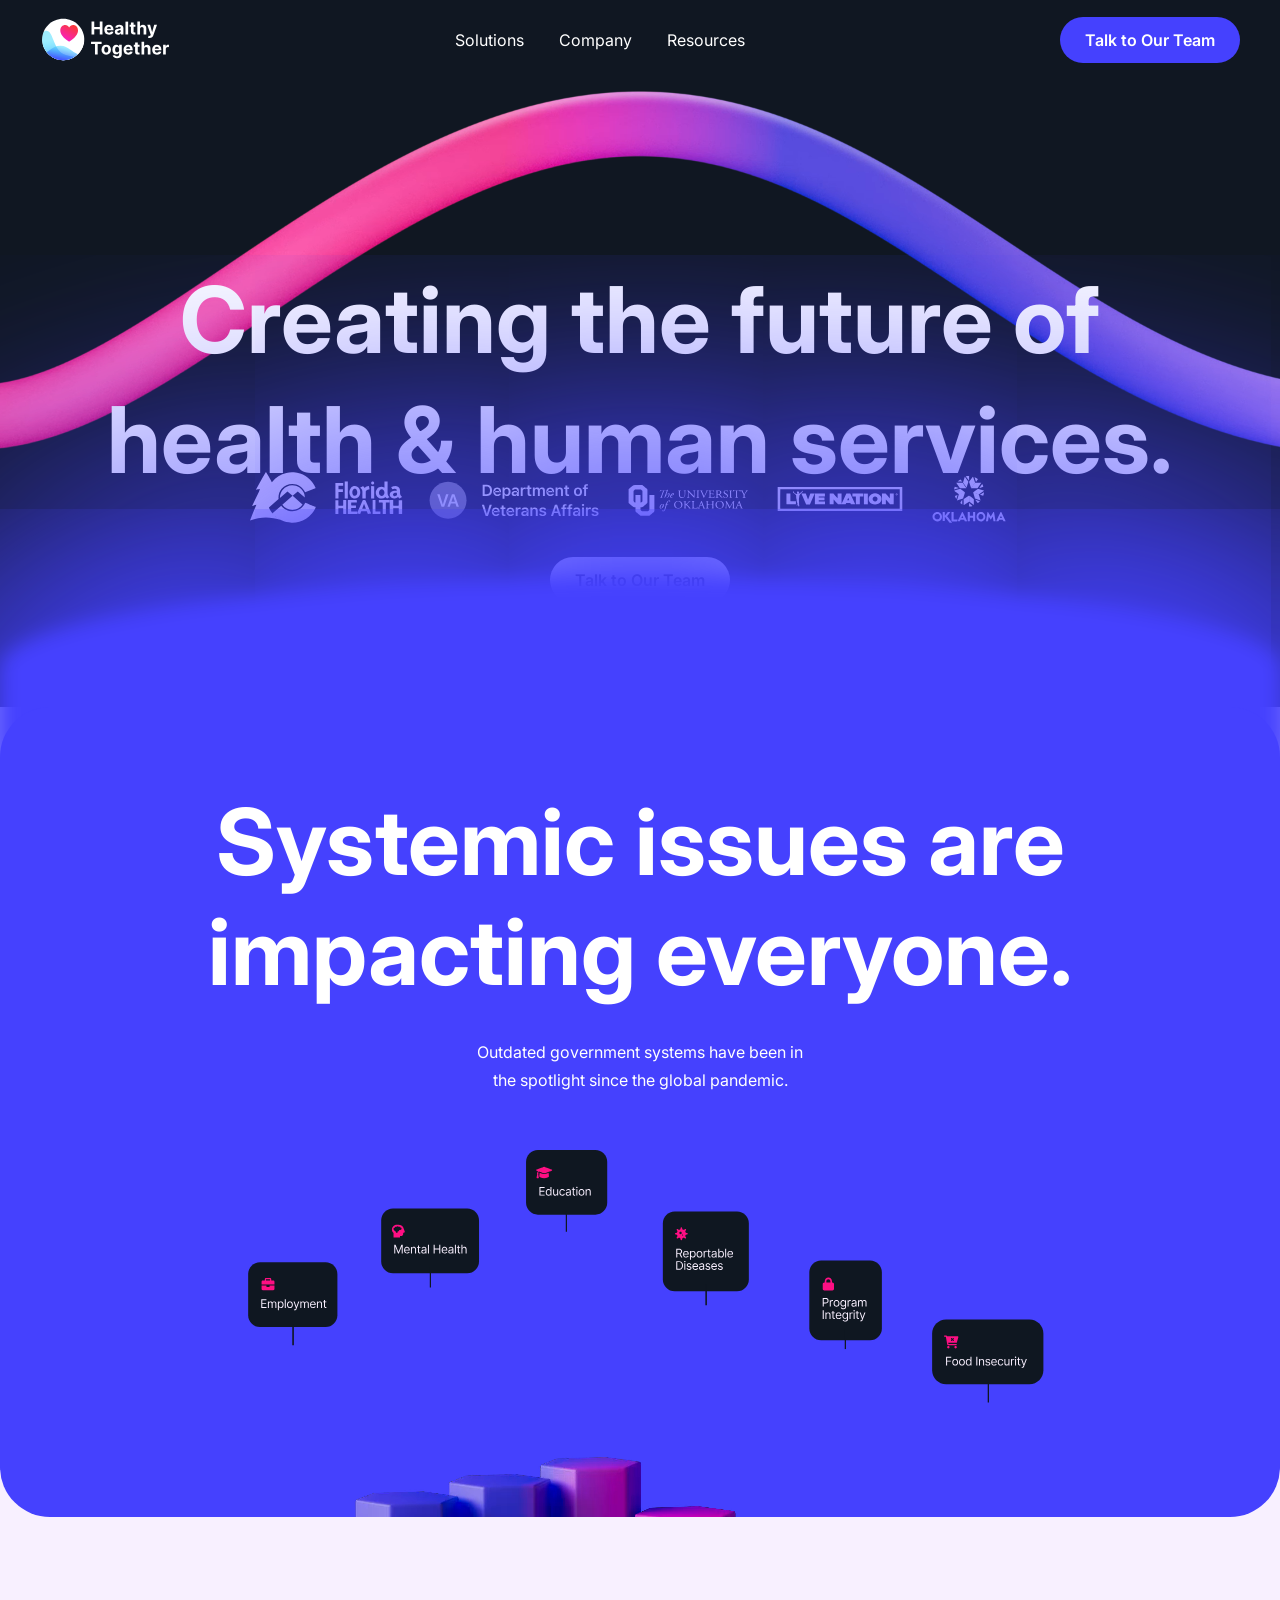
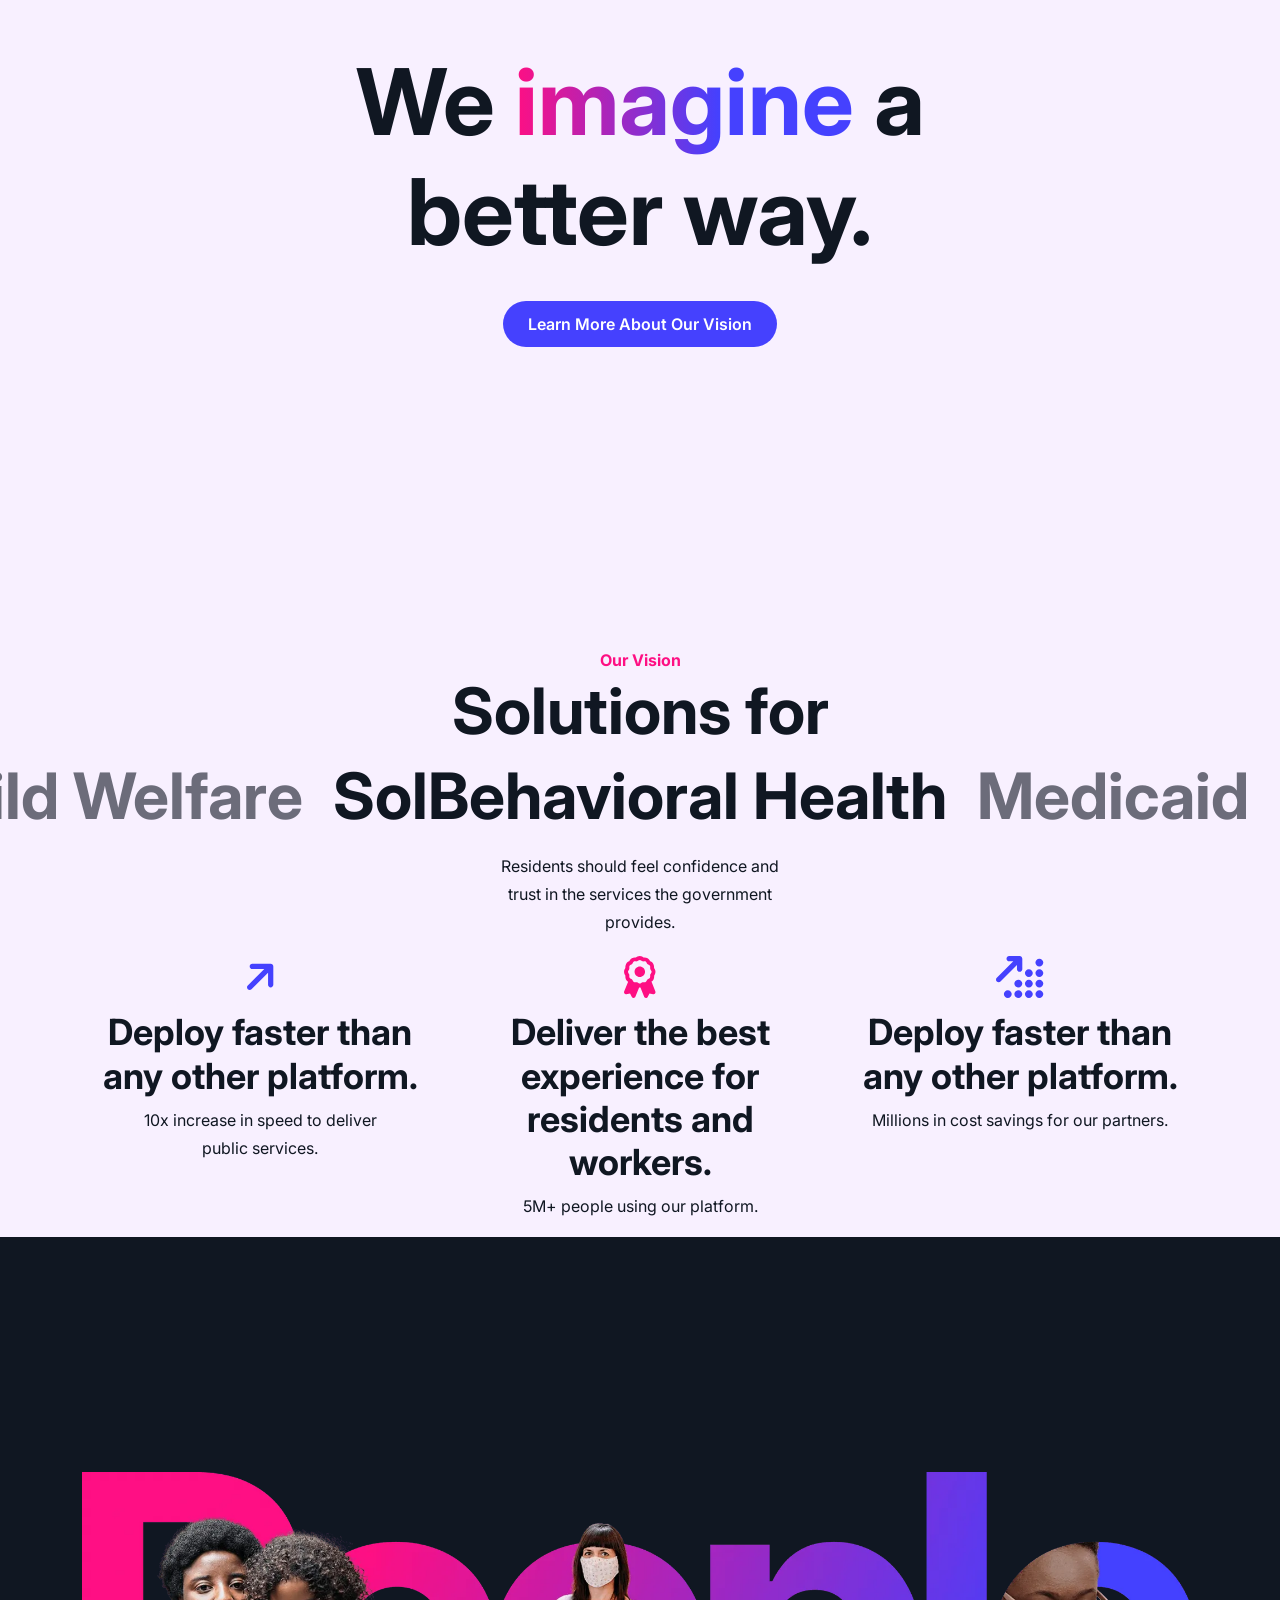
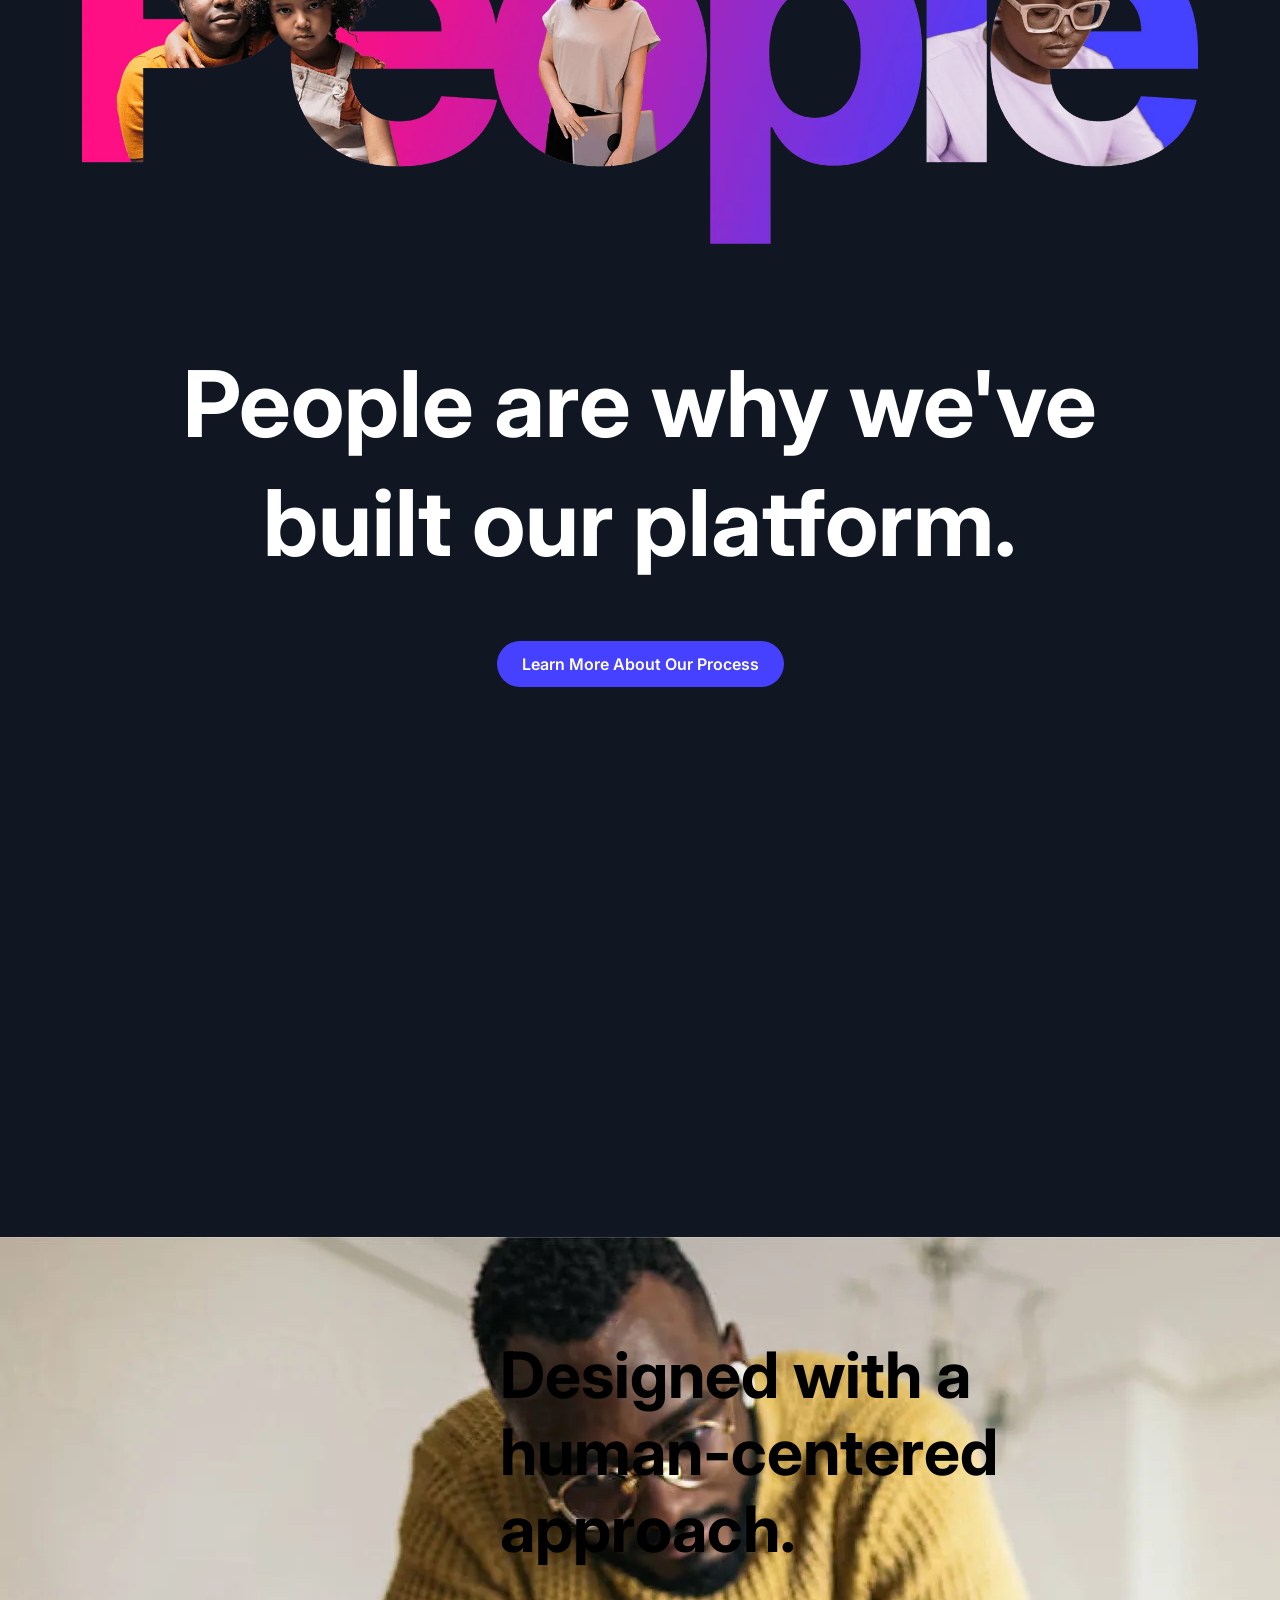
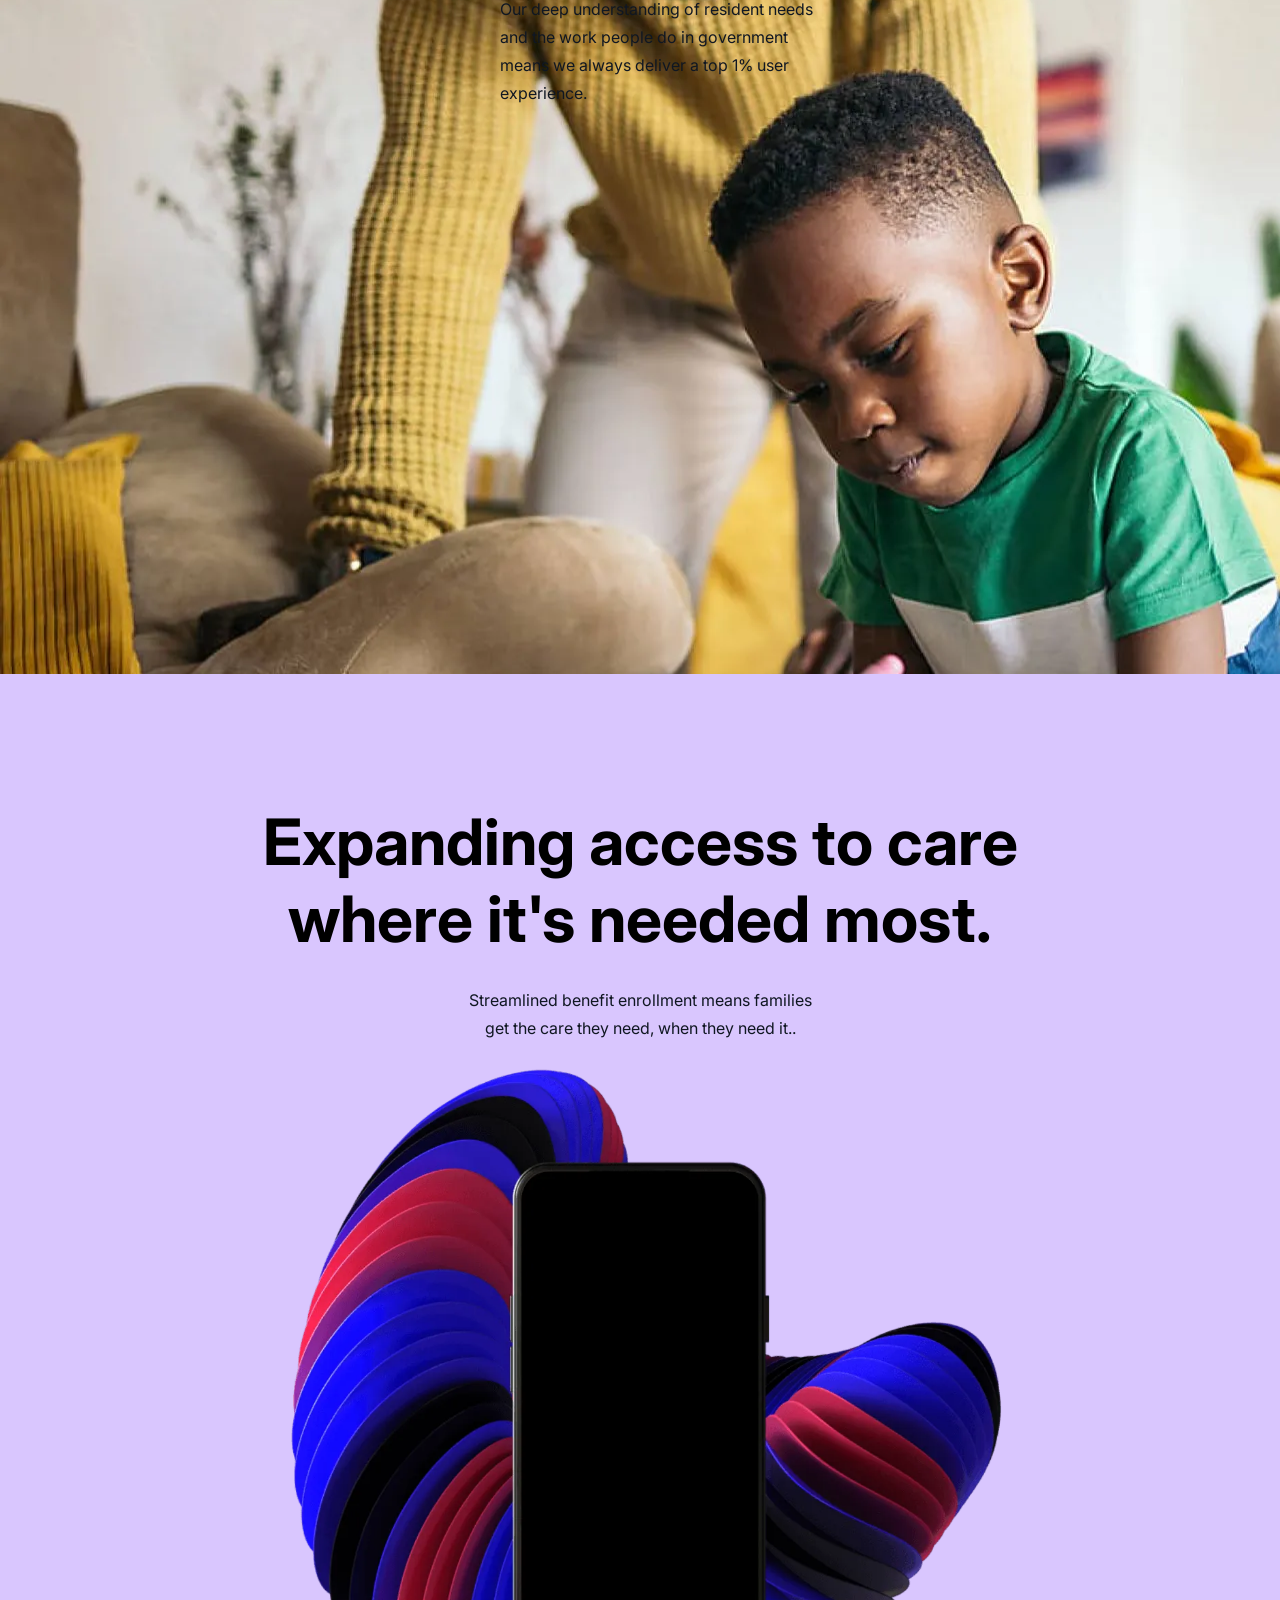
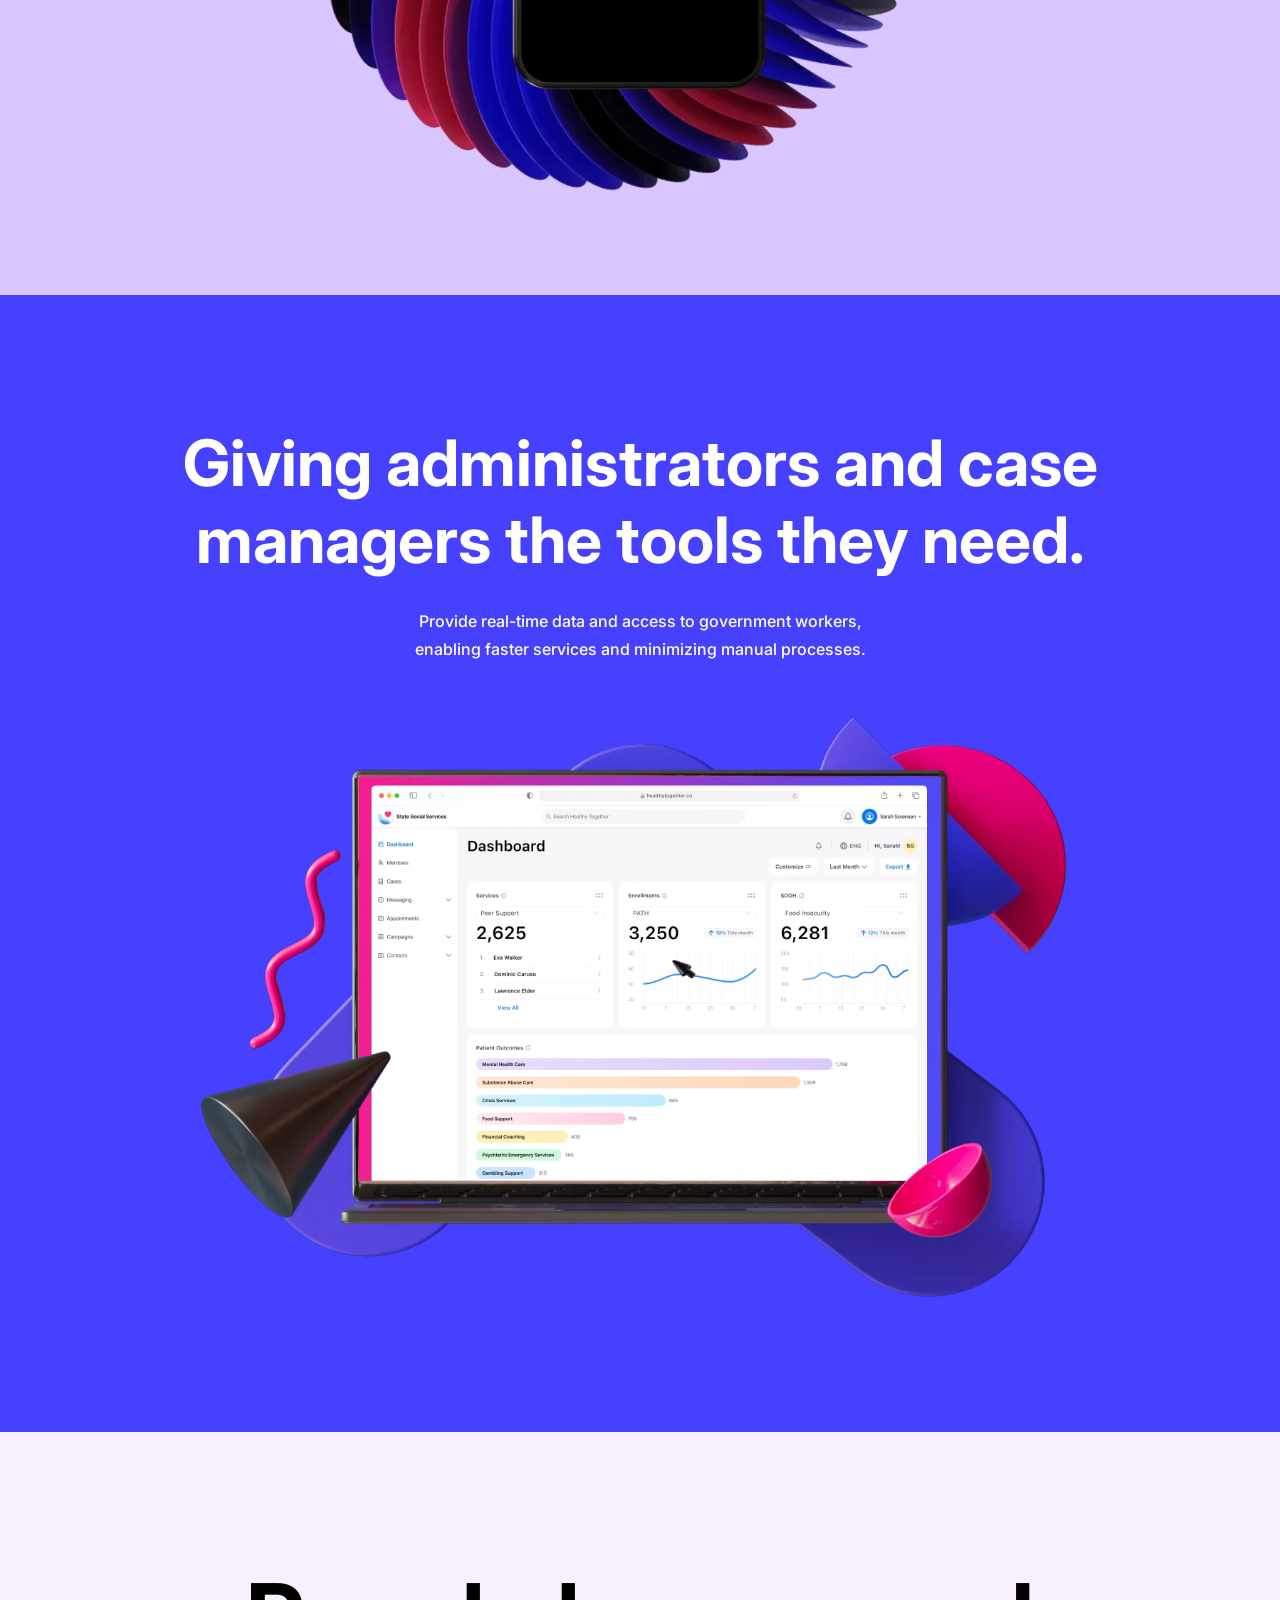
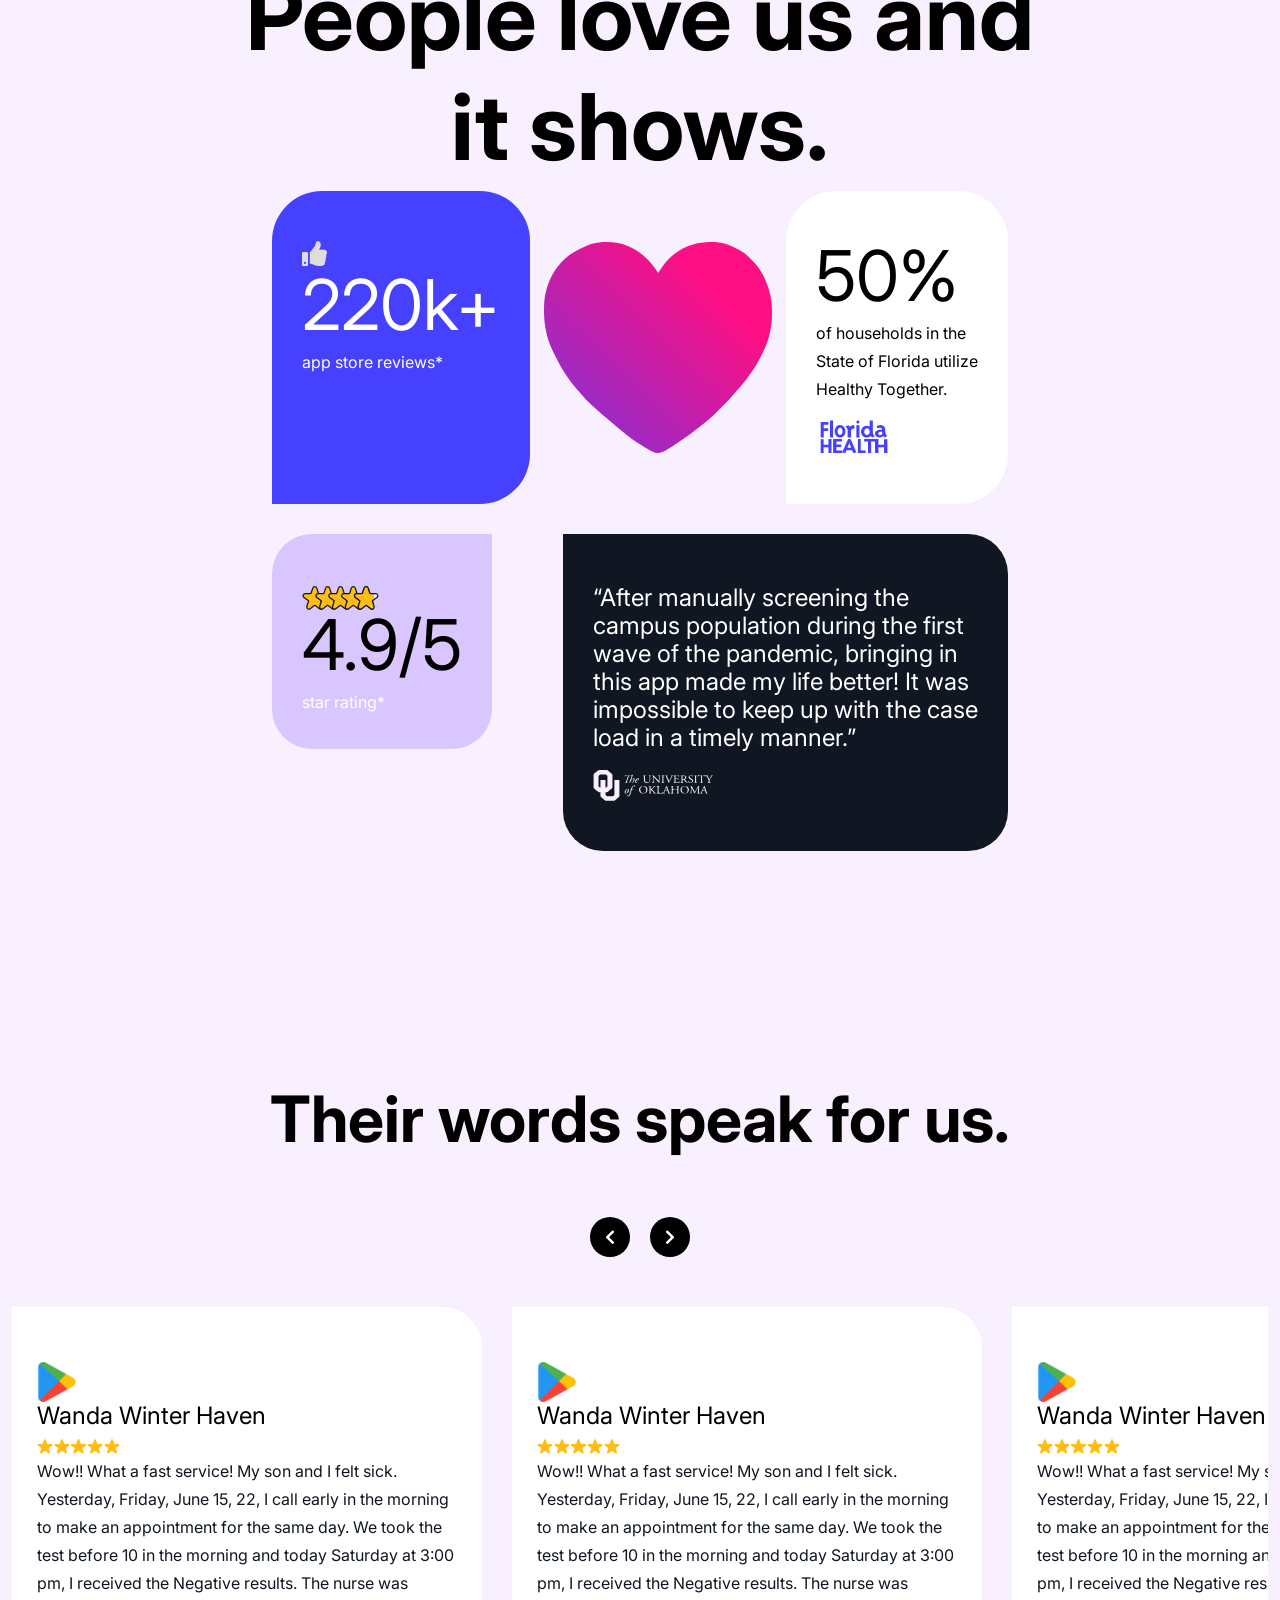
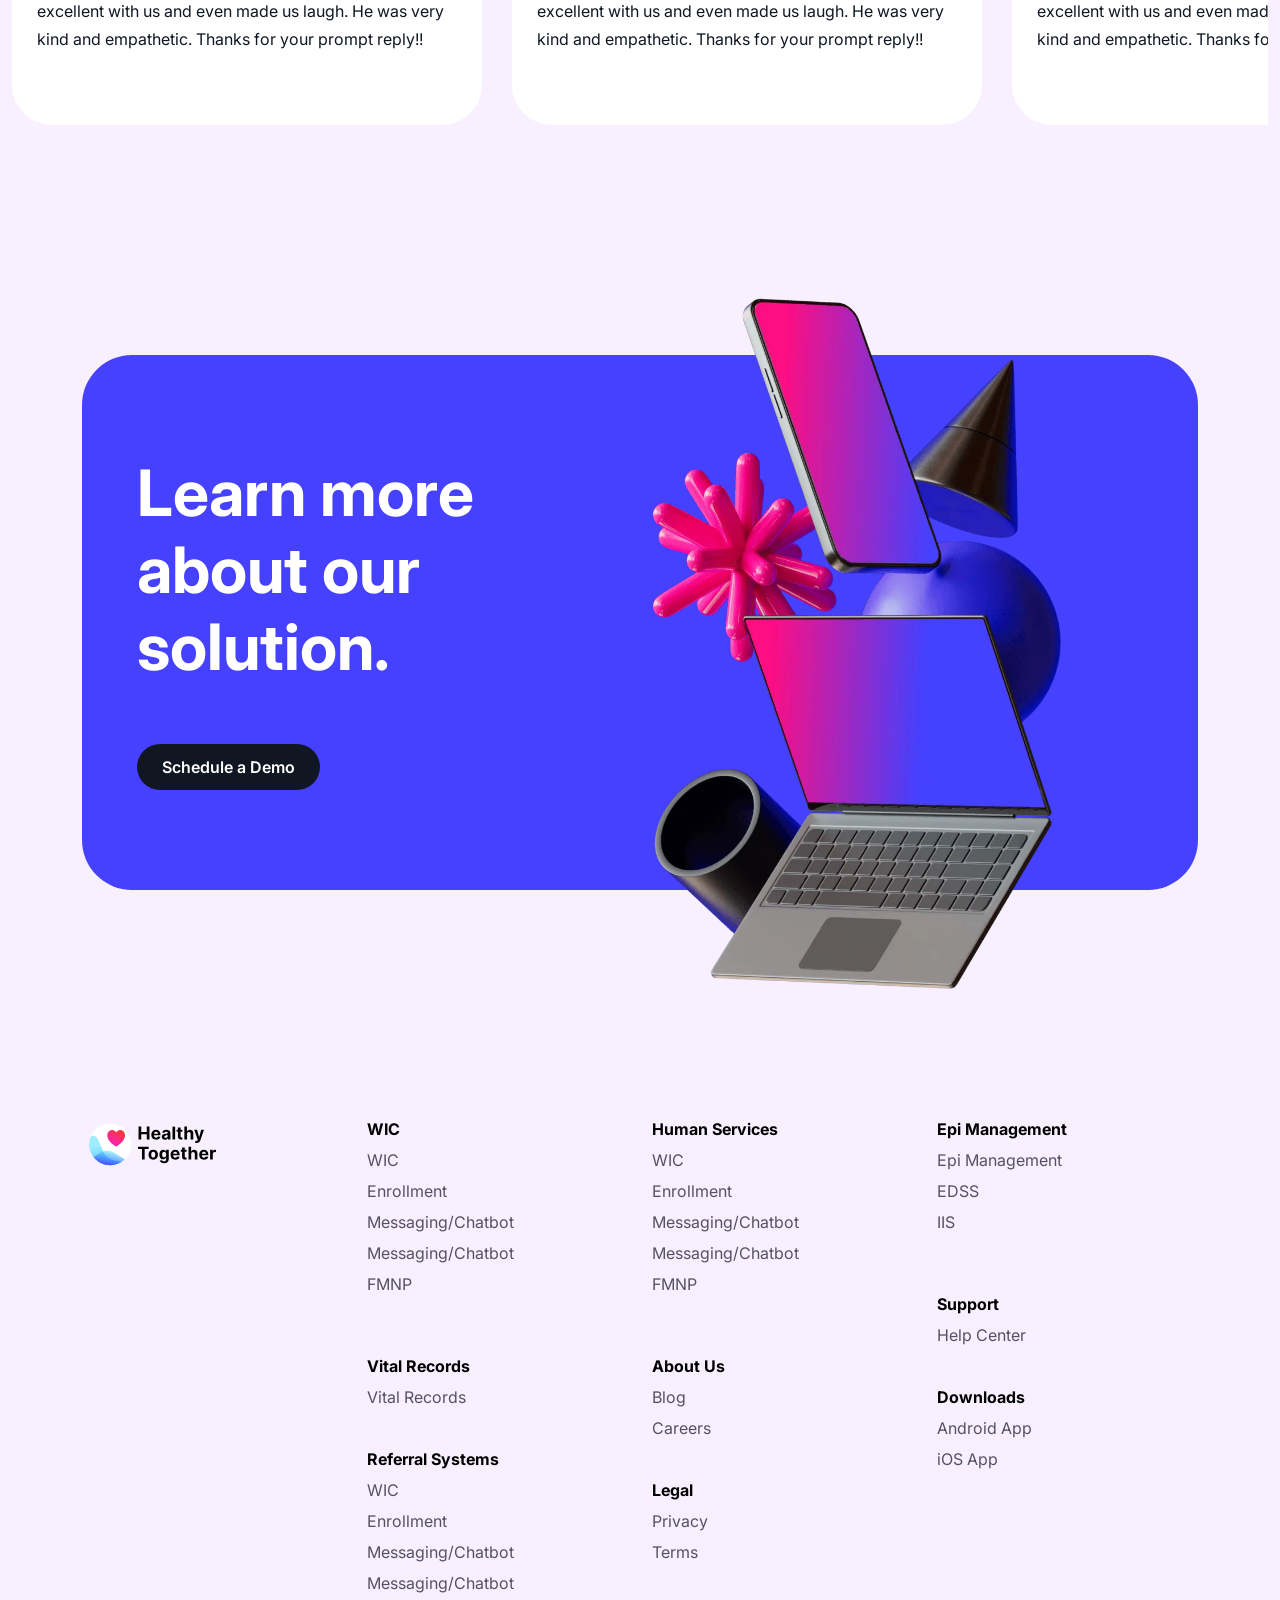
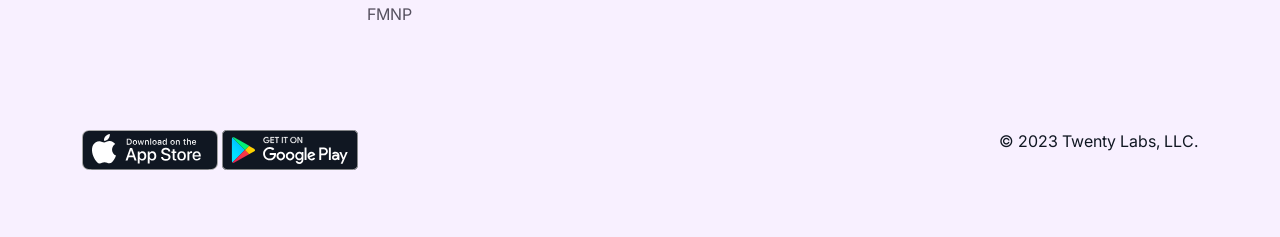
==== index.html @ 9a52fa01 "home page done" ====
<!DOCTYPE html>
<html lang="en">
<head>
    <meta charset="UTF-8">
    <meta name="viewport" content="width=device-width, initial-scale=1.0">
    <title>Exdos || Home-1</title>
    <link rel="stylesheet" href="assets/css/bootstrap.min.css">
    <link rel="stylesheet" href="assets/css/magnific-popup.css">
    <link rel="stylesheet" href="assets/css/all.min.css">
    <link rel="stylesheet" href="assets/css/flaticon.css">
    <link rel="stylesheet" href="assets/css/swiper-bundle.min.css">
    <link rel="stylesheet" href="assets/css/style.css">
</head>
<body>
     <!--===== Header Area Start =====-->
     <header>
        <div class="td-header-area td-transparent-header pl-35 pr-40">
            <div class="container-fluid p-0">
                <div class="d-flex justify-content-between align-items-center ">
                    <div class="td-logo">
                        <a href="index.html"><img src="assets/img/logo/logo.png" alt=""></a>
                    </div>
                    <div class="td-main-menu d-xl-block d-none">
                        <nav class="td-mobile-menu-active">
                            <ul class="d-flex">
                                <li><a href="#">Solutions</a></li>
                                <li><a href="#">Company</a></li>
                                <li><a href="#">Resources</a></li>                                                 
                            </ul>
                        </nav>
                    </div>
                    <div class="td-header-search d-none d-md-flex">
                        <button class="td-btn-1">Talk to Our Team</button>
                    </div>
                </div>
            </div>
        </div>
    </header> 
    <!--===== Header Area End =====-->
    <main>

        <!--===== Hero Area Start =====-->
        <section class="td-hero-area td-black-bg pt-65 pb-180">
            <div class="td-hero-container p-relative">
                <div class="td-hero-video">
                    <video autoplay muted playsinline>
                        <source src="assets/video/hero-waveform_VP9.webm" type="video/webm">
                      </video>
                </div>
                <div class="td-hero-content text-center p-absolute">
                    <h1 class="td-hero-title td-line-hight">Creating the future of <br> health & human services.</h1>
                    <div class="td-hero-btn pt-50">
                        <button class="td-btn-1 td-btn-white">Talk to Our Team</button>
                    </div>
                </div>
                <div class="td-hero-brands text-center">
                    <img src="assets/img/home01/brands/brand01.png" alt="">
                    <img src="assets/img/home01/brands/brand02.png" alt="">
                    <img src="assets/img/home01/brands/brand03.png" alt="">
                    <img src="assets/img/home01/brands/brand04.png" alt="">
                    <img src="assets/img/home01/brands/brand05.png" alt="">
                </div>
            </div>
            <div class="td-circle-shape-container">
                <div class="td-circle-shape"></div>
            </div>
        </section>
        <!--===== Hero Area End =====-->



        <!--===== Benefits Area End =====-->
        <div class="td-benefits-area">
            <div class="container">
                <div class="td-benefits-content text-center">
                    <div class="td-benefits-title-wrapper pt-80">
                        <h2 class="td-hero-title">Systemic issues are impacting everyone.</h2>
                        <p>Outdated government systems have been in <br>
                            the spotlight since the global pandemic.</p>
                    </div>
                </div>
            </div> 
            <div class="td-benefits-svg">
                <svg xmlns="http://www.w3.org/2000/svg" id="svg_icon" xmlns:xlink="http://www.w3.org/1999/xlink" viewBox="0 0 1600 720" width="1600" height="720" preserveAspectRatio="xMidYMid meet" style="width: currentWidth; height: 100%; transform: translate3d(0px, 0px, 0px); content-visibility: visible;">
                    <defs><clipPath id="__lottie_element_33"><rect width="1600" height="720" x="0" y="0"></rect></clipPath><g id="__lottie_element_37"><g transform="matrix(1.1976699829101562,0,0,1.117650032043457,-153.98487854003906,9.828521728515625)" opacity="1" style="display: block;"><g opacity="1" transform="matrix(1,0,0,1,264,293)"><path fill="rgb(253,15,131)" fill-opacity="1" d=" M86,-85 C86,-85 86,85 86,85 C86,85 -86,85 -86,85 C-86,85 -86,-85 -86,-85 C-86,-85 86,-85 86,-85z"></path><path stroke-linecap="butt" stroke-linejoin="miter" fill-opacity="0" stroke-miterlimit="4" stroke="rgb(254,15,131)" stroke-opacity="1" stroke-width="0" d=" M86,-85 C86,-85 86,85 86,85 C86,85 -86,85 -86,85 C-86,85 -86,-85 -86,-85 C-86,-85 86,-85 86,-85z"></path></g></g></g><g id="__lottie_element_43"><g style="display: block;" transform="matrix(1.3139499425888062,0,0,1,64.91720581054688,-66.10000610351562)" opacity="1"><g opacity="1" transform="matrix(1,0,0,1,264,293)"><path fill="rgb(253,15,131)" fill-opacity="1" d=" M86,-85 C86,-85 86,85 86,85 C86,85 -86,85 -86,85 C-86,85 -86,-85 -86,-85 C-86,-85 86,-85 86,-85z"></path><path stroke-linecap="butt" stroke-linejoin="miter" fill-opacity="0" stroke-miterlimit="4" stroke="rgb(254,15,131)" stroke-opacity="1" stroke-width="0" d=" M86,-85 C86,-85 86,85 86,85 C86,85 -86,85 -86,85 C-86,85 -86,-85 -86,-85 C-86,-85 86,-85 86,-85z"></path></g></g></g><g id="__lottie_element_49"><g style="display: block;" transform="matrix(1,0,0,1,401.79998779296875,-173.6999969482422)" opacity="1"><g opacity="1" transform="matrix(1,0,0,1,264,293)"><path fill="rgb(253,15,131)" fill-opacity="1" d=" M86,-85 C86,-85 86,85 86,85 C86,85 -86,85 -86,85 C-86,85 -86,-85 -86,-85 C-86,-85 86,-85 86,-85z"></path><path stroke-linecap="butt" stroke-linejoin="miter" fill-opacity="0" stroke-miterlimit="4" stroke="rgb(254,15,131)" stroke-opacity="1" stroke-width="0" d=" M86,-85 C86,-85 86,85 86,85 C86,85 -86,85 -86,85 C-86,85 -86,-85 -86,-85 C-86,-85 86,-85 86,-85z"></path></g></g></g><g id="__lottie_element_55"><g style="display: block;" transform="matrix(1.4418599605560303,0,0,1.1058800220489502,564.3489990234375,-81.32286071777344)" opacity="1"><g opacity="1" transform="matrix(1,0,0,1,264,293)"><path fill="rgb(253,15,131)" fill-opacity="1" d=" M86,-85 C86,-85 86,85 86,85 C86,85 -86,85 -86,85 C-86,85 -86,-85 -86,-85 C-86,-85 86,-85 86,-85z"></path><path stroke-linecap="butt" stroke-linejoin="miter" fill-opacity="0" stroke-miterlimit="4" stroke="rgb(254,15,131)" stroke-opacity="1" stroke-width="0" d=" M86,-85 C86,-85 86,85 86,85 C86,85 -86,85 -86,85 C-86,85 -86,-85 -86,-85 C-86,-85 86,-85 86,-85z"></path></g></g></g><g id="__lottie_element_61"><g style="display: block;" transform="matrix(1.1279100179672241,0,0,1,891.4317016601562,30.70001220703125)" opacity="1"><g opacity="1" transform="matrix(1,0,0,1,264,293)"><path fill="rgb(253,15,131)" fill-opacity="1" d=" M86,-85 C86,-85 86,85 86,85 C86,85 -86,85 -86,85 C-86,85 -86,-85 -86,-85 C-86,-85 86,-85 86,-85z"></path><path stroke-linecap="butt" stroke-linejoin="miter" fill-opacity="0" stroke-miterlimit="4" stroke="rgb(254,15,131)" stroke-opacity="1" stroke-width="0" d=" M86,-85 C86,-85 86,85 86,85 C86,85 -86,85 -86,85 C-86,85 -86,-85 -86,-85 C-86,-85 86,-85 86,-85z"></path></g></g></g><g id="__lottie_element_67"><g style="display: block;" transform="matrix(1.3255800008773804,0,0,1,1099.246826171875,140.29998779296875)" opacity="1"><g opacity="1" transform="matrix(1,0,0,1,264,293)"><path fill="rgb(253,15,131)" fill-opacity="1" d=" M86,-85 C86,-85 86,85 86,85 C86,85 -86,85 -86,85 C-86,85 -86,-85 -86,-85 C-86,-85 86,-85 86,-85z"></path><path stroke-linecap="butt" stroke-linejoin="miter" fill-opacity="0" stroke-miterlimit="4" stroke="rgb(254,15,131)" stroke-opacity="1" stroke-width="0" d=" M86,-85 C86,-85 86,85 86,85 C86,85 -86,85 -86,85 C-86,85 -86,-85 -86,-85 C-86,-85 86,-85 86,-85z"></path></g></g></g><g id="__lottie_element_73"><g transform="matrix(1.1976699829101562,0,0,1.117650032043457,-153.98487854003906,9.828521728515625)" opacity="1" style="display: block;"><g opacity="1" transform="matrix(1,0,0,1,264,293)"><path fill="rgb(253,15,131)" fill-opacity="1" d=" M86,-85 C86,-85 86,85 86,85 C86,85 -86,85 -86,85 C-86,85 -86,-85 -86,-85 C-86,-85 86,-85 86,-85z"></path><path stroke-linecap="butt" stroke-linejoin="miter" fill-opacity="0" stroke-miterlimit="4" stroke="rgb(254,15,131)" stroke-opacity="1" stroke-width="0" d=" M86,-85 C86,-85 86,85 86,85 C86,85 -86,85 -86,85 C-86,85 -86,-85 -86,-85 C-86,-85 86,-85 86,-85z"></path></g></g></g><g id="__lottie_element_79"><g style="display: block;" transform="matrix(1.3139499425888062,0,0,1,64.91720581054688,-66.10000610351562)" opacity="1"><g opacity="1" transform="matrix(1,0,0,1,264,293)"><path fill="rgb(253,15,131)" fill-opacity="1" d=" M86,-85 C86,-85 86,85 86,85 C86,85 -86,85 -86,85 C-86,85 -86,-85 -86,-85 C-86,-85 86,-85 86,-85z"></path><path stroke-linecap="butt" stroke-linejoin="miter" fill-opacity="0" stroke-miterlimit="4" stroke="rgb(254,15,131)" stroke-opacity="1" stroke-width="0" d=" M86,-85 C86,-85 86,85 86,85 C86,85 -86,85 -86,85 C-86,85 -86,-85 -86,-85 C-86,-85 86,-85 86,-85z"></path></g></g></g><g id="__lottie_element_85"><g style="display: block;" transform="matrix(1,0,0,1,401.79998779296875,-173.6999969482422)" opacity="1"><g opacity="1" transform="matrix(1,0,0,1,264,293)"><path fill="rgb(253,15,131)" fill-opacity="1" d=" M86,-85 C86,-85 86,85 86,85 C86,85 -86,85 -86,85 C-86,85 -86,-85 -86,-85 C-86,-85 86,-85 86,-85z"></path><path stroke-linecap="butt" stroke-linejoin="miter" fill-opacity="0" stroke-miterlimit="4" stroke="rgb(254,15,131)" stroke-opacity="1" stroke-width="0" d=" M86,-85 C86,-85 86,85 86,85 C86,85 -86,85 -86,85 C-86,85 -86,-85 -86,-85 C-86,-85 86,-85 86,-85z"></path></g></g></g><g id="__lottie_element_91"><g style="display: block;" transform="matrix(1.4418599605560303,0,0,1.1058800220489502,564.3489990234375,-81.32286071777344)" opacity="1"><g opacity="1" transform="matrix(1,0,0,1,264,293)"><path fill="rgb(253,15,131)" fill-opacity="1" d=" M86,-85 C86,-85 86,85 86,85 C86,85 -86,85 -86,85 C-86,85 -86,-85 -86,-85 C-86,-85 86,-85 86,-85z"></path><path stroke-linecap="butt" stroke-linejoin="miter" fill-opacity="0" stroke-miterlimit="4" stroke="rgb(254,15,131)" stroke-opacity="1" stroke-width="0" d=" M86,-85 C86,-85 86,85 86,85 C86,85 -86,85 -86,85 C-86,85 -86,-85 -86,-85 C-86,-85 86,-85 86,-85z"></path></g></g></g><g id="__lottie_element_97"><g style="display: block;" transform="matrix(1.1279100179672241,0,0,1,891.4317016601562,30.70001220703125)" opacity="1"><g opacity="1" transform="matrix(1,0,0,1,264,293)"><path fill="rgb(253,15,131)" fill-opacity="1" d=" M86,-85 C86,-85 86,85 86,85 C86,85 -86,85 -86,85 C-86,85 -86,-85 -86,-85 C-86,-85 86,-85 86,-85z"></path><path stroke-linecap="butt" stroke-linejoin="miter" fill-opacity="0" stroke-miterlimit="4" stroke="rgb(254,15,131)" stroke-opacity="1" stroke-width="0" d=" M86,-85 C86,-85 86,85 86,85 C86,85 -86,85 -86,85 C-86,85 -86,-85 -86,-85 C-86,-85 86,-85 86,-85z"></path></g></g></g><g id="__lottie_element_103"><g style="display: block;" transform="matrix(1.3255800008773804,0,0,1,1099.246826171875,140.29998779296875)" opacity="1"><g opacity="1" transform="matrix(1,0,0,1,264,293)"><path fill="rgb(253,15,131)" fill-opacity="1" d=" M86,-85 C86,-85 86,85 86,85 C86,85 -86,85 -86,85 C-86,85 -86,-85 -86,-85 C-86,-85 86,-85 86,-85z"></path><path stroke-linecap="butt" stroke-linejoin="miter" fill-opacity="0" stroke-miterlimit="4" stroke="rgb(254,15,131)" stroke-opacity="1" stroke-width="0" d=" M86,-85 C86,-85 86,85 86,85 C86,85 -86,85 -86,85 C-86,85 -86,-85 -86,-85 C-86,-85 86,-85 86,-85z"></path></g></g></g><g id="__lottie_element_109"><g transform="matrix(1.1976699829101562,0,0,1.117650032043457,-153.98487854003906,9.828521728515625)" opacity="1" style="display: block;"><g opacity="1" transform="matrix(1,0,0,1,264,293)"><path fill="rgb(253,15,131)" fill-opacity="1" d=" M86,-85 C86,-85 86,85 86,85 C86,85 -86,85 -86,85 C-86,85 -86,-85 -86,-85 C-86,-85 86,-85 86,-85z"></path><path stroke-linecap="butt" stroke-linejoin="miter" fill-opacity="0" stroke-miterlimit="4" stroke="rgb(254,15,131)" stroke-opacity="1" stroke-width="0" d=" M86,-85 C86,-85 86,85 86,85 C86,85 -86,85 -86,85 C-86,85 -86,-85 -86,-85 C-86,-85 86,-85 86,-85z"></path></g></g></g><g id="__lottie_element_115"><g style="display: block;" transform="matrix(1.3139499425888062,0,0,1,64.91720581054688,-66.10000610351562)" opacity="1"><g opacity="1" transform="matrix(1,0,0,1,264,293)"><path fill="rgb(253,15,131)" fill-opacity="1" d=" M86,-85 C86,-85 86,85 86,85 C86,85 -86,85 -86,85 C-86,85 -86,-85 -86,-85 C-86,-85 86,-85 86,-85z"></path><path stroke-linecap="butt" stroke-linejoin="miter" fill-opacity="0" stroke-miterlimit="4" stroke="rgb(254,15,131)" stroke-opacity="1" stroke-width="0" d=" M86,-85 C86,-85 86,85 86,85 C86,85 -86,85 -86,85 C-86,85 -86,-85 -86,-85 C-86,-85 86,-85 86,-85z"></path></g></g></g><g id="__lottie_element_121"><g style="display: block;" transform="matrix(1,0,0,1,401.79998779296875,-173.6999969482422)" opacity="1"><g opacity="1" transform="matrix(1,0,0,1,264,293)"><path fill="rgb(253,15,131)" fill-opacity="1" d=" M86,-85 C86,-85 86,85 86,85 C86,85 -86,85 -86,85 C-86,85 -86,-85 -86,-85 C-86,-85 86,-85 86,-85z"></path><path stroke-linecap="butt" stroke-linejoin="miter" fill-opacity="0" stroke-miterlimit="4" stroke="rgb(254,15,131)" stroke-opacity="1" stroke-width="0" d=" M86,-85 C86,-85 86,85 86,85 C86,85 -86,85 -86,85 C-86,85 -86,-85 -86,-85 C-86,-85 86,-85 86,-85z"></path></g></g></g><g id="__lottie_element_127"><g style="display: block;" transform="matrix(1.4418599605560303,0,0,1.1058800220489502,564.3489990234375,-81.32286071777344)" opacity="1"><g opacity="1" transform="matrix(1,0,0,1,264,293)"><path fill="rgb(253,15,131)" fill-opacity="1" d=" M86,-85 C86,-85 86,85 86,85 C86,85 -86,85 -86,85 C-86,85 -86,-85 -86,-85 C-86,-85 86,-85 86,-85z"></path><path stroke-linecap="butt" stroke-linejoin="miter" fill-opacity="0" stroke-miterlimit="4" stroke="rgb(254,15,131)" stroke-opacity="1" stroke-width="0" d=" M86,-85 C86,-85 86,85 86,85 C86,85 -86,85 -86,85 C-86,85 -86,-85 -86,-85 C-86,-85 86,-85 86,-85z"></path></g></g></g><g id="__lottie_element_133"><g style="display: block;" transform="matrix(1.1279100179672241,0,0,1,891.4317016601562,30.70001220703125)" opacity="1"><g opacity="1" transform="matrix(1,0,0,1,264,293)"><path fill="rgb(253,15,131)" fill-opacity="1" d=" M86,-85 C86,-85 86,85 86,85 C86,85 -86,85 -86,85 C-86,85 -86,-85 -86,-85 C-86,-85 86,-85 86,-85z"></path><path stroke-linecap="butt" stroke-linejoin="miter" fill-opacity="0" stroke-miterlimit="4" stroke="rgb(254,15,131)" stroke-opacity="1" stroke-width="0" d=" M86,-85 C86,-85 86,85 86,85 C86,85 -86,85 -86,85 C-86,85 -86,-85 -86,-85 C-86,-85 86,-85 86,-85z"></path></g></g></g><g id="__lottie_element_139"><g style="display: block;" transform="matrix(1.3255800008773804,0,0,1,1099.246826171875,140.29998779296875)" opacity="1"><g opacity="1" transform="matrix(1,0,0,1,264,293)"><path fill="rgb(253,15,131)" fill-opacity="1" d=" M86,-85 C86,-85 86,85 86,85 C86,85 -86,85 -86,85 C-86,85 -86,-85 -86,-85 C-86,-85 86,-85 86,-85z"></path><path stroke-linecap="butt" stroke-linejoin="miter" fill-opacity="0" stroke-miterlimit="4" stroke="rgb(254,15,131)" stroke-opacity="1" stroke-width="0" d=" M86,-85 C86,-85 86,85 86,85 C86,85 -86,85 -86,85 C-86,85 -86,-85 -86,-85 C-86,-85 86,-85 86,-85z"></path></g></g></g><g id="__lottie_element_145"><g transform="matrix(1.1976699829101562,0,0,1.117650032043457,-153.98487854003906,9.828521728515625)" opacity="1" style="display: block;"><g opacity="1" transform="matrix(1,0,0,1,264,293)"><path fill="rgb(253,15,131)" fill-opacity="1" d=" M86,-85 C86,-85 86,85 86,85 C86,85 -86,85 -86,85 C-86,85 -86,-85 -86,-85 C-86,-85 86,-85 86,-85z"></path><path stroke-linecap="butt" stroke-linejoin="miter" fill-opacity="0" stroke-miterlimit="4" stroke="rgb(254,15,131)" stroke-opacity="1" stroke-width="0" d=" M86,-85 C86,-85 86,85 86,85 C86,85 -86,85 -86,85 C-86,85 -86,-85 -86,-85 C-86,-85 86,-85 86,-85z"></path></g></g></g><g id="__lottie_element_151"><g style="display: block;" transform="matrix(1.3139499425888062,0,0,1,64.91720581054688,-66.10000610351562)" opacity="1"><g opacity="1" transform="matrix(1,0,0,1,264,293)"><path fill="rgb(253,15,131)" fill-opacity="1" d=" M86,-85 C86,-85 86,85 86,85 C86,85 -86,85 -86,85 C-86,85 -86,-85 -86,-85 C-86,-85 86,-85 86,-85z"></path><path stroke-linecap="butt" stroke-linejoin="miter" fill-opacity="0" stroke-miterlimit="4" stroke="rgb(254,15,131)" stroke-opacity="1" stroke-width="0" d=" M86,-85 C86,-85 86,85 86,85 C86,85 -86,85 -86,85 C-86,85 -86,-85 -86,-85 C-86,-85 86,-85 86,-85z"></path></g></g></g><g id="__lottie_element_157"><g style="display: block;" transform="matrix(1,0,0,1,401.79998779296875,-173.6999969482422)" opacity="1"><g opacity="1" transform="matrix(1,0,0,1,264,293)"><path fill="rgb(253,15,131)" fill-opacity="1" d=" M86,-85 C86,-85 86,85 86,85 C86,85 -86,85 -86,85 C-86,85 -86,-85 -86,-85 C-86,-85 86,-85 86,-85z"></path><path stroke-linecap="butt" stroke-linejoin="miter" fill-opacity="0" stroke-miterlimit="4" stroke="rgb(254,15,131)" stroke-opacity="1" stroke-width="0" d=" M86,-85 C86,-85 86,85 86,85 C86,85 -86,85 -86,85 C-86,85 -86,-85 -86,-85 C-86,-85 86,-85 86,-85z"></path></g></g></g><g id="__lottie_element_163"><g style="display: block;" transform="matrix(1.4418599605560303,0,0,1.1058800220489502,564.3489990234375,-81.32286071777344)" opacity="1"><g opacity="1" transform="matrix(1,0,0,1,264,293)"><path fill="rgb(253,15,131)" fill-opacity="1" d=" M86,-85 C86,-85 86,85 86,85 C86,85 -86,85 -86,85 C-86,85 -86,-85 -86,-85 C-86,-85 86,-85 86,-85z"></path><path stroke-linecap="butt" stroke-linejoin="miter" fill-opacity="0" stroke-miterlimit="4" stroke="rgb(254,15,131)" stroke-opacity="1" stroke-width="0" d=" M86,-85 C86,-85 86,85 86,85 C86,85 -86,85 -86,85 C-86,85 -86,-85 -86,-85 C-86,-85 86,-85 86,-85z"></path></g></g></g><g id="__lottie_element_169"><g style="display: block;" transform="matrix(1.1279100179672241,0,0,1,891.4317016601562,30.70001220703125)" opacity="1"><g opacity="1" transform="matrix(1,0,0,1,264,293)"><path fill="rgb(253,15,131)" fill-opacity="1" d=" M86,-85 C86,-85 86,85 86,85 C86,85 -86,85 -86,85 C-86,85 -86,-85 -86,-85 C-86,-85 86,-85 86,-85z"></path><path stroke-linecap="butt" stroke-linejoin="miter" fill-opacity="0" stroke-miterlimit="4" stroke="rgb(254,15,131)" stroke-opacity="1" stroke-width="0" d=" M86,-85 C86,-85 86,85 86,85 C86,85 -86,85 -86,85 C-86,85 -86,-85 -86,-85 C-86,-85 86,-85 86,-85z"></path></g></g></g><g id="__lottie_element_175"><g style="display: block;" transform="matrix(1.3255800008773804,0,0,1,1099.246826171875,140.29998779296875)" opacity="1"><g opacity="1" transform="matrix(1,0,0,1,264,293)"><path fill="rgb(253,15,131)" fill-opacity="1" d=" M86,-85 C86,-85 86,85 86,85 C86,85 -86,85 -86,85 C-86,85 -86,-85 -86,-85 C-86,-85 86,-85 86,-85z"></path><path stroke-linecap="butt" stroke-linejoin="miter" fill-opacity="0" stroke-miterlimit="4" stroke="rgb(254,15,131)" stroke-opacity="1" stroke-width="0" d=" M86,-85 C86,-85 86,85 86,85 C86,85 -86,85 -86,85 C-86,85 -86,-85 -86,-85 C-86,-85 86,-85 86,-85z"></path></g></g></g><mask id="__lottie_element_175_1" mask-type="alpha"><use xlink:href="#__lottie_element_175"></use></mask><mask id="__lottie_element_169_1" mask-type="alpha"><use xlink:href="#__lottie_element_169"></use></mask><mask id="__lottie_element_163_1" mask-type="alpha"><use xlink:href="#__lottie_element_163"></use></mask><mask id="__lottie_element_157_1" mask-type="alpha"><use xlink:href="#__lottie_element_157"></use></mask><mask id="__lottie_element_151_1" mask-type="alpha"><use xlink:href="#__lottie_element_151"></use></mask><mask id="__lottie_element_145_1" mask-type="alpha"><use xlink:href="#__lottie_element_145"></use></mask><mask id="__lottie_element_139_1" mask-type="alpha"><use xlink:href="#__lottie_element_139"></use></mask><mask id="__lottie_element_133_1" mask-type="alpha"><use xlink:href="#__lottie_element_133"></use></mask><mask id="__lottie_element_127_1" mask-type="alpha"><use xlink:href="#__lottie_element_127"></use></mask><mask id="__lottie_element_121_1" mask-type="alpha"><use xlink:href="#__lottie_element_121"></use></mask><mask id="__lottie_element_115_1" mask-type="alpha"><use xlink:href="#__lottie_element_115"></use></mask><mask id="__lottie_element_109_1" mask-type="alpha"><use xlink:href="#__lottie_element_109"></use></mask><mask id="__lottie_element_103_1" mask-type="alpha"><use xlink:href="#__lottie_element_103"></use></mask><mask id="__lottie_element_97_1" mask-type="alpha"><use xlink:href="#__lottie_element_97"></use></mask><mask id="__lottie_element_91_1" mask-type="alpha"><use xlink:href="#__lottie_element_91"></use></mask><mask id="__lottie_element_85_1" mask-type="alpha"><use xlink:href="#__lottie_element_85"></use></mask><mask id="__lottie_element_79_1" mask-type="alpha"><use xlink:href="#__lottie_element_79"></use></mask><mask id="__lottie_element_73_1" mask-type="alpha"><use xlink:href="#__lottie_element_73"></use></mask><mask id="__lottie_element_67_1" mask-type="alpha"><use xlink:href="#__lottie_element_67"></use></mask><mask id="__lottie_element_61_1" mask-type="alpha"><use xlink:href="#__lottie_element_61"></use></mask><mask id="__lottie_element_55_1" mask-type="alpha"><use xlink:href="#__lottie_element_55"></use></mask><mask id="__lottie_element_49_1" mask-type="alpha"><use xlink:href="#__lottie_element_49"></use></mask><mask id="__lottie_element_43_1" mask-type="alpha"><use xlink:href="#__lottie_element_43"></use></mask><mask id="__lottie_element_37_1" mask-type="alpha"><use xlink:href="#__lottie_element_37"></use></mask></defs><g clip-path="url(#__lottie_element_33)"><g mask="url(#__lottie_element_37_1)" style="display: block;"><g transform="matrix(1,0,0,1,800,360)" opacity="1"><g opacity="1" transform="matrix(1,0,0,1,-646,-52.75)"><path fill="rgb(15,23,33)" fill-opacity="1" d=" M83,-38.25 C83,-38.25 83,38.25 83,38.25 C83,50.39179992675781 73.14179992675781,60.25 61,60.25 C61,60.25 -61,60.25 -61,60.25 C-73.14179992675781,60.25 -83,50.39179992675781 -83,38.25 C-83,38.25 -83,-38.25 -83,-38.25 C-83,-50.39179992675781 -73.14179992675781,-60.25 -61,-60.25 C-61,-60.25 61,-60.25 61,-60.25 C73.14179992675781,-60.25 83,-50.39179992675781 83,-38.25z"></path></g></g></g><g mask="url(#__lottie_element_43_1)" style="display: block;"><g transform="matrix(1,0,0,1,1058.5,259.5)" opacity="1"><g opacity="1" transform="matrix(1,0,0,1,-649,-52.25)"><path fill="rgb(15,23,33)" fill-opacity="1" d=" M91,-38.25 C91,-38.25 91,38.25 91,38.25 C91,50.39179992675781 81.14179992675781,60.25 69,60.25 C69,60.25 -69,60.25 -69,60.25 C-81.14179992675781,60.25 -91,50.39179992675781 -91,38.25 C-91,38.25 -91,-38.25 -91,-38.25 C-91,-50.39179992675781 -81.14179992675781,-60.25 -69,-60.25 C-69,-60.25 69,-60.25 69,-60.25 C81.14179992675781,-60.25 91,-50.39179992675781 91,-38.25z"></path></g></g></g><g mask="url(#__lottie_element_49_1)" style="display: block;"><g transform="matrix(1,0,0,1,1309.5,151)" opacity="1"><g opacity="1" transform="matrix(1,0,0,1,-646,-52.75)"><path fill="rgb(15,23,33)" fill-opacity="1" d=" M75.5,-38.25 C75.5,-38.25 75.5,38.25 75.5,38.25 C75.5,50.39179992675781 65.64179992675781,60.25 53.5,60.25 C53.5,60.25 -53.5,60.25 -53.5,60.25 C-65.64179992675781,60.25 -75.5,50.39179992675781 -75.5,38.25 C-75.5,38.25 -75.5,-38.25 -75.5,-38.25 C-75.5,-50.39179992675781 -65.64179992675781,-60.25 -53.5,-60.25 C-53.5,-60.25 53.5,-60.25 53.5,-60.25 C65.64179992675781,-60.25 75.5,-50.39179992675781 75.5,-38.25z"></path></g></g></g><g mask="url(#__lottie_element_55_1)" style="display: block;"><g transform="matrix(1,0,0,1,1568.5,279.5)" opacity="1"><g opacity="1" transform="matrix(1,0,0,1,-646,-52.75)"><path fill="rgb(15,23,33)" fill-opacity="1" d=" M80,-52.25 C80,-52.25 80,52.25 80,52.25 C80,64.39179992675781 70.14179992675781,74.25 58,74.25 C58,74.25 -58,74.25 -58,74.25 C-70.14179992675781,74.25 -80,64.39179992675781 -80,52.25 C-80,52.25 -80,-52.25 -80,-52.25 C-80,-64.39179992675781 -70.14179992675781,-74.25 -58,-74.25 C-58,-74.25 58,-74.25 58,-74.25 C70.14179992675781,-74.25 80,-64.39179992675781 80,-52.25z"></path></g></g></g><g mask="url(#__lottie_element_61_1)" style="display: block;"><g transform="matrix(1,0,0,1,1831.5,372.5)" opacity="1"><g opacity="1" transform="matrix(1,0,0,1,-649,-54.75)"><path fill="rgb(15,23,33)" fill-opacity="1" d=" M67.5,-52.25 C67.5,-52.25 67.5,52.25 67.5,52.25 C67.5,64.39179992675781 57.64179992675781,74.25 45.5,74.25 C45.5,74.25 -45.5,74.25 -45.5,74.25 C-57.64179992675781,74.25 -67.5,64.39179992675781 -67.5,52.25 C-67.5,52.25 -67.5,-52.25 -67.5,-52.25 C-67.5,-64.39179992675781 -57.64179992675781,-74.25 -45.5,-74.25 C-45.5,-74.25 45.5,-74.25 45.5,-74.25 C57.64179992675781,-74.25 67.5,-64.39179992675781 67.5,-52.25z"></path></g></g></g><g mask="url(#__lottie_element_67_1)" style="display: block;"><g transform="matrix(1,0,0,1,2094.5,466.5)" opacity="1"><g opacity="1" transform="matrix(1,0,0,1,-647.5,-52.75)"><path fill="rgb(15,23,33)" fill-opacity="1" d=" M103.5,-34.25 C103.5,-34.25 103.5,34.25 103.5,34.25 C103.5,48.59939956665039 91.84940338134766,60.25 77.5,60.25 C77.5,60.25 -77.5,60.25 -77.5,60.25 C-91.84940338134766,60.25 -103.5,48.59939956665039 -103.5,34.25 C-103.5,34.25 -103.5,-34.25 -103.5,-34.25 C-103.5,-48.59939956665039 -91.84940338134766,-60.25 -77.5,-60.25 C-77.5,-60.25 77.5,-60.25 77.5,-60.25 C91.84940338134766,-60.25 103.5,-48.59939956665039 103.5,-34.25z"></path></g></g></g><g mask="url(#__lottie_element_73_1)" style="display: block;"><g transform="matrix(1,0,0,1,800,360)" opacity="1"><g opacity="1" transform="matrix(1,0,0,1,-645.43798828125,22.187999725341797)"><path fill="rgb(15,23,33)" fill-opacity="1" d=" M1.5,-19 C1.5,-19 1.5,19 1.5,19 C1.5,19 -1.5,19 -1.5,19 C-1.5,19 -1.5,-19 -1.5,-19 C-1.5,-19 1.5,-19 1.5,-19z"></path></g></g></g><g mask="url(#__lottie_element_79_1)" style="display: block;"><g transform="matrix(1,0,0,1,1055.43798828125,252.81199645996094)" opacity="1"><g opacity="1" transform="matrix(1,0,0,1,-645.43798828125,22.187999725341797)"><path fill="rgb(15,23,33)" fill-opacity="1" d=" M1.5,-19 C1.5,-19 1.5,19 1.5,19 C1.5,19 -1.5,19 -1.5,19 C-1.5,19 -1.5,-19 -1.5,-19 C-1.5,-19 1.5,-19 1.5,-19z"></path></g></g></g><g mask="url(#__lottie_element_85_1)" style="display: block;"><g transform="matrix(1,0,0,1,1308.43798828125,148.81199645996094)" opacity="1"><g opacity="1" transform="matrix(1,0,0,1,-645.43798828125,22.187999725341797)"><path fill="rgb(15,23,33)" fill-opacity="1" d=" M1.5,-19 C1.5,-19 1.5,19 1.5,19 C1.5,19 -1.5,19 -1.5,19 C-1.5,19 -1.5,-19 -1.5,-19 C-1.5,-19 1.5,-19 1.5,-19z"></path></g></g></g><g mask="url(#__lottie_element_91_1)" style="display: block;"><g transform="matrix(1,0,0,1,1568.43798828125,285.81201171875)" opacity="1"><g opacity="1" transform="matrix(1,0,0,1,-645.43798828125,22.187999725341797)"><path fill="rgb(15,23,33)" fill-opacity="1" d=" M1.5,-19 C1.5,-19 1.5,19 1.5,19 C1.5,19 -1.5,19 -1.5,19 C-1.5,19 -1.5,-19 -1.5,-19 C-1.5,-19 1.5,-19 1.5,-19z"></path></g></g></g><g mask="url(#__lottie_element_97_1)" style="display: block;"><g transform="matrix(1,0,0,1,1827.43798828125,367.81201171875)" opacity="1"><g opacity="1" transform="matrix(1,0,0,1,-645.43798828125,22.187999725341797)"><path fill="rgb(15,23,33)" fill-opacity="1" d=" M1.5,-19 C1.5,-19 1.5,19 1.5,19 C1.5,19 -1.5,19 -1.5,19 C-1.5,19 -1.5,-19 -1.5,-19 C-1.5,-19 1.5,-19 1.5,-19z"></path></g></g></g><g mask="url(#__lottie_element_103_1)" style="display: block;"><g transform="matrix(1,0,0,1,2093.43798828125,466.81201171875)" opacity="1"><g opacity="1" transform="matrix(1,0,0,1,-645.43798828125,22.187999725341797)"><path fill="rgb(15,23,33)" fill-opacity="1" d=" M1.5,-19 C1.5,-19 1.5,19 1.5,19 C1.5,19 -1.5,19 -1.5,19 C-1.5,19 -1.5,-19 -1.5,-19 C-1.5,-19 1.5,-19 1.5,-19z"></path></g></g></g><g mask="url(#__lottie_element_109_1)" style="display: block;"><g transform="matrix(1,0,0,1,155.5,332)" opacity="1" fill="rgb(249,240,255)" font-size="22" font-family="Inter" font-style="normal" font-weight="400" aria-label="Employment"><g stroke-linecap="butt" stroke-linejoin="round" stroke-miterlimit="4" transform="matrix(1,0,0,1,-62.0785026550293,0)" opacity="1" style="display: inherit;"><g><g transform="matrix(1,0,0,1,0,0)" opacity="1" style="display: block;"><path d=" M11.72,0 C11.72,0 11.72,-1.72 11.72,-1.72 C11.72,-1.72 3.88,-1.72 3.88,-1.72 C3.88,-1.72 3.88,-7.16 3.88,-7.16 C3.88,-7.16 11.09,-7.16 11.09,-7.16 C11.09,-7.16 11.09,-8.88 11.09,-8.88 C11.09,-8.88 3.88,-8.88 3.88,-8.88 C3.88,-8.88 3.88,-14.28 3.88,-14.28 C3.88,-14.28 11.59,-14.28 11.59,-14.28 C11.59,-14.28 11.59,-16 11.59,-16 C11.59,-16 1.94,-16 1.94,-16 C1.94,-16 1.94,0 1.94,0 C1.94,0 11.72,0 11.72,0z"></path><g opacity="1" transform="matrix(0.2199999988079071,0,0,0.2199999988079071,0,0)"></g></g></g></g><g stroke-linecap="butt" stroke-linejoin="round" stroke-miterlimit="4" transform="matrix(1,0,0,1,-49.47249984741211,0)" opacity="1" style="display: inherit;"><g><g transform="matrix(1,0,0,1,0,0)" opacity="1" style="display: block;"><path d=" M3.53,0 C3.53,0 3.53,-7.5 3.53,-7.5 C3.53,-8.09 3.66,-8.61 3.91,-9.06 C4.16,-9.51 4.5,-9.86 4.91,-10.12 C5.32,-10.37 5.77,-10.5 6.25,-10.5 C6.95,-10.5 7.52,-10.29 7.96,-9.87 C8.4,-9.45 8.63,-8.9 8.63,-8.22 C8.63,-8.22 8.63,0 8.63,0 C8.63,0 10.5,0 10.5,0 C10.5,0 10.5,-7.81 10.5,-7.81 C10.5,-8.59 10.73,-9.23 11.2,-9.74 C11.66,-10.25 12.31,-10.5 13.16,-10.5 C13.81,-10.5 14.38,-10.31 14.87,-9.93 C15.35,-9.55 15.59,-8.92 15.59,-8.03 C15.59,-8.03 15.59,0 15.59,0 C15.59,0 17.44,0 17.44,0 C17.44,0 17.44,-8.03 17.44,-8.03 C17.44,-9.44 17.1,-10.48 16.41,-11.15 C15.73,-11.82 14.85,-12.16 13.78,-12.16 C12.92,-12.16 12.18,-11.97 11.57,-11.61 C10.96,-11.24 10.49,-10.74 10.19,-10.13 C10.19,-10.13 10.06,-10.13 10.06,-10.13 C9.77,-10.77 9.35,-11.26 8.82,-11.62 C8.3,-11.98 7.64,-12.16 6.84,-12.16 C6.06,-12.16 5.39,-11.98 4.84,-11.62 C4.28,-11.26 3.87,-10.77 3.62,-10.13 C3.62,-10.13 3.47,-10.13 3.47,-10.13 C3.47,-10.13 3.47,-12 3.47,-12 C3.47,-12 1.69,-12 1.69,-12 C1.69,-12 1.69,0 1.69,0 C1.69,0 3.53,0 3.53,0z"></path><g opacity="1" transform="matrix(0.2199999988079071,0,0,0.2199999988079071,0,0)"></g></g></g></g><g stroke-linecap="butt" stroke-linejoin="round" stroke-miterlimit="4" transform="matrix(1,0,0,1,-30.897899627685547,0)" opacity="1" style="display: inherit;"><g><g transform="matrix(1,0,0,1,0,0)" opacity="1" style="display: block;"><path d=" M3.89,-8.36 C4.15,-9.03 4.54,-9.56 5.05,-9.93 C5.56,-10.31 6.19,-10.5 6.94,-10.5 C7.72,-10.5 8.37,-10.3 8.89,-9.9 C9.4,-9.5 9.79,-8.96 10.05,-8.29 C10.31,-7.61 10.44,-6.84 10.44,-6 C10.44,-5.15 10.31,-4.37 10.04,-3.68 C9.78,-2.98 9.39,-2.43 8.87,-2.02 C8.35,-1.61 7.71,-1.41 6.94,-1.41 C6.2,-1.41 5.57,-1.6 5.06,-1.99 C4.55,-2.38 4.16,-2.92 3.9,-3.61 C3.63,-4.3 3.5,-5.09 3.5,-6 C3.5,-6.9 3.63,-7.68 3.89,-8.36z M3.53,4.5 C3.53,4.5 3.53,-1.84 3.53,-1.84 C3.53,-1.84 3.69,-1.84 3.69,-1.84 C3.82,-1.63 4.02,-1.35 4.27,-1.02 C4.52,-0.69 4.87,-0.39 5.34,-0.14 C5.8,0.12 6.42,0.25 7.19,0.25 C8.19,0.25 9.07,0 9.84,-0.51 C10.6,-1.02 11.2,-1.74 11.63,-2.67 C12.07,-3.6 12.28,-4.7 12.28,-5.97 C12.28,-7.23 12.07,-8.32 11.63,-9.25 C11.2,-10.18 10.6,-10.89 9.83,-11.4 C9.06,-11.9 8.17,-12.16 7.16,-12.16 C6.37,-12.16 5.76,-12.03 5.3,-11.77 C4.84,-11.51 4.5,-11.22 4.25,-10.89 C4.01,-10.57 3.82,-10.3 3.69,-10.09 C3.69,-10.09 3.47,-10.09 3.47,-10.09 C3.47,-10.09 3.47,-12 3.47,-12 C3.47,-12 1.69,-12 1.69,-12 C1.69,-12 1.69,4.5 1.69,4.5 C1.69,4.5 3.53,4.5 3.53,4.5z"></path><g opacity="1" transform="matrix(0.2199999988079071,0,0,0.2199999988079071,0,0)"></g></g></g></g><g stroke-linecap="butt" stroke-linejoin="round" stroke-miterlimit="4" transform="matrix(1,0,0,1,-18.041101455688477,0)" opacity="1" style="display: inherit;"><g><g transform="matrix(1,0,0,1,0,0)" opacity="1" style="display: block;"><path d=" M1.69,-16 C1.69,-16 1.69,0 1.69,0 C1.69,0 3.53,0 3.53,0 C3.53,0 3.53,-16 3.53,-16 C3.53,-16 1.69,-16 1.69,-16z"></path><g opacity="1" transform="matrix(0.2199999988079071,0,0,0.2199999988079071,0,0)"></g></g></g></g><g stroke-linecap="butt" stroke-linejoin="round" stroke-miterlimit="4" transform="matrix(1,0,0,1,-13.372700691223145,0)" opacity="1" style="display: inherit;"><g><g transform="matrix(1,0,0,1,0,0)" opacity="1" style="display: block;"><path d=" M4.53,-2.04 C4,-2.46 3.61,-3.02 3.35,-3.7 C3.1,-4.39 2.97,-5.14 2.97,-5.94 C2.97,-6.74 3.1,-7.49 3.35,-8.18 C3.61,-8.87 4,-9.43 4.53,-9.86 C5.06,-10.29 5.74,-10.5 6.56,-10.5 C7.39,-10.5 8.06,-10.29 8.59,-9.86 C9.12,-9.43 9.52,-8.87 9.77,-8.18 C10.03,-7.49 10.16,-6.74 10.16,-5.94 C10.16,-5.14 10.03,-4.39 9.77,-3.7 C9.52,-3.02 9.12,-2.46 8.59,-2.04 C8.06,-1.62 7.39,-1.41 6.56,-1.41 C5.74,-1.41 5.06,-1.62 4.53,-2.04z M9.41,-0.52 C10.23,-1.04 10.86,-1.76 11.32,-2.69 C11.77,-3.61 12,-4.7 12,-5.94 C12,-7.19 11.77,-8.28 11.32,-9.21 C10.86,-10.14 10.23,-10.87 9.41,-11.38 C8.59,-11.9 7.65,-12.16 6.56,-12.16 C5.48,-12.16 4.53,-11.9 3.71,-11.38 C2.9,-10.87 2.26,-10.14 1.81,-9.21 C1.35,-8.28 1.13,-7.19 1.13,-5.94 C1.13,-4.7 1.35,-3.61 1.81,-2.69 C2.26,-1.76 2.9,-1.04 3.71,-0.52 C4.53,-0.01 5.48,0.25 6.56,0.25 C7.65,0.25 8.59,-0.01 9.41,-0.52z"></path><g opacity="1" transform="matrix(0.2199999988079071,0,0,0.2199999988079071,0,0)"></g></g></g></g><g stroke-linecap="butt" stroke-linejoin="round" stroke-miterlimit="4" transform="matrix(1,0,0,1,-0.797501266002655,0)" opacity="1" style="display: inherit;"><g><g transform="matrix(1,0,0,1,0,0)" opacity="1" style="display: block;"><path d=" M4.38,4.17 C4.82,3.97 5.22,3.67 5.55,3.27 C5.89,2.87 6.18,2.36 6.41,1.75 C6.41,1.75 11.52,-11.97 11.52,-11.97 C11.52,-11.97 9.5,-12 9.5,-12 C9.5,-12 6.19,-2.44 6.19,-2.44 C6.19,-2.44 6.06,-2.44 6.06,-2.44 C6.06,-2.44 2.75,-12 2.75,-12 C2.75,-12 0.75,-12 0.75,-12 C0.75,-12 5.19,0.06 5.19,0.06 C5.19,0.06 4.84,1 4.84,1 C4.52,1.9 4.13,2.43 3.68,2.61 C3.23,2.79 2.67,2.8 2,2.63 C2,2.63 1.53,4.25 1.53,4.25 C1.62,4.3 1.79,4.34 2.04,4.39 C2.28,4.44 2.56,4.47 2.87,4.47 C3.43,4.47 3.93,4.37 4.38,4.17z"></path><g opacity="1" transform="matrix(0.2199999988079071,0,0,0.2199999988079071,0,0)"></g></g></g></g><g stroke-linecap="butt" stroke-linejoin="round" stroke-miterlimit="4" transform="matrix(1,0,0,1,10.917500495910645,0)" opacity="1" style="display: inherit;"><g><g transform="matrix(1,0,0,1,0,0)" opacity="1" style="display: block;"><path d=" M3.53,0 C3.53,0 3.53,-7.5 3.53,-7.5 C3.53,-8.09 3.66,-8.61 3.91,-9.06 C4.16,-9.51 4.5,-9.86 4.91,-10.12 C5.32,-10.37 5.77,-10.5 6.25,-10.5 C6.95,-10.5 7.52,-10.29 7.96,-9.87 C8.4,-9.45 8.63,-8.9 8.63,-8.22 C8.63,-8.22 8.63,0 8.63,0 C8.63,0 10.5,0 10.5,0 C10.5,0 10.5,-7.81 10.5,-7.81 C10.5,-8.59 10.73,-9.23 11.2,-9.74 C11.66,-10.25 12.31,-10.5 13.16,-10.5 C13.81,-10.5 14.38,-10.31 14.87,-9.93 C15.35,-9.55 15.59,-8.92 15.59,-8.03 C15.59,-8.03 15.59,0 15.59,0 C15.59,0 17.44,0 17.44,0 C17.44,0 17.44,-8.03 17.44,-8.03 C17.44,-9.44 17.1,-10.48 16.41,-11.15 C15.73,-11.82 14.85,-12.16 13.78,-12.16 C12.92,-12.16 12.18,-11.97 11.57,-11.61 C10.96,-11.24 10.49,-10.74 10.19,-10.13 C10.19,-10.13 10.06,-10.13 10.06,-10.13 C9.77,-10.77 9.35,-11.26 8.82,-11.62 C8.3,-11.98 7.64,-12.16 6.84,-12.16 C6.06,-12.16 5.39,-11.98 4.84,-11.62 C4.28,-11.26 3.87,-10.77 3.62,-10.13 C3.62,-10.13 3.47,-10.13 3.47,-10.13 C3.47,-10.13 3.47,-12 3.47,-12 C3.47,-12 1.69,-12 1.69,-12 C1.69,-12 1.69,0 1.69,0 C1.69,0 3.53,0 3.53,0z"></path><g opacity="1" transform="matrix(0.2199999988079071,0,0,0.2199999988079071,0,0)"></g></g></g></g><g stroke-linecap="butt" stroke-linejoin="round" stroke-miterlimit="4" transform="matrix(1,0,0,1,29.49209976196289,0)" opacity="1" style="display: inherit;"><g><g transform="matrix(1,0,0,1,0,0)" opacity="1" style="display: block;"><path d=" M8.91,-0.13 C9.56,-0.38 10.11,-0.74 10.55,-1.19 C11,-1.65 11.31,-2.18 11.5,-2.78 C11.5,-2.78 9.72,-3.28 9.72,-3.28 C9.56,-2.86 9.34,-2.52 9.05,-2.24 C8.77,-1.96 8.43,-1.75 8.04,-1.61 C7.64,-1.48 7.2,-1.41 6.72,-1.41 C5.97,-1.41 5.32,-1.57 4.76,-1.89 C4.2,-2.22 3.76,-2.7 3.44,-3.32 C3.13,-3.95 2.97,-4.72 2.97,-5.62 C2.97,-5.62 2.97,-6.69 2.97,-6.69 C2.97,-7.35 3.11,-7.97 3.4,-8.55 C3.68,-9.12 4.09,-9.59 4.63,-9.96 C5.16,-10.32 5.8,-10.5 6.53,-10.5 C7.2,-10.5 7.78,-10.35 8.27,-10.04 C8.76,-9.73 9.14,-9.31 9.41,-8.78 C9.68,-8.25 9.81,-7.65 9.81,-6.97 C9.81,-6.97 2.44,-6.97 2.44,-6.97 C2.44,-6.97 2.44,-5.38 2.44,-5.38 C2.44,-5.38 11.69,-5.38 11.69,-5.38 C11.69,-5.38 11.69,-6.16 11.69,-6.16 C11.69,-7.28 11.54,-8.22 11.24,-8.98 C10.95,-9.75 10.55,-10.37 10.05,-10.83 C9.55,-11.3 8.99,-11.64 8.38,-11.84 C7.77,-12.05 7.16,-12.16 6.53,-12.16 C5.45,-12.16 4.5,-11.89 3.69,-11.36 C2.88,-10.83 2.25,-10.1 1.8,-9.16 C1.35,-8.22 1.13,-7.14 1.13,-5.91 C1.13,-4.68 1.35,-3.6 1.8,-2.68 C2.25,-1.75 2.89,-1.03 3.73,-0.52 C4.57,-0.01 5.56,0.25 6.72,0.25 C7.53,0.25 8.26,0.12 8.91,-0.13z"></path><g opacity="1" transform="matrix(0.2199999988079071,0,0,0.2199999988079071,0,0)"></g></g></g></g><g stroke-linecap="butt" stroke-linejoin="round" stroke-miterlimit="4" transform="matrix(1,0,0,1,41.75490188598633,0)" opacity="1" style="display: inherit;"><g><g transform="matrix(1,0,0,1,0,0)" opacity="1" style="display: block;"><path d=" M3.93,-9 C4.2,-9.49 4.56,-9.86 5.02,-10.12 C5.48,-10.37 6.01,-10.5 6.59,-10.5 C7.45,-10.5 8.12,-10.24 8.61,-9.71 C9.1,-9.18 9.34,-8.44 9.34,-7.5 C9.34,-7.5 9.34,0 9.34,0 C9.34,0 11.19,0 11.19,0 C11.19,0 11.19,-7.62 11.19,-7.62 C11.19,-8.65 11.02,-9.49 10.68,-10.16 C10.34,-10.83 9.87,-11.33 9.26,-11.66 C8.65,-11.99 7.94,-12.16 7.12,-12.16 C6.22,-12.16 5.48,-11.97 4.91,-11.6 C4.33,-11.23 3.91,-10.73 3.62,-10.13 C3.62,-10.13 3.47,-10.13 3.47,-10.13 C3.47,-10.13 3.47,-12 3.47,-12 C3.47,-12 1.69,-12 1.69,-12 C1.69,-12 1.69,0 1.69,0 C1.69,0 3.53,0 3.53,0 C3.53,0 3.53,-7.22 3.53,-7.22 C3.53,-7.92 3.66,-8.51 3.93,-9z"></path><g opacity="1" transform="matrix(0.2199999988079071,0,0,0.2199999988079071,0,0)"></g></g></g></g><g stroke-linecap="butt" stroke-linejoin="round" stroke-miterlimit="4" transform="matrix(1,0,0,1,54.07930374145508,0)" opacity="1" style="display: inherit;"><g><g transform="matrix(1,0,0,1,0,0)" opacity="1" style="display: block;"><path d=" M2.5,-2.94 C2.5,-2.24 2.66,-1.66 2.99,-1.2 C3.31,-0.74 3.73,-0.4 4.22,-0.18 C4.72,0.04 5.23,0.16 5.75,0.16 C6.09,0.16 6.38,0.13 6.6,0.08 C6.83,0.03 7,-0.02 7.12,-0.06 C7.12,-0.06 6.75,-1.72 6.75,-1.72 C6.67,-1.7 6.57,-1.68 6.44,-1.66 C6.31,-1.64 6.14,-1.62 5.94,-1.62 C5.67,-1.62 5.41,-1.67 5.17,-1.75 C4.93,-1.84 4.73,-2.01 4.57,-2.27 C4.42,-2.53 4.34,-2.92 4.34,-3.44 C4.34,-3.44 4.34,-14.88 4.34,-14.88 C4.34,-14.88 2.5,-14.88 2.5,-14.88 C2.5,-14.88 2.5,-2.94 2.5,-2.94z M0.69,-12 C0.69,-12 0.69,-10.44 0.69,-10.44 C0.69,-10.44 6.91,-10.44 6.91,-10.44 C6.91,-10.44 6.91,-12 6.91,-12 C6.91,-12 0.69,-12 0.69,-12z"></path><g opacity="1" transform="matrix(0.2199999988079071,0,0,0.2199999988079071,0,0)"></g></g></g></g></g></g><g mask="url(#__lottie_element_115_1)" style="display: block;"><g transform="matrix(1,0,0,1,410,230.5)" opacity="1" fill="rgb(249,240,255)" font-size="22" font-family="Inter" font-style="normal" font-weight="400" aria-label="Mental Health"><g stroke-linecap="butt" stroke-linejoin="round" stroke-miterlimit="4" transform="matrix(1,0,0,1,-69.08880615234375,0)" opacity="1" style="display: inherit;"><g><g transform="matrix(1,0,0,1,0,0)" opacity="1" style="display: block;"><path d=" M1.94,0 C1.94,0 3.75,0 3.75,0 C3.75,0 3.75,-12.16 3.75,-12.16 C3.75,-12.16 3.91,-12.16 3.91,-12.16 C3.91,-12.16 8.91,0 8.91,0 C8.91,0 10.66,0 10.66,0 C10.66,0 15.66,-12.16 15.66,-12.16 C15.66,-12.16 15.81,-12.16 15.81,-12.16 C15.81,-12.16 15.81,0 15.81,0 C15.81,0 17.63,0 17.63,0 C17.63,0 17.63,-16 17.63,-16 C17.63,-16 15.31,-16 15.31,-16 C15.31,-16 9.87,-2.72 9.87,-2.72 C9.87,-2.72 9.69,-2.72 9.69,-2.72 C9.69,-2.72 4.25,-16 4.25,-16 C4.25,-16 1.94,-16 1.94,-16 C1.94,-16 1.94,0 1.94,0z"></path><g opacity="1" transform="matrix(0.2199999988079071,0,0,0.2199999988079071,0,0)"></g></g></g></g><g stroke-linecap="butt" stroke-linejoin="round" stroke-miterlimit="4" transform="matrix(1,0,0,1,-50.07640075683594,0)" opacity="1" style="display: inherit;"><g><g transform="matrix(1,0,0,1,0,0)" opacity="1" style="display: block;"><path d=" M8.91,-0.13 C9.56,-0.38 10.11,-0.74 10.55,-1.19 C11,-1.65 11.31,-2.18 11.5,-2.78 C11.5,-2.78 9.72,-3.28 9.72,-3.28 C9.56,-2.86 9.34,-2.52 9.05,-2.24 C8.77,-1.96 8.43,-1.75 8.04,-1.61 C7.64,-1.48 7.2,-1.41 6.72,-1.41 C5.97,-1.41 5.32,-1.57 4.76,-1.89 C4.2,-2.22 3.76,-2.7 3.44,-3.32 C3.13,-3.95 2.97,-4.72 2.97,-5.62 C2.97,-5.62 2.97,-6.69 2.97,-6.69 C2.97,-7.35 3.11,-7.97 3.4,-8.55 C3.68,-9.12 4.09,-9.59 4.63,-9.96 C5.16,-10.32 5.8,-10.5 6.53,-10.5 C7.2,-10.5 7.78,-10.35 8.27,-10.04 C8.76,-9.73 9.14,-9.31 9.41,-8.78 C9.68,-8.25 9.81,-7.65 9.81,-6.97 C9.81,-6.97 2.44,-6.97 2.44,-6.97 C2.44,-6.97 2.44,-5.38 2.44,-5.38 C2.44,-5.38 11.69,-5.38 11.69,-5.38 C11.69,-5.38 11.69,-6.16 11.69,-6.16 C11.69,-7.28 11.54,-8.22 11.24,-8.98 C10.95,-9.75 10.55,-10.37 10.05,-10.83 C9.55,-11.3 8.99,-11.64 8.38,-11.84 C7.77,-12.05 7.16,-12.16 6.53,-12.16 C5.45,-12.16 4.5,-11.89 3.69,-11.36 C2.88,-10.83 2.25,-10.1 1.8,-9.16 C1.35,-8.22 1.13,-7.14 1.13,-5.91 C1.13,-4.68 1.35,-3.6 1.8,-2.68 C2.25,-1.75 2.89,-1.03 3.73,-0.52 C4.57,-0.01 5.56,0.25 6.72,0.25 C7.53,0.25 8.26,0.12 8.91,-0.13z"></path><g opacity="1" transform="matrix(0.2199999988079071,0,0,0.2199999988079071,0,0)"></g></g></g></g><g stroke-linecap="butt" stroke-linejoin="round" stroke-miterlimit="4" transform="matrix(1,0,0,1,-37.813602447509766,0)" opacity="1" style="display: inherit;"><g><g transform="matrix(1,0,0,1,0,0)" opacity="1" style="display: block;"><path d=" M3.93,-9 C4.2,-9.49 4.56,-9.86 5.02,-10.12 C5.48,-10.37 6.01,-10.5 6.59,-10.5 C7.45,-10.5 8.12,-10.24 8.61,-9.71 C9.1,-9.18 9.34,-8.44 9.34,-7.5 C9.34,-7.5 9.34,0 9.34,0 C9.34,0 11.19,0 11.19,0 C11.19,0 11.19,-7.62 11.19,-7.62 C11.19,-8.65 11.02,-9.49 10.68,-10.16 C10.34,-10.83 9.87,-11.33 9.26,-11.66 C8.65,-11.99 7.94,-12.16 7.12,-12.16 C6.22,-12.16 5.48,-11.97 4.91,-11.6 C4.33,-11.23 3.91,-10.73 3.62,-10.13 C3.62,-10.13 3.47,-10.13 3.47,-10.13 C3.47,-10.13 3.47,-12 3.47,-12 C3.47,-12 1.69,-12 1.69,-12 C1.69,-12 1.69,0 1.69,0 C1.69,0 3.53,0 3.53,0 C3.53,0 3.53,-7.22 3.53,-7.22 C3.53,-7.92 3.66,-8.51 3.93,-9z"></path><g opacity="1" transform="matrix(0.2199999988079071,0,0,0.2199999988079071,0,0)"></g></g></g></g><g stroke-linecap="butt" stroke-linejoin="round" stroke-miterlimit="4" transform="matrix(1,0,0,1,-25.48920249938965,0)" opacity="1" style="display: inherit;"><g><g transform="matrix(1,0,0,1,0,0)" opacity="1" style="display: block;"><path d=" M2.5,-2.94 C2.5,-2.24 2.66,-1.66 2.99,-1.2 C3.31,-0.74 3.73,-0.4 4.22,-0.18 C4.72,0.04 5.23,0.16 5.75,0.16 C6.09,0.16 6.38,0.13 6.6,0.08 C6.83,0.03 7,-0.02 7.12,-0.06 C7.12,-0.06 6.75,-1.72 6.75,-1.72 C6.67,-1.7 6.57,-1.68 6.44,-1.66 C6.31,-1.64 6.14,-1.62 5.94,-1.62 C5.67,-1.62 5.41,-1.67 5.17,-1.75 C4.93,-1.84 4.73,-2.01 4.57,-2.27 C4.42,-2.53 4.34,-2.92 4.34,-3.44 C4.34,-3.44 4.34,-14.88 4.34,-14.88 C4.34,-14.88 2.5,-14.88 2.5,-14.88 C2.5,-14.88 2.5,-2.94 2.5,-2.94z M0.69,-12 C0.69,-12 0.69,-10.44 0.69,-10.44 C0.69,-10.44 6.91,-10.44 6.91,-10.44 C6.91,-10.44 6.91,-12 6.91,-12 C6.91,-12 0.69,-12 0.69,-12z"></path><g opacity="1" transform="matrix(0.2199999988079071,0,0,0.2199999988079071,0,0)"></g></g></g></g><g stroke-linecap="butt" stroke-linejoin="round" stroke-miterlimit="4" transform="matrix(1,0,0,1,-18.03999900817871,0)" opacity="1" style="display: inherit;"><g><g transform="matrix(1,0,0,1,0,0)" opacity="1" style="display: block;"><path d=" M3.68,-1.86 C3.21,-2.19 2.97,-2.67 2.97,-3.31 C2.97,-3.78 3.09,-4.15 3.35,-4.43 C3.6,-4.7 3.93,-4.9 4.35,-5.04 C4.76,-5.18 5.21,-5.28 5.69,-5.34 C5.89,-5.37 6.14,-5.4 6.46,-5.44 C6.79,-5.48 7.12,-5.53 7.46,-5.58 C7.8,-5.64 8.1,-5.7 8.36,-5.78 C8.63,-5.85 8.8,-5.94 8.88,-6.03 C8.88,-6.03 8.88,-4.34 8.88,-4.34 C8.88,-3.84 8.75,-3.37 8.49,-2.91 C8.23,-2.46 7.85,-2.09 7.35,-1.8 C6.84,-1.52 6.23,-1.37 5.5,-1.37 C4.77,-1.37 4.16,-1.54 3.68,-1.86z M6.99,-0.03 C7.48,-0.24 7.86,-0.49 8.16,-0.79 C8.45,-1.09 8.66,-1.36 8.78,-1.62 C8.78,-1.62 8.88,-1.62 8.88,-1.62 C8.88,-1.62 8.88,0 8.88,0 C8.88,0 10.72,0 10.72,0 C10.72,0 10.72,-7.91 10.72,-7.91 C10.72,-8.86 10.56,-9.62 10.25,-10.19 C9.94,-10.76 9.55,-11.18 9.07,-11.46 C8.6,-11.74 8.12,-11.93 7.61,-12.02 C7.11,-12.11 6.67,-12.16 6.28,-12.16 C5.68,-12.16 5.06,-12.07 4.44,-11.91 C3.82,-11.75 3.25,-11.46 2.72,-11.05 C2.2,-10.64 1.78,-10.07 1.47,-9.34 C1.47,-9.34 3.22,-8.72 3.22,-8.72 C3.42,-9.16 3.77,-9.57 4.27,-9.95 C4.77,-10.34 5.46,-10.53 6.34,-10.53 C7.19,-10.53 7.83,-10.32 8.25,-9.89 C8.67,-9.46 8.88,-8.86 8.88,-8.09 C8.88,-8.09 8.88,-8.03 8.88,-8.03 C8.88,-7.73 8.77,-7.53 8.56,-7.41 C8.35,-7.29 8.01,-7.2 7.56,-7.15 C7.1,-7.1 6.51,-7.03 5.78,-6.94 C5.22,-6.86 4.67,-6.77 4.12,-6.64 C3.57,-6.52 3.07,-6.34 2.62,-6.09 C2.16,-5.85 1.8,-5.51 1.53,-5.08 C1.26,-4.65 1.13,-4.09 1.13,-3.41 C1.13,-2.63 1.31,-1.96 1.67,-1.41 C2.04,-0.86 2.53,-0.44 3.15,-0.15 C3.77,0.14 4.46,0.28 5.22,0.28 C5.92,0.28 6.51,0.18 6.99,-0.03z"></path><g opacity="1" transform="matrix(0.2199999988079071,0,0,0.2199999988079071,0,0)"></g></g></g></g><g stroke-linecap="butt" stroke-linejoin="round" stroke-miterlimit="4" transform="matrix(1,0,0,1,-6.184201717376709,0)" opacity="1" style="display: inherit;"><g><g transform="matrix(1,0,0,1,0,0)" opacity="1" style="display: block;"><path d=" M1.69,-16 C1.69,-16 1.69,0 1.69,0 C1.69,0 3.53,0 3.53,0 C3.53,0 3.53,-16 3.53,-16 C3.53,-16 1.69,-16 1.69,-16z"></path><g opacity="1" transform="matrix(0.2199999988079071,0,0,0.2199999988079071,0,0)"></g></g></g></g><g stroke-linecap="butt" stroke-linejoin="round" stroke-miterlimit="4" transform="matrix(1,0,0,1,-1.5158026218414307,0)" opacity="1" style="display: inherit;"><g><g style="display: none;"></g></g></g><g stroke-linecap="butt" stroke-linejoin="round" stroke-miterlimit="4" transform="matrix(1,0,0,1,4.120598316192627,0)" opacity="1" style="display: inherit;"><g><g transform="matrix(1,0,0,1,0,0)" opacity="1" style="display: block;"><path d=" M3.88,0 C3.88,0 3.88,-7.16 3.88,-7.16 C3.88,-7.16 12.41,-7.16 12.41,-7.16 C12.41,-7.16 12.41,0 12.41,0 C12.41,0 14.34,0 14.34,0 C14.34,0 14.34,-16 14.34,-16 C14.34,-16 12.41,-16 12.41,-16 C12.41,-16 12.41,-8.88 12.41,-8.88 C12.41,-8.88 3.88,-8.88 3.88,-8.88 C3.88,-8.88 3.88,-16 3.88,-16 C3.88,-16 1.94,-16 1.94,-16 C1.94,-16 1.94,0 1.94,0 C1.94,0 3.88,0 3.88,0z"></path><g opacity="1" transform="matrix(0.2199999988079071,0,0,0.2199999988079071,0,0)"></g></g></g></g><g stroke-linecap="butt" stroke-linejoin="round" stroke-miterlimit="4" transform="matrix(1,0,0,1,19.852802276611328,0)" opacity="1" style="display: inherit;"><g><g transform="matrix(1,0,0,1,0,0)" opacity="1" style="display: block;"><path d=" M8.91,-0.13 C9.56,-0.38 10.11,-0.74 10.55,-1.19 C11,-1.65 11.31,-2.18 11.5,-2.78 C11.5,-2.78 9.72,-3.28 9.72,-3.28 C9.56,-2.86 9.34,-2.52 9.05,-2.24 C8.77,-1.96 8.43,-1.75 8.04,-1.61 C7.64,-1.48 7.2,-1.41 6.72,-1.41 C5.97,-1.41 5.32,-1.57 4.76,-1.89 C4.2,-2.22 3.76,-2.7 3.44,-3.32 C3.13,-3.95 2.97,-4.72 2.97,-5.62 C2.97,-5.62 2.97,-6.69 2.97,-6.69 C2.97,-7.35 3.11,-7.97 3.4,-8.55 C3.68,-9.12 4.09,-9.59 4.63,-9.96 C5.16,-10.32 5.8,-10.5 6.53,-10.5 C7.2,-10.5 7.78,-10.35 8.27,-10.04 C8.76,-9.73 9.14,-9.31 9.41,-8.78 C9.68,-8.25 9.81,-7.65 9.81,-6.97 C9.81,-6.97 2.44,-6.97 2.44,-6.97 C2.44,-6.97 2.44,-5.38 2.44,-5.38 C2.44,-5.38 11.69,-5.38 11.69,-5.38 C11.69,-5.38 11.69,-6.16 11.69,-6.16 C11.69,-7.28 11.54,-8.22 11.24,-8.98 C10.95,-9.75 10.55,-10.37 10.05,-10.83 C9.55,-11.3 8.99,-11.64 8.38,-11.84 C7.77,-12.05 7.16,-12.16 6.53,-12.16 C5.45,-12.16 4.5,-11.89 3.69,-11.36 C2.88,-10.83 2.25,-10.1 1.8,-9.16 C1.35,-8.22 1.13,-7.14 1.13,-5.91 C1.13,-4.68 1.35,-3.6 1.8,-2.68 C2.25,-1.75 2.89,-1.03 3.73,-0.52 C4.57,-0.01 5.56,0.25 6.72,0.25 C7.53,0.25 8.26,0.12 8.91,-0.13z"></path><g opacity="1" transform="matrix(0.2199999988079071,0,0,0.2199999988079071,0,0)"></g></g></g></g><g stroke-linecap="butt" stroke-linejoin="round" stroke-miterlimit="4" transform="matrix(1,0,0,1,32.115604400634766,0)" opacity="1" style="display: inherit;"><g><g transform="matrix(1,0,0,1,0,0)" opacity="1" style="display: block;"><path d=" M3.68,-1.86 C3.21,-2.19 2.97,-2.67 2.97,-3.31 C2.97,-3.78 3.09,-4.15 3.35,-4.43 C3.6,-4.7 3.93,-4.9 4.35,-5.04 C4.76,-5.18 5.21,-5.28 5.69,-5.34 C5.89,-5.37 6.14,-5.4 6.46,-5.44 C6.79,-5.48 7.12,-5.53 7.46,-5.58 C7.8,-5.64 8.1,-5.7 8.36,-5.78 C8.63,-5.85 8.8,-5.94 8.88,-6.03 C8.88,-6.03 8.88,-4.34 8.88,-4.34 C8.88,-3.84 8.75,-3.37 8.49,-2.91 C8.23,-2.46 7.85,-2.09 7.35,-1.8 C6.84,-1.52 6.23,-1.37 5.5,-1.37 C4.77,-1.37 4.16,-1.54 3.68,-1.86z M6.99,-0.03 C7.48,-0.24 7.86,-0.49 8.16,-0.79 C8.45,-1.09 8.66,-1.36 8.78,-1.62 C8.78,-1.62 8.88,-1.62 8.88,-1.62 C8.88,-1.62 8.88,0 8.88,0 C8.88,0 10.72,0 10.72,0 C10.72,0 10.72,-7.91 10.72,-7.91 C10.72,-8.86 10.56,-9.62 10.25,-10.19 C9.94,-10.76 9.55,-11.18 9.07,-11.46 C8.6,-11.74 8.12,-11.93 7.61,-12.02 C7.11,-12.11 6.67,-12.16 6.28,-12.16 C5.68,-12.16 5.06,-12.07 4.44,-11.91 C3.82,-11.75 3.25,-11.46 2.72,-11.05 C2.2,-10.64 1.78,-10.07 1.47,-9.34 C1.47,-9.34 3.22,-8.72 3.22,-8.72 C3.42,-9.16 3.77,-9.57 4.27,-9.95 C4.77,-10.34 5.46,-10.53 6.34,-10.53 C7.19,-10.53 7.83,-10.32 8.25,-9.89 C8.67,-9.46 8.88,-8.86 8.88,-8.09 C8.88,-8.09 8.88,-8.03 8.88,-8.03 C8.88,-7.73 8.77,-7.53 8.56,-7.41 C8.35,-7.29 8.01,-7.2 7.56,-7.15 C7.1,-7.1 6.51,-7.03 5.78,-6.94 C5.22,-6.86 4.67,-6.77 4.12,-6.64 C3.57,-6.52 3.07,-6.34 2.62,-6.09 C2.16,-5.85 1.8,-5.51 1.53,-5.08 C1.26,-4.65 1.13,-4.09 1.13,-3.41 C1.13,-2.63 1.31,-1.96 1.67,-1.41 C2.04,-0.86 2.53,-0.44 3.15,-0.15 C3.77,0.14 4.46,0.28 5.22,0.28 C5.92,0.28 6.51,0.18 6.99,-0.03z"></path><g opacity="1" transform="matrix(0.2199999988079071,0,0,0.2199999988079071,0,0)"></g></g></g></g><g stroke-linecap="butt" stroke-linejoin="round" stroke-miterlimit="4" transform="matrix(1,0,0,1,43.971397399902344,0)" opacity="1" style="display: inherit;"><g><g transform="matrix(1,0,0,1,0,0)" opacity="1" style="display: block;"><path d=" M1.69,-16 C1.69,-16 1.69,0 1.69,0 C1.69,0 3.53,0 3.53,0 C3.53,0 3.53,-16 3.53,-16 C3.53,-16 1.69,-16 1.69,-16z"></path><g opacity="1" transform="matrix(0.2199999988079071,0,0,0.2199999988079071,0,0)"></g></g></g></g><g stroke-linecap="butt" stroke-linejoin="round" stroke-miterlimit="4" transform="matrix(1,0,0,1,48.63979721069336,0)" opacity="1" style="display: inherit;"><g><g transform="matrix(1,0,0,1,0,0)" opacity="1" style="display: block;"><path d=" M2.5,-2.94 C2.5,-2.24 2.66,-1.66 2.99,-1.2 C3.31,-0.74 3.73,-0.4 4.22,-0.18 C4.72,0.04 5.23,0.16 5.75,0.16 C6.09,0.16 6.38,0.13 6.6,0.08 C6.83,0.03 7,-0.02 7.12,-0.06 C7.12,-0.06 6.75,-1.72 6.75,-1.72 C6.67,-1.7 6.57,-1.68 6.44,-1.66 C6.31,-1.64 6.14,-1.62 5.94,-1.62 C5.67,-1.62 5.41,-1.67 5.17,-1.75 C4.93,-1.84 4.73,-2.01 4.57,-2.27 C4.42,-2.53 4.34,-2.92 4.34,-3.44 C4.34,-3.44 4.34,-14.88 4.34,-14.88 C4.34,-14.88 2.5,-14.88 2.5,-14.88 C2.5,-14.88 2.5,-2.94 2.5,-2.94z M0.69,-12 C0.69,-12 0.69,-10.44 0.69,-10.44 C0.69,-10.44 6.91,-10.44 6.91,-10.44 C6.91,-10.44 6.91,-12 6.91,-12 C6.91,-12 0.69,-12 0.69,-12z"></path><g opacity="1" transform="matrix(0.2199999988079071,0,0,0.2199999988079071,0,0)"></g></g></g></g><g stroke-linecap="butt" stroke-linejoin="round" stroke-miterlimit="4" transform="matrix(1,0,0,1,56.08900451660156,0)" opacity="1" style="display: inherit;"><g><g transform="matrix(1,0,0,1,0,0)" opacity="1" style="display: block;"><path d=" M3.94,-9 C4.21,-9.49 4.59,-9.86 5.07,-10.12 C5.54,-10.37 6.08,-10.5 6.69,-10.5 C7.56,-10.5 8.24,-10.24 8.73,-9.71 C9.22,-9.19 9.47,-8.45 9.47,-7.5 C9.47,-7.5 9.47,0 9.47,0 C9.47,0 11.31,0 11.31,0 C11.31,0 11.31,-7.62 11.31,-7.62 C11.31,-8.66 11.14,-9.51 10.8,-10.18 C10.46,-10.85 9.98,-11.34 9.37,-11.67 C8.75,-11.99 8.04,-12.16 7.22,-12.16 C6.28,-12.16 5.52,-11.97 4.96,-11.61 C4.39,-11.24 3.97,-10.74 3.69,-10.13 C3.69,-10.13 3.53,-10.13 3.53,-10.13 C3.53,-10.13 3.53,-16 3.53,-16 C3.53,-16 1.69,-16 1.69,-16 C1.69,-16 1.69,0 1.69,0 C1.69,0 3.53,0 3.53,0 C3.53,0 3.53,-7.22 3.53,-7.22 C3.53,-7.92 3.67,-8.51 3.94,-9z"></path><g opacity="1" transform="matrix(0.2199999988079071,0,0,0.2199999988079071,0,0)"></g></g></g></g></g></g><g mask="url(#__lottie_element_121_1)" style="display: block;"><g transform="matrix(1,0,0,1,660.5,123)" opacity="1" fill="rgb(249,240,255)" font-size="22" font-family="Inter" font-style="normal" font-weight="400" aria-label="Education"><g stroke-linecap="butt" stroke-linejoin="round" stroke-miterlimit="4" transform="matrix(1,0,0,1,-49.54840087890625,0)" opacity="1" style="display: inherit;"><g><g transform="matrix(1,0,0,1,0,0)" opacity="1" style="display: block;"><path d=" M11.72,0 C11.72,0 11.72,-1.72 11.72,-1.72 C11.72,-1.72 3.88,-1.72 3.88,-1.72 C3.88,-1.72 3.88,-7.16 3.88,-7.16 C3.88,-7.16 11.09,-7.16 11.09,-7.16 C11.09,-7.16 11.09,-8.88 11.09,-8.88 C11.09,-8.88 3.88,-8.88 3.88,-8.88 C3.88,-8.88 3.88,-14.28 3.88,-14.28 C3.88,-14.28 11.59,-14.28 11.59,-14.28 C11.59,-14.28 11.59,-16 11.59,-16 C11.59,-16 1.94,-16 1.94,-16 C1.94,-16 1.94,0 1.94,0 C1.94,0 11.72,0 11.72,0z"></path><g opacity="1" transform="matrix(0.2199999988079071,0,0,0.2199999988079071,0,0)"></g></g></g></g><g stroke-linecap="butt" stroke-linejoin="round" stroke-miterlimit="4" transform="matrix(1,0,0,1,-36.94239807128906,0)" opacity="1" style="display: inherit;"><g><g transform="matrix(1,0,0,1,0,0)" opacity="1" style="display: block;"><path d=" M4.54,-2.02 C4.02,-2.43 3.63,-2.98 3.36,-3.68 C3.1,-4.37 2.97,-5.15 2.97,-6 C2.97,-6.84 3.1,-7.61 3.36,-8.29 C3.61,-8.96 4,-9.5 4.52,-9.9 C5.04,-10.3 5.69,-10.5 6.47,-10.5 C7.22,-10.5 7.85,-10.31 8.36,-9.93 C8.87,-9.56 9.26,-9.03 9.52,-8.36 C9.78,-7.68 9.91,-6.9 9.91,-6 C9.91,-5.09 9.77,-4.3 9.51,-3.61 C9.24,-2.92 8.85,-2.38 8.34,-1.99 C7.83,-1.6 7.21,-1.41 6.47,-1.41 C5.7,-1.41 5.05,-1.61 4.54,-2.02z M8.07,-0.14 C8.53,-0.39 8.89,-0.69 9.14,-1.02 C9.39,-1.35 9.58,-1.63 9.72,-1.84 C9.72,-1.84 9.94,-1.84 9.94,-1.84 C9.94,-1.84 9.94,0 9.94,0 C9.94,0 11.72,0 11.72,0 C11.72,0 11.72,-16 11.72,-16 C11.72,-16 9.87,-16 9.87,-16 C9.87,-16 9.87,-10.09 9.87,-10.09 C9.87,-10.09 9.72,-10.09 9.72,-10.09 C9.58,-10.3 9.39,-10.57 9.15,-10.89 C8.91,-11.22 8.56,-11.51 8.11,-11.77 C7.65,-12.03 7.03,-12.16 6.25,-12.16 C5.24,-12.16 4.35,-11.9 3.58,-11.4 C2.81,-10.89 2.21,-10.18 1.77,-9.25 C1.34,-8.32 1.13,-7.23 1.13,-5.97 C1.13,-4.7 1.34,-3.6 1.77,-2.67 C2.21,-1.74 2.8,-1.02 3.57,-0.51 C4.34,0 5.22,0.25 6.22,0.25 C6.99,0.25 7.61,0.12 8.07,-0.14z"></path><g opacity="1" transform="matrix(0.2199999988079071,0,0,0.2199999988079071,0,0)"></g></g></g></g><g stroke-linecap="butt" stroke-linejoin="round" stroke-miterlimit="4" transform="matrix(1,0,0,1,-23.836999893188477,0)" opacity="1" style="display: inherit;"><g><g transform="matrix(1,0,0,1,0,0)" opacity="1" style="display: block;"><path d=" M8.76,-3.05 C8.44,-2.57 8.04,-2.21 7.56,-1.98 C7.08,-1.74 6.61,-1.62 6.16,-1.62 C5.39,-1.62 4.76,-1.89 4.27,-2.41 C3.78,-2.93 3.53,-3.63 3.53,-4.5 C3.53,-4.5 3.53,-12 3.53,-12 C3.53,-12 1.69,-12 1.69,-12 C1.69,-12 1.69,-4.37 1.69,-4.37 C1.69,-3.35 1.85,-2.51 2.19,-1.84 C2.52,-1.17 2.98,-0.67 3.56,-0.34 C4.15,-0.01 4.81,0.16 5.56,0.16 C6.47,0.16 7.22,-0.06 7.81,-0.48 C8.41,-0.9 8.84,-1.42 9.12,-2.03 C9.12,-2.03 9.25,-2.03 9.25,-2.03 C9.25,-2.03 9.25,0 9.25,0 C9.25,0 11.09,0 11.09,0 C11.09,0 11.09,-12 11.09,-12 C11.09,-12 9.25,-12 9.25,-12 C9.25,-12 9.25,-4.91 9.25,-4.91 C9.25,-4.16 9.09,-3.54 8.76,-3.05z"></path><g opacity="1" transform="matrix(0.2199999988079071,0,0,0.2199999988079071,0,0)"></g></g></g></g><g stroke-linecap="butt" stroke-linejoin="round" stroke-miterlimit="4" transform="matrix(1,0,0,1,-11.605001449584961,0)" opacity="1" style="display: inherit;"><g><g transform="matrix(1,0,0,1,0,0)" opacity="1" style="display: block;"><path d=" M8.89,-0.25 C9.56,-0.58 10.1,-1.02 10.51,-1.59 C10.92,-2.15 11.18,-2.79 11.28,-3.5 C11.28,-3.5 9.44,-3.5 9.44,-3.5 C9.32,-3.06 9.13,-2.69 8.86,-2.37 C8.59,-2.06 8.26,-1.82 7.87,-1.66 C7.48,-1.49 7.04,-1.41 6.56,-1.41 C5.83,-1.41 5.2,-1.6 4.66,-1.98 C4.12,-2.36 3.7,-2.89 3.41,-3.58 C3.12,-4.27 2.97,-5.07 2.97,-6 C2.97,-6.91 3.12,-7.7 3.42,-8.37 C3.72,-9.05 4.14,-9.57 4.68,-9.94 C5.21,-10.31 5.84,-10.5 6.56,-10.5 C7.38,-10.5 8.02,-10.29 8.5,-9.86 C8.99,-9.44 9.3,-8.95 9.44,-8.41 C9.44,-8.41 11.28,-8.41 11.28,-8.41 C11.18,-9.16 10.91,-9.81 10.48,-10.37 C10.04,-10.94 9.49,-11.38 8.81,-11.69 C8.14,-12 7.38,-12.16 6.53,-12.16 C5.45,-12.16 4.5,-11.89 3.69,-11.36 C2.88,-10.83 2.25,-10.1 1.8,-9.17 C1.35,-8.23 1.13,-7.16 1.13,-5.94 C1.13,-4.74 1.34,-3.67 1.78,-2.74 C2.22,-1.81 2.84,-1.08 3.66,-0.55 C4.47,-0.02 5.44,0.25 6.56,0.25 C7.45,0.25 8.23,0.08 8.89,-0.25z"></path><g opacity="1" transform="matrix(0.2199999988079071,0,0,0.2199999988079071,0,0)"></g></g></g></g><g stroke-linecap="butt" stroke-linejoin="round" stroke-miterlimit="4" transform="matrix(1,0,0,1,0.125401571393013,0)" opacity="1" style="display: inherit;"><g><g transform="matrix(1,0,0,1,0,0)" opacity="1" style="display: block;"><path d=" M3.68,-1.86 C3.21,-2.19 2.97,-2.67 2.97,-3.31 C2.97,-3.78 3.09,-4.15 3.35,-4.43 C3.6,-4.7 3.93,-4.9 4.35,-5.04 C4.76,-5.18 5.21,-5.28 5.69,-5.34 C5.89,-5.37 6.14,-5.4 6.46,-5.44 C6.79,-5.48 7.12,-5.53 7.46,-5.58 C7.8,-5.64 8.1,-5.7 8.36,-5.78 C8.63,-5.85 8.8,-5.94 8.88,-6.03 C8.88,-6.03 8.88,-4.34 8.88,-4.34 C8.88,-3.84 8.75,-3.37 8.49,-2.91 C8.23,-2.46 7.85,-2.09 7.35,-1.8 C6.84,-1.52 6.23,-1.37 5.5,-1.37 C4.77,-1.37 4.16,-1.54 3.68,-1.86z M6.99,-0.03 C7.48,-0.24 7.86,-0.49 8.16,-0.79 C8.45,-1.09 8.66,-1.36 8.78,-1.62 C8.78,-1.62 8.88,-1.62 8.88,-1.62 C8.88,-1.62 8.88,0 8.88,0 C8.88,0 10.72,0 10.72,0 C10.72,0 10.72,-7.91 10.72,-7.91 C10.72,-8.86 10.56,-9.62 10.25,-10.19 C9.94,-10.76 9.55,-11.18 9.07,-11.46 C8.6,-11.74 8.12,-11.93 7.61,-12.02 C7.11,-12.11 6.67,-12.16 6.28,-12.16 C5.68,-12.16 5.06,-12.07 4.44,-11.91 C3.82,-11.75 3.25,-11.46 2.72,-11.05 C2.2,-10.64 1.78,-10.07 1.47,-9.34 C1.47,-9.34 3.22,-8.72 3.22,-8.72 C3.42,-9.16 3.77,-9.57 4.27,-9.95 C4.77,-10.34 5.46,-10.53 6.34,-10.53 C7.19,-10.53 7.83,-10.32 8.25,-9.89 C8.67,-9.46 8.88,-8.86 8.88,-8.09 C8.88,-8.09 8.88,-8.03 8.88,-8.03 C8.88,-7.73 8.77,-7.53 8.56,-7.41 C8.35,-7.29 8.01,-7.2 7.56,-7.15 C7.1,-7.1 6.51,-7.03 5.78,-6.94 C5.22,-6.86 4.67,-6.77 4.12,-6.64 C3.57,-6.52 3.07,-6.34 2.62,-6.09 C2.16,-5.85 1.8,-5.51 1.53,-5.08 C1.26,-4.65 1.13,-4.09 1.13,-3.41 C1.13,-2.63 1.31,-1.96 1.67,-1.41 C2.04,-0.86 2.53,-0.44 3.15,-0.15 C3.77,0.14 4.46,0.28 5.22,0.28 C5.92,0.28 6.51,0.18 6.99,-0.03z"></path><g opacity="1" transform="matrix(0.2199999988079071,0,0,0.2199999988079071,0,0)"></g></g></g></g><g stroke-linecap="butt" stroke-linejoin="round" stroke-miterlimit="4" transform="matrix(1,0,0,1,11.981199264526367,0)" opacity="1" style="display: inherit;"><g><g transform="matrix(1,0,0,1,0,0)" opacity="1" style="display: block;"><path d=" M2.5,-2.94 C2.5,-2.24 2.66,-1.66 2.99,-1.2 C3.31,-0.74 3.73,-0.4 4.22,-0.18 C4.72,0.04 5.23,0.16 5.75,0.16 C6.09,0.16 6.38,0.13 6.6,0.08 C6.83,0.03 7,-0.02 7.12,-0.06 C7.12,-0.06 6.75,-1.72 6.75,-1.72 C6.67,-1.7 6.57,-1.68 6.44,-1.66 C6.31,-1.64 6.14,-1.62 5.94,-1.62 C5.67,-1.62 5.41,-1.67 5.17,-1.75 C4.93,-1.84 4.73,-2.01 4.57,-2.27 C4.42,-2.53 4.34,-2.92 4.34,-3.44 C4.34,-3.44 4.34,-14.88 4.34,-14.88 C4.34,-14.88 2.5,-14.88 2.5,-14.88 C2.5,-14.88 2.5,-2.94 2.5,-2.94z M0.69,-12 C0.69,-12 0.69,-10.44 0.69,-10.44 C0.69,-10.44 6.91,-10.44 6.91,-10.44 C6.91,-10.44 6.91,-12 6.91,-12 C6.91,-12 0.69,-12 0.69,-12z"></path><g opacity="1" transform="matrix(0.2199999988079071,0,0,0.2199999988079071,0,0)"></g></g></g></g><g stroke-linecap="butt" stroke-linejoin="round" stroke-miterlimit="4" transform="matrix(1,0,0,1,19.430397033691406,0)" opacity="1" style="display: inherit;"><g><g transform="matrix(1,0,0,1,0,0)" opacity="1" style="display: block;"><path d=" M3.55,-14.37 C3.81,-14.61 3.94,-14.91 3.94,-15.25 C3.94,-15.59 3.81,-15.89 3.55,-16.13 C3.29,-16.38 2.98,-16.5 2.63,-16.5 C2.27,-16.5 1.96,-16.38 1.7,-16.13 C1.44,-15.89 1.31,-15.59 1.31,-15.25 C1.31,-14.91 1.44,-14.61 1.7,-14.37 C1.96,-14.12 2.27,-14 2.63,-14 C2.98,-14 3.29,-14.12 3.55,-14.37z M3.53,0 C3.53,0 3.53,-12 3.53,-12 C3.53,-12 1.69,-12 1.69,-12 C1.69,-12 1.69,0 1.69,0 C1.69,0 3.53,0 3.53,0z"></path><g opacity="1" transform="matrix(0.2199999988079071,0,0,0.2199999988079071,0,0)"></g></g></g></g><g stroke-linecap="butt" stroke-linejoin="round" stroke-miterlimit="4" transform="matrix(1,0,0,1,24.098800659179688,0)" opacity="1" style="display: inherit;"><g><g transform="matrix(1,0,0,1,0,0)" opacity="1" style="display: block;"><path d=" M4.53,-2.04 C4,-2.46 3.61,-3.02 3.35,-3.7 C3.1,-4.39 2.97,-5.14 2.97,-5.94 C2.97,-6.74 3.1,-7.49 3.35,-8.18 C3.61,-8.87 4,-9.43 4.53,-9.86 C5.06,-10.29 5.74,-10.5 6.56,-10.5 C7.39,-10.5 8.06,-10.29 8.59,-9.86 C9.12,-9.43 9.52,-8.87 9.77,-8.18 C10.03,-7.49 10.16,-6.74 10.16,-5.94 C10.16,-5.14 10.03,-4.39 9.77,-3.7 C9.52,-3.02 9.12,-2.46 8.59,-2.04 C8.06,-1.62 7.39,-1.41 6.56,-1.41 C5.74,-1.41 5.06,-1.62 4.53,-2.04z M9.41,-0.52 C10.23,-1.04 10.86,-1.76 11.32,-2.69 C11.77,-3.61 12,-4.7 12,-5.94 C12,-7.19 11.77,-8.28 11.32,-9.21 C10.86,-10.14 10.23,-10.87 9.41,-11.38 C8.59,-11.9 7.65,-12.16 6.56,-12.16 C5.48,-12.16 4.53,-11.9 3.71,-11.38 C2.9,-10.87 2.26,-10.14 1.81,-9.21 C1.35,-8.28 1.13,-7.19 1.13,-5.94 C1.13,-4.7 1.35,-3.61 1.81,-2.69 C2.26,-1.76 2.9,-1.04 3.71,-0.52 C4.53,-0.01 5.48,0.25 6.56,0.25 C7.65,0.25 8.59,-0.01 9.41,-0.52z"></path><g opacity="1" transform="matrix(0.2199999988079071,0,0,0.2199999988079071,0,0)"></g></g></g></g><g stroke-linecap="butt" stroke-linejoin="round" stroke-miterlimit="4" transform="matrix(1,0,0,1,36.67399978637695,0)" opacity="1" style="display: inherit;"><g><g transform="matrix(1,0,0,1,0,0)" opacity="1" style="display: block;"><path d=" M3.93,-9 C4.2,-9.49 4.56,-9.86 5.02,-10.12 C5.48,-10.37 6.01,-10.5 6.59,-10.5 C7.45,-10.5 8.12,-10.24 8.61,-9.71 C9.1,-9.18 9.34,-8.44 9.34,-7.5 C9.34,-7.5 9.34,0 9.34,0 C9.34,0 11.19,0 11.19,0 C11.19,0 11.19,-7.62 11.19,-7.62 C11.19,-8.65 11.02,-9.49 10.68,-10.16 C10.34,-10.83 9.87,-11.33 9.26,-11.66 C8.65,-11.99 7.94,-12.16 7.12,-12.16 C6.22,-12.16 5.48,-11.97 4.91,-11.6 C4.33,-11.23 3.91,-10.73 3.62,-10.13 C3.62,-10.13 3.47,-10.13 3.47,-10.13 C3.47,-10.13 3.47,-12 3.47,-12 C3.47,-12 1.69,-12 1.69,-12 C1.69,-12 1.69,0 1.69,0 C1.69,0 3.53,0 3.53,0 C3.53,0 3.53,-7.22 3.53,-7.22 C3.53,-7.92 3.66,-8.51 3.93,-9z"></path><g opacity="1" transform="matrix(0.2199999988079071,0,0,0.2199999988079071,0,0)"></g></g></g></g></g></g><g mask="url(#__lottie_element_127_1)" style="display: block;"><g transform="matrix(1,0,0,1,865.5,238)" opacity="1" fill="rgb(249,240,255)" font-size="22" font-family="Inter" font-style="normal" font-weight="400" aria-label="ReportableDiseases"><g stroke-linecap="butt" stroke-linejoin="round" stroke-miterlimit="4" transform="matrix(1,0,0,1,0,0)" opacity="1" style="display: inherit;"><g><g transform="matrix(1,0,0,1,0,0)" opacity="1" style="display: block;"><path d=" M7.28,-7.19 C7.28,-7.19 11.16,0 11.16,0 C11.16,0 13.41,0 13.41,0 C13.41,0 9.47,-7.19 9.47,-7.19 C9.47,-7.19 7.28,-7.19 7.28,-7.19z M3.88,0 C3.88,0 3.88,-14.28 3.88,-14.28 C3.88,-14.28 7.28,-14.28 7.28,-14.28 C8.15,-14.28 8.84,-14.15 9.37,-13.89 C9.89,-13.62 10.28,-13.25 10.52,-12.77 C10.76,-12.29 10.88,-11.73 10.88,-11.09 C10.88,-10.45 10.76,-9.9 10.52,-9.44 C10.28,-8.98 9.9,-8.62 9.38,-8.37 C8.86,-8.13 8.17,-8 7.31,-8 C7.31,-8 3,-8 3,-8 C3,-8 3,-6.25 3,-6.25 C3,-6.25 7.38,-6.25 7.38,-6.25 C8.61,-6.25 9.63,-6.46 10.43,-6.87 C11.23,-7.29 11.82,-7.86 12.2,-8.59 C12.59,-9.32 12.78,-10.15 12.78,-11.09 C12.78,-12.04 12.59,-12.88 12.2,-13.62 C11.82,-14.36 11.22,-14.94 10.42,-15.36 C9.62,-15.79 8.59,-16 7.34,-16 C7.34,-16 1.94,-16 1.94,-16 C1.94,-16 1.94,0 1.94,0 C1.94,0 3.88,0 3.88,0z"></path><g opacity="1" transform="matrix(0.2199999988079071,0,0,0.2199999988079071,0,0)"></g></g></g></g><g stroke-linecap="butt" stroke-linejoin="round" stroke-miterlimit="4" transform="matrix(1,0,0,1,13.512399673461914,0)" opacity="1" style="display: inherit;"><g><g transform="matrix(1,0,0,1,0,0)" opacity="1" style="display: block;"><path d=" M8.91,-0.13 C9.56,-0.38 10.11,-0.74 10.55,-1.19 C11,-1.65 11.31,-2.18 11.5,-2.78 C11.5,-2.78 9.72,-3.28 9.72,-3.28 C9.56,-2.86 9.34,-2.52 9.05,-2.24 C8.77,-1.96 8.43,-1.75 8.04,-1.61 C7.64,-1.48 7.2,-1.41 6.72,-1.41 C5.97,-1.41 5.32,-1.57 4.76,-1.89 C4.2,-2.22 3.76,-2.7 3.44,-3.32 C3.13,-3.95 2.97,-4.72 2.97,-5.62 C2.97,-5.62 2.97,-6.69 2.97,-6.69 C2.97,-7.35 3.11,-7.97 3.4,-8.55 C3.68,-9.12 4.09,-9.59 4.63,-9.96 C5.16,-10.32 5.8,-10.5 6.53,-10.5 C7.2,-10.5 7.78,-10.35 8.27,-10.04 C8.76,-9.73 9.14,-9.31 9.41,-8.78 C9.68,-8.25 9.81,-7.65 9.81,-6.97 C9.81,-6.97 2.44,-6.97 2.44,-6.97 C2.44,-6.97 2.44,-5.38 2.44,-5.38 C2.44,-5.38 11.69,-5.38 11.69,-5.38 C11.69,-5.38 11.69,-6.16 11.69,-6.16 C11.69,-7.28 11.54,-8.22 11.24,-8.98 C10.95,-9.75 10.55,-10.37 10.05,-10.83 C9.55,-11.3 8.99,-11.64 8.38,-11.84 C7.77,-12.05 7.16,-12.16 6.53,-12.16 C5.45,-12.16 4.5,-11.89 3.69,-11.36 C2.88,-10.83 2.25,-10.1 1.8,-9.16 C1.35,-8.22 1.13,-7.14 1.13,-5.91 C1.13,-4.68 1.35,-3.6 1.8,-2.68 C2.25,-1.75 2.89,-1.03 3.73,-0.52 C4.57,-0.01 5.56,0.25 6.72,0.25 C7.53,0.25 8.26,0.12 8.91,-0.13z"></path><g opacity="1" transform="matrix(0.2199999988079071,0,0,0.2199999988079071,0,0)"></g></g></g></g><g stroke-linecap="butt" stroke-linejoin="round" stroke-miterlimit="4" transform="matrix(1,0,0,1,25.77519989013672,0)" opacity="1" style="display: inherit;"><g><g transform="matrix(1,0,0,1,0,0)" opacity="1" style="display: block;"><path d=" M3.89,-8.36 C4.15,-9.03 4.54,-9.56 5.05,-9.93 C5.56,-10.31 6.19,-10.5 6.94,-10.5 C7.72,-10.5 8.37,-10.3 8.89,-9.9 C9.4,-9.5 9.79,-8.96 10.05,-8.29 C10.31,-7.61 10.44,-6.84 10.44,-6 C10.44,-5.15 10.31,-4.37 10.04,-3.68 C9.78,-2.98 9.39,-2.43 8.87,-2.02 C8.35,-1.61 7.71,-1.41 6.94,-1.41 C6.2,-1.41 5.57,-1.6 5.06,-1.99 C4.55,-2.38 4.16,-2.92 3.9,-3.61 C3.63,-4.3 3.5,-5.09 3.5,-6 C3.5,-6.9 3.63,-7.68 3.89,-8.36z M3.53,4.5 C3.53,4.5 3.53,-1.84 3.53,-1.84 C3.53,-1.84 3.69,-1.84 3.69,-1.84 C3.82,-1.63 4.02,-1.35 4.27,-1.02 C4.52,-0.69 4.87,-0.39 5.34,-0.14 C5.8,0.12 6.42,0.25 7.19,0.25 C8.19,0.25 9.07,0 9.84,-0.51 C10.6,-1.02 11.2,-1.74 11.63,-2.67 C12.07,-3.6 12.28,-4.7 12.28,-5.97 C12.28,-7.23 12.07,-8.32 11.63,-9.25 C11.2,-10.18 10.6,-10.89 9.83,-11.4 C9.06,-11.9 8.17,-12.16 7.16,-12.16 C6.37,-12.16 5.76,-12.03 5.3,-11.77 C4.84,-11.51 4.5,-11.22 4.25,-10.89 C4.01,-10.57 3.82,-10.3 3.69,-10.09 C3.69,-10.09 3.47,-10.09 3.47,-10.09 C3.47,-10.09 3.47,-12 3.47,-12 C3.47,-12 1.69,-12 1.69,-12 C1.69,-12 1.69,4.5 1.69,4.5 C1.69,4.5 3.53,4.5 3.53,4.5z"></path><g opacity="1" transform="matrix(0.2199999988079071,0,0,0.2199999988079071,0,0)"></g></g></g></g><g stroke-linecap="butt" stroke-linejoin="round" stroke-miterlimit="4" transform="matrix(1,0,0,1,38.63199996948242,0)" opacity="1" style="display: inherit;"><g><g transform="matrix(1,0,0,1,0,0)" opacity="1" style="display: block;"><path d=" M4.53,-2.04 C4,-2.46 3.61,-3.02 3.35,-3.7 C3.1,-4.39 2.97,-5.14 2.97,-5.94 C2.97,-6.74 3.1,-7.49 3.35,-8.18 C3.61,-8.87 4,-9.43 4.53,-9.86 C5.06,-10.29 5.74,-10.5 6.56,-10.5 C7.39,-10.5 8.06,-10.29 8.59,-9.86 C9.12,-9.43 9.52,-8.87 9.77,-8.18 C10.03,-7.49 10.16,-6.74 10.16,-5.94 C10.16,-5.14 10.03,-4.39 9.77,-3.7 C9.52,-3.02 9.12,-2.46 8.59,-2.04 C8.06,-1.62 7.39,-1.41 6.56,-1.41 C5.74,-1.41 5.06,-1.62 4.53,-2.04z M9.41,-0.52 C10.23,-1.04 10.86,-1.76 11.32,-2.69 C11.77,-3.61 12,-4.7 12,-5.94 C12,-7.19 11.77,-8.28 11.32,-9.21 C10.86,-10.14 10.23,-10.87 9.41,-11.38 C8.59,-11.9 7.65,-12.16 6.56,-12.16 C5.48,-12.16 4.53,-11.9 3.71,-11.38 C2.9,-10.87 2.26,-10.14 1.81,-9.21 C1.35,-8.28 1.13,-7.19 1.13,-5.94 C1.13,-4.7 1.35,-3.61 1.81,-2.69 C2.26,-1.76 2.9,-1.04 3.71,-0.52 C4.53,-0.01 5.48,0.25 6.56,0.25 C7.65,0.25 8.59,-0.01 9.41,-0.52z"></path><g opacity="1" transform="matrix(0.2199999988079071,0,0,0.2199999988079071,0,0)"></g></g></g></g><g stroke-linecap="butt" stroke-linejoin="round" stroke-miterlimit="4" transform="matrix(1,0,0,1,51.20719909667969,0)" opacity="1" style="display: inherit;"><g><g transform="matrix(1,0,0,1,0,0)" opacity="1" style="display: block;"><path d=" M3.53,0 C3.53,0 3.53,-7.59 3.53,-7.59 C3.53,-8.14 3.66,-8.62 3.93,-9.04 C4.19,-9.47 4.55,-9.8 5,-10.04 C5.46,-10.29 5.98,-10.41 6.56,-10.41 C6.81,-10.41 7.04,-10.39 7.26,-10.36 C7.48,-10.32 7.62,-10.3 7.69,-10.28 C7.69,-10.28 7.69,-12.16 7.69,-12.16 C7.58,-12.17 7.43,-12.17 7.23,-12.18 C7.02,-12.18 6.85,-12.19 6.72,-12.19 C6,-12.19 5.35,-12 4.78,-11.63 C4.21,-11.26 3.81,-10.78 3.59,-10.19 C3.59,-10.19 3.47,-10.19 3.47,-10.19 C3.47,-10.19 3.47,-12 3.47,-12 C3.47,-12 1.69,-12 1.69,-12 C1.69,-12 1.69,0 1.69,0 C1.69,0 3.53,0 3.53,0z"></path><g opacity="1" transform="matrix(0.2199999988079071,0,0,0.2199999988079071,0,0)"></g></g></g></g><g stroke-linecap="butt" stroke-linejoin="round" stroke-miterlimit="4" transform="matrix(1,0,0,1,58.84560012817383,0)" opacity="1" style="display: inherit;"><g><g transform="matrix(1,0,0,1,0,0)" opacity="1" style="display: block;"><path d=" M2.5,-2.94 C2.5,-2.24 2.66,-1.66 2.99,-1.2 C3.31,-0.74 3.73,-0.4 4.22,-0.18 C4.72,0.04 5.23,0.16 5.75,0.16 C6.09,0.16 6.38,0.13 6.6,0.08 C6.83,0.03 7,-0.02 7.12,-0.06 C7.12,-0.06 6.75,-1.72 6.75,-1.72 C6.67,-1.7 6.57,-1.68 6.44,-1.66 C6.31,-1.64 6.14,-1.62 5.94,-1.62 C5.67,-1.62 5.41,-1.67 5.17,-1.75 C4.93,-1.84 4.73,-2.01 4.57,-2.27 C4.42,-2.53 4.34,-2.92 4.34,-3.44 C4.34,-3.44 4.34,-14.88 4.34,-14.88 C4.34,-14.88 2.5,-14.88 2.5,-14.88 C2.5,-14.88 2.5,-2.94 2.5,-2.94z M0.69,-12 C0.69,-12 0.69,-10.44 0.69,-10.44 C0.69,-10.44 6.91,-10.44 6.91,-10.44 C6.91,-10.44 6.91,-12 6.91,-12 C6.91,-12 0.69,-12 0.69,-12z"></path><g opacity="1" transform="matrix(0.2199999988079071,0,0,0.2199999988079071,0,0)"></g></g></g></g><g stroke-linecap="butt" stroke-linejoin="round" stroke-miterlimit="4" transform="matrix(1,0,0,1,66.2947998046875,0)" opacity="1" style="display: inherit;"><g><g transform="matrix(1,0,0,1,0,0)" opacity="1" style="display: block;"><path d=" M3.68,-1.86 C3.21,-2.19 2.97,-2.67 2.97,-3.31 C2.97,-3.78 3.09,-4.15 3.35,-4.43 C3.6,-4.7 3.93,-4.9 4.35,-5.04 C4.76,-5.18 5.21,-5.28 5.69,-5.34 C5.89,-5.37 6.14,-5.4 6.46,-5.44 C6.79,-5.48 7.12,-5.53 7.46,-5.58 C7.8,-5.64 8.1,-5.7 8.36,-5.78 C8.63,-5.85 8.8,-5.94 8.88,-6.03 C8.88,-6.03 8.88,-4.34 8.88,-4.34 C8.88,-3.84 8.75,-3.37 8.49,-2.91 C8.23,-2.46 7.85,-2.09 7.35,-1.8 C6.84,-1.52 6.23,-1.37 5.5,-1.37 C4.77,-1.37 4.16,-1.54 3.68,-1.86z M6.99,-0.03 C7.48,-0.24 7.86,-0.49 8.16,-0.79 C8.45,-1.09 8.66,-1.36 8.78,-1.62 C8.78,-1.62 8.88,-1.62 8.88,-1.62 C8.88,-1.62 8.88,0 8.88,0 C8.88,0 10.72,0 10.72,0 C10.72,0 10.72,-7.91 10.72,-7.91 C10.72,-8.86 10.56,-9.62 10.25,-10.19 C9.94,-10.76 9.55,-11.18 9.07,-11.46 C8.6,-11.74 8.12,-11.93 7.61,-12.02 C7.11,-12.11 6.67,-12.16 6.28,-12.16 C5.68,-12.16 5.06,-12.07 4.44,-11.91 C3.82,-11.75 3.25,-11.46 2.72,-11.05 C2.2,-10.64 1.78,-10.07 1.47,-9.34 C1.47,-9.34 3.22,-8.72 3.22,-8.72 C3.42,-9.16 3.77,-9.57 4.27,-9.95 C4.77,-10.34 5.46,-10.53 6.34,-10.53 C7.19,-10.53 7.83,-10.32 8.25,-9.89 C8.67,-9.46 8.88,-8.86 8.88,-8.09 C8.88,-8.09 8.88,-8.03 8.88,-8.03 C8.88,-7.73 8.77,-7.53 8.56,-7.41 C8.35,-7.29 8.01,-7.2 7.56,-7.15 C7.1,-7.1 6.51,-7.03 5.78,-6.94 C5.22,-6.86 4.67,-6.77 4.12,-6.64 C3.57,-6.52 3.07,-6.34 2.62,-6.09 C2.16,-5.85 1.8,-5.51 1.53,-5.08 C1.26,-4.65 1.13,-4.09 1.13,-3.41 C1.13,-2.63 1.31,-1.96 1.67,-1.41 C2.04,-0.86 2.53,-0.44 3.15,-0.15 C3.77,0.14 4.46,0.28 5.22,0.28 C5.92,0.28 6.51,0.18 6.99,-0.03z"></path><g opacity="1" transform="matrix(0.2199999988079071,0,0,0.2199999988079071,0,0)"></g></g></g></g><g stroke-linecap="butt" stroke-linejoin="round" stroke-miterlimit="4" transform="matrix(1,0,0,1,78.15059661865234,0)" opacity="1" style="display: inherit;"><g><g transform="matrix(1,0,0,1,0,0)" opacity="1" style="display: block;"><path d=" M4.14,-8.36 C4.4,-9.03 4.79,-9.56 5.3,-9.93 C5.81,-10.31 6.44,-10.5 7.19,-10.5 C7.97,-10.5 8.62,-10.3 9.14,-9.9 C9.65,-9.5 10.04,-8.96 10.3,-8.29 C10.56,-7.61 10.69,-6.84 10.69,-6 C10.69,-5.15 10.56,-4.37 10.29,-3.68 C10.03,-2.98 9.64,-2.43 9.12,-2.02 C8.6,-1.61 7.96,-1.41 7.19,-1.41 C6.45,-1.41 5.82,-1.6 5.31,-1.99 C4.8,-2.38 4.41,-2.92 4.15,-3.61 C3.88,-4.3 3.75,-5.09 3.75,-6 C3.75,-6.9 3.88,-7.68 4.14,-8.36z M3.72,0 C3.72,0 3.72,-1.84 3.72,-1.84 C3.72,-1.84 3.94,-1.84 3.94,-1.84 C4.07,-1.63 4.27,-1.35 4.52,-1.02 C4.77,-0.69 5.12,-0.39 5.59,-0.14 C6.05,0.12 6.67,0.25 7.44,0.25 C8.44,0.25 9.32,0 10.09,-0.51 C10.85,-1.02 11.45,-1.74 11.88,-2.67 C12.32,-3.6 12.53,-4.7 12.53,-5.97 C12.53,-7.23 12.32,-8.32 11.88,-9.25 C11.45,-10.18 10.85,-10.89 10.08,-11.4 C9.31,-11.9 8.42,-12.16 7.41,-12.16 C6.63,-12.16 6.01,-12.03 5.55,-11.77 C5.09,-11.51 4.75,-11.22 4.5,-10.89 C4.26,-10.57 4.07,-10.3 3.94,-10.09 C3.94,-10.09 3.78,-10.09 3.78,-10.09 C3.78,-10.09 3.78,-16 3.78,-16 C3.78,-16 1.94,-16 1.94,-16 C1.94,-16 1.94,0 1.94,0 C1.94,0 3.72,0 3.72,0z"></path><g opacity="1" transform="matrix(0.2199999988079071,0,0,0.2199999988079071,0,0)"></g></g></g></g><g stroke-linecap="butt" stroke-linejoin="round" stroke-miterlimit="4" transform="matrix(1,0,0,1,91.25599670410156,0)" opacity="1" style="display: inherit;"><g><g transform="matrix(1,0,0,1,0,0)" opacity="1" style="display: block;"><path d=" M1.69,-16 C1.69,-16 1.69,0 1.69,0 C1.69,0 3.53,0 3.53,0 C3.53,0 3.53,-16 3.53,-16 C3.53,-16 1.69,-16 1.69,-16z"></path><g opacity="1" transform="matrix(0.2199999988079071,0,0,0.2199999988079071,0,0)"></g></g></g></g><g stroke-linecap="butt" stroke-linejoin="round" stroke-miterlimit="4" transform="matrix(1,0,0,1,95.92440032958984,0)" opacity="1" style="display: inherit;"><g><g transform="matrix(1,0,0,1,0,0)" opacity="1" style="display: block;"><path d=" M8.91,-0.13 C9.56,-0.38 10.11,-0.74 10.55,-1.19 C11,-1.65 11.31,-2.18 11.5,-2.78 C11.5,-2.78 9.72,-3.28 9.72,-3.28 C9.56,-2.86 9.34,-2.52 9.05,-2.24 C8.77,-1.96 8.43,-1.75 8.04,-1.61 C7.64,-1.48 7.2,-1.41 6.72,-1.41 C5.97,-1.41 5.32,-1.57 4.76,-1.89 C4.2,-2.22 3.76,-2.7 3.44,-3.32 C3.13,-3.95 2.97,-4.72 2.97,-5.62 C2.97,-5.62 2.97,-6.69 2.97,-6.69 C2.97,-7.35 3.11,-7.97 3.4,-8.55 C3.68,-9.12 4.09,-9.59 4.63,-9.96 C5.16,-10.32 5.8,-10.5 6.53,-10.5 C7.2,-10.5 7.78,-10.35 8.27,-10.04 C8.76,-9.73 9.14,-9.31 9.41,-8.78 C9.68,-8.25 9.81,-7.65 9.81,-6.97 C9.81,-6.97 2.44,-6.97 2.44,-6.97 C2.44,-6.97 2.44,-5.38 2.44,-5.38 C2.44,-5.38 11.69,-5.38 11.69,-5.38 C11.69,-5.38 11.69,-6.16 11.69,-6.16 C11.69,-7.28 11.54,-8.22 11.24,-8.98 C10.95,-9.75 10.55,-10.37 10.05,-10.83 C9.55,-11.3 8.99,-11.64 8.38,-11.84 C7.77,-12.05 7.16,-12.16 6.53,-12.16 C5.45,-12.16 4.5,-11.89 3.69,-11.36 C2.88,-10.83 2.25,-10.1 1.8,-9.16 C1.35,-8.22 1.13,-7.14 1.13,-5.91 C1.13,-4.68 1.35,-3.6 1.8,-2.68 C2.25,-1.75 2.89,-1.03 3.73,-0.52 C4.57,-0.01 5.56,0.25 6.72,0.25 C7.53,0.25 8.26,0.12 8.91,-0.13z"></path><g opacity="1" transform="matrix(0.2199999988079071,0,0,0.2199999988079071,0,0)"></g></g></g></g><g stroke-linecap="butt" stroke-linejoin="round" stroke-miterlimit="4" style="display: inherit;"><g><g style="display: none;"></g></g></g><g stroke-linecap="butt" stroke-linejoin="round" stroke-miterlimit="4" transform="matrix(1,0,0,1,0,23)" opacity="1" style="display: inherit;"><g><g transform="matrix(1,0,0,1,0,0)" opacity="1" style="display: block;"><path d=" M3.88,-14.28 C3.88,-14.28 6.97,-14.28 6.97,-14.28 C8.22,-14.28 9.26,-14.03 10.1,-13.53 C10.94,-13.02 11.57,-12.31 11.99,-11.37 C12.41,-10.44 12.62,-9.32 12.62,-8.03 C12.62,-6.73 12.41,-5.61 11.98,-4.66 C11.56,-3.72 10.91,-2.99 10.04,-2.48 C9.17,-1.97 8.07,-1.72 6.75,-1.72 C6.75,-1.72 3.88,-1.72 3.88,-1.72 C3.88,-1.72 3.88,-14.28 3.88,-14.28z M11.02,-0.96 C12.15,-1.61 13.02,-2.53 13.61,-3.73 C14.2,-4.93 14.5,-6.36 14.5,-8.03 C14.5,-9.69 14.21,-11.11 13.62,-12.3 C13.03,-13.49 12.18,-14.4 11.08,-15.04 C9.97,-15.68 8.65,-16 7.09,-16 C7.09,-16 1.94,-16 1.94,-16 C1.94,-16 1.94,0 1.94,0 C1.94,0 6.87,0 6.87,0 C8.5,0 9.88,-0.32 11.02,-0.96z"></path><g opacity="1" transform="matrix(0.2199999988079071,0,0,0.2199999988079071,0,0)"></g></g></g></g><g stroke-linecap="butt" stroke-linejoin="round" stroke-miterlimit="4" transform="matrix(1,0,0,1,15.263599395751953,23)" opacity="1" style="display: inherit;"><g><g transform="matrix(1,0,0,1,0,0)" opacity="1" style="display: block;"><path d=" M3.55,-14.37 C3.81,-14.61 3.94,-14.91 3.94,-15.25 C3.94,-15.59 3.81,-15.89 3.55,-16.13 C3.29,-16.38 2.98,-16.5 2.63,-16.5 C2.27,-16.5 1.96,-16.38 1.7,-16.13 C1.44,-15.89 1.31,-15.59 1.31,-15.25 C1.31,-14.91 1.44,-14.61 1.7,-14.37 C1.96,-14.12 2.27,-14 2.63,-14 C2.98,-14 3.29,-14.12 3.55,-14.37z M3.53,0 C3.53,0 3.53,-12 3.53,-12 C3.53,-12 1.69,-12 1.69,-12 C1.69,-12 1.69,0 1.69,0 C1.69,0 3.53,0 3.53,0z"></path><g opacity="1" transform="matrix(0.2199999988079071,0,0,0.2199999988079071,0,0)"></g></g></g></g><g stroke-linecap="butt" stroke-linejoin="round" stroke-miterlimit="4" transform="matrix(1,0,0,1,19.93199920654297,23)" opacity="1" style="display: inherit;"><g><g transform="matrix(1,0,0,1,0,0)" opacity="1" style="display: block;"><path d=" M8.74,-11.38 C8.06,-11.9 7.13,-12.16 5.94,-12.16 C5.09,-12.16 4.34,-12.01 3.68,-11.71 C3.01,-11.41 2.49,-11.01 2.11,-10.48 C1.72,-9.96 1.53,-9.36 1.53,-8.69 C1.53,-7.86 1.79,-7.17 2.3,-6.62 C2.81,-6.07 3.62,-5.67 4.72,-5.41 C4.72,-5.41 6.72,-4.94 6.72,-4.94 C7.32,-4.8 7.77,-4.58 8.06,-4.3 C8.35,-4.02 8.5,-3.67 8.5,-3.25 C8.5,-2.73 8.25,-2.29 7.74,-1.93 C7.23,-1.56 6.55,-1.37 5.69,-1.37 C4.93,-1.37 4.32,-1.54 3.86,-1.86 C3.39,-2.18 3.07,-2.67 2.91,-3.31 C2.91,-3.31 1.16,-2.87 1.16,-2.87 C1.37,-1.85 1.88,-1.08 2.68,-0.55 C3.48,-0.02 4.49,0.25 5.72,0.25 C6.65,0.25 7.47,0.09 8.17,-0.22 C8.88,-0.53 9.42,-0.96 9.82,-1.5 C10.21,-2.04 10.41,-2.66 10.41,-3.34 C10.41,-4.18 10.14,-4.87 9.62,-5.4 C9.09,-5.94 8.29,-6.33 7.22,-6.59 C7.22,-6.59 5.44,-7.03 5.44,-7.03 C4.73,-7.21 4.21,-7.43 3.88,-7.7 C3.54,-7.96 3.38,-8.32 3.38,-8.78 C3.38,-9.3 3.62,-9.72 4.11,-10.06 C4.59,-10.39 5.2,-10.56 5.94,-10.56 C6.47,-10.56 6.91,-10.48 7.26,-10.3 C7.6,-10.13 7.87,-9.92 8.07,-9.65 C8.27,-9.39 8.43,-9.12 8.53,-8.84 C8.53,-8.84 10.19,-9.31 10.19,-9.31 C9.9,-10.17 9.42,-10.85 8.74,-11.38z"></path><g opacity="1" transform="matrix(0.2199999988079071,0,0,0.2199999988079071,0,0)"></g></g></g></g><g stroke-linecap="butt" stroke-linejoin="round" stroke-miterlimit="4" transform="matrix(1,0,0,1,30.88140106201172,23)" opacity="1" style="display: inherit;"><g><g transform="matrix(1,0,0,1,0,0)" opacity="1" style="display: block;"><path d=" M8.91,-0.13 C9.56,-0.38 10.11,-0.74 10.55,-1.19 C11,-1.65 11.31,-2.18 11.5,-2.78 C11.5,-2.78 9.72,-3.28 9.72,-3.28 C9.56,-2.86 9.34,-2.52 9.05,-2.24 C8.77,-1.96 8.43,-1.75 8.04,-1.61 C7.64,-1.48 7.2,-1.41 6.72,-1.41 C5.97,-1.41 5.32,-1.57 4.76,-1.89 C4.2,-2.22 3.76,-2.7 3.44,-3.32 C3.13,-3.95 2.97,-4.72 2.97,-5.62 C2.97,-5.62 2.97,-6.69 2.97,-6.69 C2.97,-7.35 3.11,-7.97 3.4,-8.55 C3.68,-9.12 4.09,-9.59 4.63,-9.96 C5.16,-10.32 5.8,-10.5 6.53,-10.5 C7.2,-10.5 7.78,-10.35 8.27,-10.04 C8.76,-9.73 9.14,-9.31 9.41,-8.78 C9.68,-8.25 9.81,-7.65 9.81,-6.97 C9.81,-6.97 2.44,-6.97 2.44,-6.97 C2.44,-6.97 2.44,-5.38 2.44,-5.38 C2.44,-5.38 11.69,-5.38 11.69,-5.38 C11.69,-5.38 11.69,-6.16 11.69,-6.16 C11.69,-7.28 11.54,-8.22 11.24,-8.98 C10.95,-9.75 10.55,-10.37 10.05,-10.83 C9.55,-11.3 8.99,-11.64 8.38,-11.84 C7.77,-12.05 7.16,-12.16 6.53,-12.16 C5.45,-12.16 4.5,-11.89 3.69,-11.36 C2.88,-10.83 2.25,-10.1 1.8,-9.16 C1.35,-8.22 1.13,-7.14 1.13,-5.91 C1.13,-4.68 1.35,-3.6 1.8,-2.68 C2.25,-1.75 2.89,-1.03 3.73,-0.52 C4.57,-0.01 5.56,0.25 6.72,0.25 C7.53,0.25 8.26,0.12 8.91,-0.13z"></path><g opacity="1" transform="matrix(0.2199999988079071,0,0,0.2199999988079071,0,0)"></g></g></g></g><g stroke-linecap="butt" stroke-linejoin="round" stroke-miterlimit="4" transform="matrix(1,0,0,1,43.14419937133789,23)" opacity="1" style="display: inherit;"><g><g transform="matrix(1,0,0,1,0,0)" opacity="1" style="display: block;"><path d=" M3.68,-1.86 C3.21,-2.19 2.97,-2.67 2.97,-3.31 C2.97,-3.78 3.09,-4.15 3.35,-4.43 C3.6,-4.7 3.93,-4.9 4.35,-5.04 C4.76,-5.18 5.21,-5.28 5.69,-5.34 C5.89,-5.37 6.14,-5.4 6.46,-5.44 C6.79,-5.48 7.12,-5.53 7.46,-5.58 C7.8,-5.64 8.1,-5.7 8.36,-5.78 C8.63,-5.85 8.8,-5.94 8.88,-6.03 C8.88,-6.03 8.88,-4.34 8.88,-4.34 C8.88,-3.84 8.75,-3.37 8.49,-2.91 C8.23,-2.46 7.85,-2.09 7.35,-1.8 C6.84,-1.52 6.23,-1.37 5.5,-1.37 C4.77,-1.37 4.16,-1.54 3.68,-1.86z M6.99,-0.03 C7.48,-0.24 7.86,-0.49 8.16,-0.79 C8.45,-1.09 8.66,-1.36 8.78,-1.62 C8.78,-1.62 8.88,-1.62 8.88,-1.62 C8.88,-1.62 8.88,0 8.88,0 C8.88,0 10.72,0 10.72,0 C10.72,0 10.72,-7.91 10.72,-7.91 C10.72,-8.86 10.56,-9.62 10.25,-10.19 C9.94,-10.76 9.55,-11.18 9.07,-11.46 C8.6,-11.74 8.12,-11.93 7.61,-12.02 C7.11,-12.11 6.67,-12.16 6.28,-12.16 C5.68,-12.16 5.06,-12.07 4.44,-11.91 C3.82,-11.75 3.25,-11.46 2.72,-11.05 C2.2,-10.64 1.78,-10.07 1.47,-9.34 C1.47,-9.34 3.22,-8.72 3.22,-8.72 C3.42,-9.16 3.77,-9.57 4.27,-9.95 C4.77,-10.34 5.46,-10.53 6.34,-10.53 C7.19,-10.53 7.83,-10.32 8.25,-9.89 C8.67,-9.46 8.88,-8.86 8.88,-8.09 C8.88,-8.09 8.88,-8.03 8.88,-8.03 C8.88,-7.73 8.77,-7.53 8.56,-7.41 C8.35,-7.29 8.01,-7.2 7.56,-7.15 C7.1,-7.1 6.51,-7.03 5.78,-6.94 C5.22,-6.86 4.67,-6.77 4.12,-6.64 C3.57,-6.52 3.07,-6.34 2.62,-6.09 C2.16,-5.85 1.8,-5.51 1.53,-5.08 C1.26,-4.65 1.13,-4.09 1.13,-3.41 C1.13,-2.63 1.31,-1.96 1.67,-1.41 C2.04,-0.86 2.53,-0.44 3.15,-0.15 C3.77,0.14 4.46,0.28 5.22,0.28 C5.92,0.28 6.51,0.18 6.99,-0.03z"></path><g opacity="1" transform="matrix(0.2199999988079071,0,0,0.2199999988079071,0,0)"></g></g></g></g><g stroke-linecap="butt" stroke-linejoin="round" stroke-miterlimit="4" transform="matrix(1,0,0,1,55,23)" opacity="1" style="display: inherit;"><g><g transform="matrix(1,0,0,1,0,0)" opacity="1" style="display: block;"><path d=" M8.74,-11.38 C8.06,-11.9 7.13,-12.16 5.94,-12.16 C5.09,-12.16 4.34,-12.01 3.68,-11.71 C3.01,-11.41 2.49,-11.01 2.11,-10.48 C1.72,-9.96 1.53,-9.36 1.53,-8.69 C1.53,-7.86 1.79,-7.17 2.3,-6.62 C2.81,-6.07 3.62,-5.67 4.72,-5.41 C4.72,-5.41 6.72,-4.94 6.72,-4.94 C7.32,-4.8 7.77,-4.58 8.06,-4.3 C8.35,-4.02 8.5,-3.67 8.5,-3.25 C8.5,-2.73 8.25,-2.29 7.74,-1.93 C7.23,-1.56 6.55,-1.37 5.69,-1.37 C4.93,-1.37 4.32,-1.54 3.86,-1.86 C3.39,-2.18 3.07,-2.67 2.91,-3.31 C2.91,-3.31 1.16,-2.87 1.16,-2.87 C1.37,-1.85 1.88,-1.08 2.68,-0.55 C3.48,-0.02 4.49,0.25 5.72,0.25 C6.65,0.25 7.47,0.09 8.17,-0.22 C8.88,-0.53 9.42,-0.96 9.82,-1.5 C10.21,-2.04 10.41,-2.66 10.41,-3.34 C10.41,-4.18 10.14,-4.87 9.62,-5.4 C9.09,-5.94 8.29,-6.33 7.22,-6.59 C7.22,-6.59 5.44,-7.03 5.44,-7.03 C4.73,-7.21 4.21,-7.43 3.88,-7.7 C3.54,-7.96 3.38,-8.32 3.38,-8.78 C3.38,-9.3 3.62,-9.72 4.11,-10.06 C4.59,-10.39 5.2,-10.56 5.94,-10.56 C6.47,-10.56 6.91,-10.48 7.26,-10.3 C7.6,-10.13 7.87,-9.92 8.07,-9.65 C8.27,-9.39 8.43,-9.12 8.53,-8.84 C8.53,-8.84 10.19,-9.31 10.19,-9.31 C9.9,-10.17 9.42,-10.85 8.74,-11.38z"></path><g opacity="1" transform="matrix(0.2199999988079071,0,0,0.2199999988079071,0,0)"></g></g></g></g><g stroke-linecap="butt" stroke-linejoin="round" stroke-miterlimit="4" transform="matrix(1,0,0,1,65.94940185546875,23)" opacity="1" style="display: inherit;"><g><g transform="matrix(1,0,0,1,0,0)" opacity="1" style="display: block;"><path d=" M8.91,-0.13 C9.56,-0.38 10.11,-0.74 10.55,-1.19 C11,-1.65 11.31,-2.18 11.5,-2.78 C11.5,-2.78 9.72,-3.28 9.72,-3.28 C9.56,-2.86 9.34,-2.52 9.05,-2.24 C8.77,-1.96 8.43,-1.75 8.04,-1.61 C7.64,-1.48 7.2,-1.41 6.72,-1.41 C5.97,-1.41 5.32,-1.57 4.76,-1.89 C4.2,-2.22 3.76,-2.7 3.44,-3.32 C3.13,-3.95 2.97,-4.72 2.97,-5.62 C2.97,-5.62 2.97,-6.69 2.97,-6.69 C2.97,-7.35 3.11,-7.97 3.4,-8.55 C3.68,-9.12 4.09,-9.59 4.63,-9.96 C5.16,-10.32 5.8,-10.5 6.53,-10.5 C7.2,-10.5 7.78,-10.35 8.27,-10.04 C8.76,-9.73 9.14,-9.31 9.41,-8.78 C9.68,-8.25 9.81,-7.65 9.81,-6.97 C9.81,-6.97 2.44,-6.97 2.44,-6.97 C2.44,-6.97 2.44,-5.38 2.44,-5.38 C2.44,-5.38 11.69,-5.38 11.69,-5.38 C11.69,-5.38 11.69,-6.16 11.69,-6.16 C11.69,-7.28 11.54,-8.22 11.24,-8.98 C10.95,-9.75 10.55,-10.37 10.05,-10.83 C9.55,-11.3 8.99,-11.64 8.38,-11.84 C7.77,-12.05 7.16,-12.16 6.53,-12.16 C5.45,-12.16 4.5,-11.89 3.69,-11.36 C2.88,-10.83 2.25,-10.1 1.8,-9.16 C1.35,-8.22 1.13,-7.14 1.13,-5.91 C1.13,-4.68 1.35,-3.6 1.8,-2.68 C2.25,-1.75 2.89,-1.03 3.73,-0.52 C4.57,-0.01 5.56,0.25 6.72,0.25 C7.53,0.25 8.26,0.12 8.91,-0.13z"></path><g opacity="1" transform="matrix(0.2199999988079071,0,0,0.2199999988079071,0,0)"></g></g></g></g><g stroke-linecap="butt" stroke-linejoin="round" stroke-miterlimit="4" transform="matrix(1,0,0,1,78.21220397949219,23)" opacity="1" style="display: inherit;"><g><g transform="matrix(1,0,0,1,0,0)" opacity="1" style="display: block;"><path d=" M8.74,-11.38 C8.06,-11.9 7.13,-12.16 5.94,-12.16 C5.09,-12.16 4.34,-12.01 3.68,-11.71 C3.01,-11.41 2.49,-11.01 2.11,-10.48 C1.72,-9.96 1.53,-9.36 1.53,-8.69 C1.53,-7.86 1.79,-7.17 2.3,-6.62 C2.81,-6.07 3.62,-5.67 4.72,-5.41 C4.72,-5.41 6.72,-4.94 6.72,-4.94 C7.32,-4.8 7.77,-4.58 8.06,-4.3 C8.35,-4.02 8.5,-3.67 8.5,-3.25 C8.5,-2.73 8.25,-2.29 7.74,-1.93 C7.23,-1.56 6.55,-1.37 5.69,-1.37 C4.93,-1.37 4.32,-1.54 3.86,-1.86 C3.39,-2.18 3.07,-2.67 2.91,-3.31 C2.91,-3.31 1.16,-2.87 1.16,-2.87 C1.37,-1.85 1.88,-1.08 2.68,-0.55 C3.48,-0.02 4.49,0.25 5.72,0.25 C6.65,0.25 7.47,0.09 8.17,-0.22 C8.88,-0.53 9.42,-0.96 9.82,-1.5 C10.21,-2.04 10.41,-2.66 10.41,-3.34 C10.41,-4.18 10.14,-4.87 9.62,-5.4 C9.09,-5.94 8.29,-6.33 7.22,-6.59 C7.22,-6.59 5.44,-7.03 5.44,-7.03 C4.73,-7.21 4.21,-7.43 3.88,-7.7 C3.54,-7.96 3.38,-8.32 3.38,-8.78 C3.38,-9.3 3.62,-9.72 4.11,-10.06 C4.59,-10.39 5.2,-10.56 5.94,-10.56 C6.47,-10.56 6.91,-10.48 7.26,-10.3 C7.6,-10.13 7.87,-9.92 8.07,-9.65 C8.27,-9.39 8.43,-9.12 8.53,-8.84 C8.53,-8.84 10.19,-9.31 10.19,-9.31 C9.9,-10.17 9.42,-10.85 8.74,-11.38z"></path><g opacity="1" transform="matrix(0.2199999988079071,0,0,0.2199999988079071,0,0)"></g></g></g></g></g></g><g mask="url(#__lottie_element_133_1)" style="display: block;"><g transform="matrix(1,0,0,1,1138,329.5)" opacity="1" fill="rgb(249,240,255)" font-size="22" font-family="Inter" font-style="normal" font-weight="400" aria-label="ProgramIntegrity"><g stroke-linecap="butt" stroke-linejoin="round" stroke-miterlimit="4" transform="matrix(1,0,0,1,0,0)" opacity="1" style="display: inherit;"><g><g transform="matrix(1,0,0,1,0,0)" opacity="1" style="display: block;"><path d=" M3.88,0 C3.88,0 3.88,-14.28 3.88,-14.28 C3.88,-14.28 7.28,-14.28 7.28,-14.28 C8.15,-14.28 8.85,-14.14 9.38,-13.85 C9.9,-13.56 10.28,-13.16 10.52,-12.66 C10.76,-12.15 10.88,-11.58 10.88,-10.94 C10.88,-10.3 10.76,-9.72 10.52,-9.21 C10.28,-8.71 9.9,-8.3 9.38,-8.01 C8.86,-7.71 8.17,-7.56 7.31,-7.56 C7.31,-7.56 3.5,-7.56 3.5,-7.56 C3.5,-7.56 3.5,-5.84 3.5,-5.84 C3.5,-5.84 7.38,-5.84 7.38,-5.84 C8.62,-5.84 9.64,-6.07 10.44,-6.53 C11.23,-6.98 11.82,-7.6 12.21,-8.37 C12.59,-9.14 12.78,-9.99 12.78,-10.94 C12.78,-11.88 12.59,-12.73 12.2,-13.5 C11.82,-14.27 11.23,-14.87 10.43,-15.32 C9.63,-15.77 8.6,-16 7.34,-16 C7.34,-16 1.94,-16 1.94,-16 C1.94,-16 1.94,0 1.94,0 C1.94,0 3.88,0 3.88,0z"></path><g opacity="1" transform="matrix(0.2199999988079071,0,0,0.2199999988079071,0,0)"></g></g></g></g><g stroke-linecap="butt" stroke-linejoin="round" stroke-miterlimit="4" transform="matrix(1,0,0,1,13.417799949645996,0)" opacity="1" style="display: inherit;"><g><g transform="matrix(1,0,0,1,0,0)" opacity="1" style="display: block;"><path d=" M3.53,0 C3.53,0 3.53,-7.59 3.53,-7.59 C3.53,-8.14 3.66,-8.62 3.93,-9.04 C4.19,-9.47 4.55,-9.8 5,-10.04 C5.46,-10.29 5.98,-10.41 6.56,-10.41 C6.81,-10.41 7.04,-10.39 7.26,-10.36 C7.48,-10.32 7.62,-10.3 7.69,-10.28 C7.69,-10.28 7.69,-12.16 7.69,-12.16 C7.58,-12.17 7.43,-12.17 7.23,-12.18 C7.02,-12.18 6.85,-12.19 6.72,-12.19 C6,-12.19 5.35,-12 4.78,-11.63 C4.21,-11.26 3.81,-10.78 3.59,-10.19 C3.59,-10.19 3.47,-10.19 3.47,-10.19 C3.47,-10.19 3.47,-12 3.47,-12 C3.47,-12 1.69,-12 1.69,-12 C1.69,-12 1.69,0 1.69,0 C1.69,0 3.53,0 3.53,0z"></path><g opacity="1" transform="matrix(0.2199999988079071,0,0,0.2199999988079071,0,0)"></g></g></g></g><g stroke-linecap="butt" stroke-linejoin="round" stroke-miterlimit="4" transform="matrix(1,0,0,1,21.05620002746582,0)" opacity="1" style="display: inherit;"><g><g transform="matrix(1,0,0,1,0,0)" opacity="1" style="display: block;"><path d=" M4.53,-2.04 C4,-2.46 3.61,-3.02 3.35,-3.7 C3.1,-4.39 2.97,-5.14 2.97,-5.94 C2.97,-6.74 3.1,-7.49 3.35,-8.18 C3.61,-8.87 4,-9.43 4.53,-9.86 C5.06,-10.29 5.74,-10.5 6.56,-10.5 C7.39,-10.5 8.06,-10.29 8.59,-9.86 C9.12,-9.43 9.52,-8.87 9.77,-8.18 C10.03,-7.49 10.16,-6.74 10.16,-5.94 C10.16,-5.14 10.03,-4.39 9.77,-3.7 C9.52,-3.02 9.12,-2.46 8.59,-2.04 C8.06,-1.62 7.39,-1.41 6.56,-1.41 C5.74,-1.41 5.06,-1.62 4.53,-2.04z M9.41,-0.52 C10.23,-1.04 10.86,-1.76 11.32,-2.69 C11.77,-3.61 12,-4.7 12,-5.94 C12,-7.19 11.77,-8.28 11.32,-9.21 C10.86,-10.14 10.23,-10.87 9.41,-11.38 C8.59,-11.9 7.65,-12.16 6.56,-12.16 C5.48,-12.16 4.53,-11.9 3.71,-11.38 C2.9,-10.87 2.26,-10.14 1.81,-9.21 C1.35,-8.28 1.13,-7.19 1.13,-5.94 C1.13,-4.7 1.35,-3.61 1.81,-2.69 C2.26,-1.76 2.9,-1.04 3.71,-0.52 C4.53,-0.01 5.48,0.25 6.56,0.25 C7.65,0.25 8.59,-0.01 9.41,-0.52z"></path><g opacity="1" transform="matrix(0.2199999988079071,0,0,0.2199999988079071,0,0)"></g></g></g></g><g stroke-linecap="butt" stroke-linejoin="round" stroke-miterlimit="4" transform="matrix(1,0,0,1,33.63140106201172,0)" opacity="1" style="display: inherit;"><g><g transform="matrix(1,0,0,1,0,0)" opacity="1" style="display: block;"><path d=" M4.54,-2.39 C4.02,-2.75 3.63,-3.25 3.36,-3.89 C3.1,-4.52 2.97,-5.26 2.97,-6.09 C2.97,-6.91 3.1,-7.65 3.36,-8.31 C3.61,-8.98 4,-9.51 4.52,-9.91 C5.04,-10.3 5.69,-10.5 6.47,-10.5 C7.22,-10.5 7.85,-10.31 8.36,-9.94 C8.87,-9.56 9.26,-9.04 9.52,-8.38 C9.78,-7.72 9.91,-6.96 9.91,-6.09 C9.91,-5.21 9.77,-4.45 9.51,-3.81 C9.24,-3.18 8.85,-2.69 8.34,-2.35 C7.83,-2.01 7.21,-1.84 6.47,-1.84 C5.7,-1.84 5.05,-2.02 4.54,-2.39z M9.14,4.29 C9.93,3.99 10.55,3.51 11.02,2.86 C11.49,2.21 11.72,1.37 11.72,0.34 C11.72,0.34 11.72,-12 11.72,-12 C11.72,-12 9.94,-12 9.94,-12 C9.94,-12 9.94,-10.09 9.94,-10.09 C9.94,-10.09 9.75,-10.09 9.75,-10.09 C9.61,-10.3 9.42,-10.57 9.18,-10.89 C8.93,-11.22 8.57,-11.51 8.11,-11.77 C7.65,-12.03 7.03,-12.16 6.25,-12.16 C5.24,-12.16 4.35,-11.9 3.58,-11.4 C2.81,-10.9 2.21,-10.19 1.77,-9.28 C1.34,-8.36 1.13,-7.29 1.13,-6.06 C1.13,-4.81 1.35,-3.75 1.79,-2.87 C2.24,-2 2.85,-1.33 3.61,-0.87 C4.38,-0.42 5.25,-0.19 6.22,-0.19 C7,-0.19 7.62,-0.31 8.08,-0.56 C8.54,-0.81 8.9,-1.09 9.14,-1.41 C9.39,-1.73 9.58,-2 9.72,-2.22 C9.72,-2.22 9.87,-2.22 9.87,-2.22 C9.87,-2.22 9.87,0.22 9.87,0.22 C9.87,1.22 9.56,1.95 8.93,2.42 C8.3,2.89 7.5,3.13 6.53,3.13 C5.81,3.13 5.22,3.02 4.78,2.81 C4.33,2.6 3.98,2.35 3.73,2.07 C3.47,1.78 3.26,1.53 3.09,1.31 C3.09,1.31 1.62,2.34 1.62,2.34 C1.87,2.76 2.21,3.15 2.64,3.52 C3.06,3.89 3.59,4.18 4.23,4.41 C4.87,4.64 5.64,4.75 6.53,4.75 C7.49,4.75 8.36,4.6 9.14,4.29z"></path><g opacity="1" transform="matrix(0.2199999988079071,0,0,0.2199999988079071,0,0)"></g></g></g></g><g stroke-linecap="butt" stroke-linejoin="round" stroke-miterlimit="4" transform="matrix(1,0,0,1,46.48820114135742,0)" opacity="1" style="display: inherit;"><g><g transform="matrix(1,0,0,1,0,0)" opacity="1" style="display: block;"><path d=" M3.53,0 C3.53,0 3.53,-7.59 3.53,-7.59 C3.53,-8.14 3.66,-8.62 3.93,-9.04 C4.19,-9.47 4.55,-9.8 5,-10.04 C5.46,-10.29 5.98,-10.41 6.56,-10.41 C6.81,-10.41 7.04,-10.39 7.26,-10.36 C7.48,-10.32 7.62,-10.3 7.69,-10.28 C7.69,-10.28 7.69,-12.16 7.69,-12.16 C7.58,-12.17 7.43,-12.17 7.23,-12.18 C7.02,-12.18 6.85,-12.19 6.72,-12.19 C6,-12.19 5.35,-12 4.78,-11.63 C4.21,-11.26 3.81,-10.78 3.59,-10.19 C3.59,-10.19 3.47,-10.19 3.47,-10.19 C3.47,-10.19 3.47,-12 3.47,-12 C3.47,-12 1.69,-12 1.69,-12 C1.69,-12 1.69,0 1.69,0 C1.69,0 3.53,0 3.53,0z"></path><g opacity="1" transform="matrix(0.2199999988079071,0,0,0.2199999988079071,0,0)"></g></g></g></g><g stroke-linecap="butt" stroke-linejoin="round" stroke-miterlimit="4" transform="matrix(1,0,0,1,54.1265983581543,0)" opacity="1" style="display: inherit;"><g><g transform="matrix(1,0,0,1,0,0)" opacity="1" style="display: block;"><path d=" M3.68,-1.86 C3.21,-2.19 2.97,-2.67 2.97,-3.31 C2.97,-3.78 3.09,-4.15 3.35,-4.43 C3.6,-4.7 3.93,-4.9 4.35,-5.04 C4.76,-5.18 5.21,-5.28 5.69,-5.34 C5.89,-5.37 6.14,-5.4 6.46,-5.44 C6.79,-5.48 7.12,-5.53 7.46,-5.58 C7.8,-5.64 8.1,-5.7 8.36,-5.78 C8.63,-5.85 8.8,-5.94 8.88,-6.03 C8.88,-6.03 8.88,-4.34 8.88,-4.34 C8.88,-3.84 8.75,-3.37 8.49,-2.91 C8.23,-2.46 7.85,-2.09 7.35,-1.8 C6.84,-1.52 6.23,-1.37 5.5,-1.37 C4.77,-1.37 4.16,-1.54 3.68,-1.86z M6.99,-0.03 C7.48,-0.24 7.86,-0.49 8.16,-0.79 C8.45,-1.09 8.66,-1.36 8.78,-1.62 C8.78,-1.62 8.88,-1.62 8.88,-1.62 C8.88,-1.62 8.88,0 8.88,0 C8.88,0 10.72,0 10.72,0 C10.72,0 10.72,-7.91 10.72,-7.91 C10.72,-8.86 10.56,-9.62 10.25,-10.19 C9.94,-10.76 9.55,-11.18 9.07,-11.46 C8.6,-11.74 8.12,-11.93 7.61,-12.02 C7.11,-12.11 6.67,-12.16 6.28,-12.16 C5.68,-12.16 5.06,-12.07 4.44,-11.91 C3.82,-11.75 3.25,-11.46 2.72,-11.05 C2.2,-10.64 1.78,-10.07 1.47,-9.34 C1.47,-9.34 3.22,-8.72 3.22,-8.72 C3.42,-9.16 3.77,-9.57 4.27,-9.95 C4.77,-10.34 5.46,-10.53 6.34,-10.53 C7.19,-10.53 7.83,-10.32 8.25,-9.89 C8.67,-9.46 8.88,-8.86 8.88,-8.09 C8.88,-8.09 8.88,-8.03 8.88,-8.03 C8.88,-7.73 8.77,-7.53 8.56,-7.41 C8.35,-7.29 8.01,-7.2 7.56,-7.15 C7.1,-7.1 6.51,-7.03 5.78,-6.94 C5.22,-6.86 4.67,-6.77 4.12,-6.64 C3.57,-6.52 3.07,-6.34 2.62,-6.09 C2.16,-5.85 1.8,-5.51 1.53,-5.08 C1.26,-4.65 1.13,-4.09 1.13,-3.41 C1.13,-2.63 1.31,-1.96 1.67,-1.41 C2.04,-0.86 2.53,-0.44 3.15,-0.15 C3.77,0.14 4.46,0.28 5.22,0.28 C5.92,0.28 6.51,0.18 6.99,-0.03z"></path><g opacity="1" transform="matrix(0.2199999988079071,0,0,0.2199999988079071,0,0)"></g></g></g></g><g stroke-linecap="butt" stroke-linejoin="round" stroke-miterlimit="4" transform="matrix(1,0,0,1,65.9823989868164,0)" opacity="1" style="display: inherit;"><g><g transform="matrix(1,0,0,1,0,0)" opacity="1" style="display: block;"><path d=" M3.53,0 C3.53,0 3.53,-7.5 3.53,-7.5 C3.53,-8.09 3.66,-8.61 3.91,-9.06 C4.16,-9.51 4.5,-9.86 4.91,-10.12 C5.32,-10.37 5.77,-10.5 6.25,-10.5 C6.95,-10.5 7.52,-10.29 7.96,-9.87 C8.4,-9.45 8.63,-8.9 8.63,-8.22 C8.63,-8.22 8.63,0 8.63,0 C8.63,0 10.5,0 10.5,0 C10.5,0 10.5,-7.81 10.5,-7.81 C10.5,-8.59 10.73,-9.23 11.2,-9.74 C11.66,-10.25 12.31,-10.5 13.16,-10.5 C13.81,-10.5 14.38,-10.31 14.87,-9.93 C15.35,-9.55 15.59,-8.92 15.59,-8.03 C15.59,-8.03 15.59,0 15.59,0 C15.59,0 17.44,0 17.44,0 C17.44,0 17.44,-8.03 17.44,-8.03 C17.44,-9.44 17.1,-10.48 16.41,-11.15 C15.73,-11.82 14.85,-12.16 13.78,-12.16 C12.92,-12.16 12.18,-11.97 11.57,-11.61 C10.96,-11.24 10.49,-10.74 10.19,-10.13 C10.19,-10.13 10.06,-10.13 10.06,-10.13 C9.77,-10.77 9.35,-11.26 8.82,-11.62 C8.3,-11.98 7.64,-12.16 6.84,-12.16 C6.06,-12.16 5.39,-11.98 4.84,-11.62 C4.28,-11.26 3.87,-10.77 3.62,-10.13 C3.62,-10.13 3.47,-10.13 3.47,-10.13 C3.47,-10.13 3.47,-12 3.47,-12 C3.47,-12 1.69,-12 1.69,-12 C1.69,-12 1.69,0 1.69,0 C1.69,0 3.53,0 3.53,0z"></path><g opacity="1" transform="matrix(0.2199999988079071,0,0,0.2199999988079071,0,0)"></g></g></g></g><g stroke-linecap="butt" stroke-linejoin="round" stroke-miterlimit="4" style="display: inherit;"><g><g style="display: none;"></g></g></g><g stroke-linecap="butt" stroke-linejoin="round" stroke-miterlimit="4" transform="matrix(1,0,0,1,0,23)" opacity="1" style="display: inherit;"><g><g transform="matrix(1,0,0,1,0,0)" opacity="1" style="display: block;"><path d=" M1.94,-16 C1.94,-16 1.94,0 1.94,0 C1.94,0 3.88,0 3.88,0 C3.88,0 3.88,-16 3.88,-16 C3.88,-16 1.94,-16 1.94,-16z"></path><g opacity="1" transform="matrix(0.2199999988079071,0,0,0.2199999988079071,0,0)"></g></g></g></g><g stroke-linecap="butt" stroke-linejoin="round" stroke-miterlimit="4" transform="matrix(1,0,0,1,5.262400150299072,23)" opacity="1" style="display: inherit;"><g><g transform="matrix(1,0,0,1,0,0)" opacity="1" style="display: block;"><path d=" M3.93,-9 C4.2,-9.49 4.56,-9.86 5.02,-10.12 C5.48,-10.37 6.01,-10.5 6.59,-10.5 C7.45,-10.5 8.12,-10.24 8.61,-9.71 C9.1,-9.18 9.34,-8.44 9.34,-7.5 C9.34,-7.5 9.34,0 9.34,0 C9.34,0 11.19,0 11.19,0 C11.19,0 11.19,-7.62 11.19,-7.62 C11.19,-8.65 11.02,-9.49 10.68,-10.16 C10.34,-10.83 9.87,-11.33 9.26,-11.66 C8.65,-11.99 7.94,-12.16 7.12,-12.16 C6.22,-12.16 5.48,-11.97 4.91,-11.6 C4.33,-11.23 3.91,-10.73 3.62,-10.13 C3.62,-10.13 3.47,-10.13 3.47,-10.13 C3.47,-10.13 3.47,-12 3.47,-12 C3.47,-12 1.69,-12 1.69,-12 C1.69,-12 1.69,0 1.69,0 C1.69,0 3.53,0 3.53,0 C3.53,0 3.53,-7.22 3.53,-7.22 C3.53,-7.92 3.66,-8.51 3.93,-9z"></path><g opacity="1" transform="matrix(0.2199999988079071,0,0,0.2199999988079071,0,0)"></g></g></g></g><g stroke-linecap="butt" stroke-linejoin="round" stroke-miterlimit="4" transform="matrix(1,0,0,1,17.58679962158203,23)" opacity="1" style="display: inherit;"><g><g transform="matrix(1,0,0,1,0,0)" opacity="1" style="display: block;"><path d=" M2.5,-2.94 C2.5,-2.24 2.66,-1.66 2.99,-1.2 C3.31,-0.74 3.73,-0.4 4.22,-0.18 C4.72,0.04 5.23,0.16 5.75,0.16 C6.09,0.16 6.38,0.13 6.6,0.08 C6.83,0.03 7,-0.02 7.12,-0.06 C7.12,-0.06 6.75,-1.72 6.75,-1.72 C6.67,-1.7 6.57,-1.68 6.44,-1.66 C6.31,-1.64 6.14,-1.62 5.94,-1.62 C5.67,-1.62 5.41,-1.67 5.17,-1.75 C4.93,-1.84 4.73,-2.01 4.57,-2.27 C4.42,-2.53 4.34,-2.92 4.34,-3.44 C4.34,-3.44 4.34,-14.88 4.34,-14.88 C4.34,-14.88 2.5,-14.88 2.5,-14.88 C2.5,-14.88 2.5,-2.94 2.5,-2.94z M0.69,-12 C0.69,-12 0.69,-10.44 0.69,-10.44 C0.69,-10.44 6.91,-10.44 6.91,-10.44 C6.91,-10.44 6.91,-12 6.91,-12 C6.91,-12 0.69,-12 0.69,-12z"></path><g opacity="1" transform="matrix(0.2199999988079071,0,0,0.2199999988079071,0,0)"></g></g></g></g><g stroke-linecap="butt" stroke-linejoin="round" stroke-miterlimit="4" transform="matrix(1,0,0,1,25.036001205444336,23)" opacity="1" style="display: inherit;"><g><g transform="matrix(1,0,0,1,0,0)" opacity="1" style="display: block;"><path d=" M8.91,-0.13 C9.56,-0.38 10.11,-0.74 10.55,-1.19 C11,-1.65 11.31,-2.18 11.5,-2.78 C11.5,-2.78 9.72,-3.28 9.72,-3.28 C9.56,-2.86 9.34,-2.52 9.05,-2.24 C8.77,-1.96 8.43,-1.75 8.04,-1.61 C7.64,-1.48 7.2,-1.41 6.72,-1.41 C5.97,-1.41 5.32,-1.57 4.76,-1.89 C4.2,-2.22 3.76,-2.7 3.44,-3.32 C3.13,-3.95 2.97,-4.72 2.97,-5.62 C2.97,-5.62 2.97,-6.69 2.97,-6.69 C2.97,-7.35 3.11,-7.97 3.4,-8.55 C3.68,-9.12 4.09,-9.59 4.63,-9.96 C5.16,-10.32 5.8,-10.5 6.53,-10.5 C7.2,-10.5 7.78,-10.35 8.27,-10.04 C8.76,-9.73 9.14,-9.31 9.41,-8.78 C9.68,-8.25 9.81,-7.65 9.81,-6.97 C9.81,-6.97 2.44,-6.97 2.44,-6.97 C2.44,-6.97 2.44,-5.38 2.44,-5.38 C2.44,-5.38 11.69,-5.38 11.69,-5.38 C11.69,-5.38 11.69,-6.16 11.69,-6.16 C11.69,-7.28 11.54,-8.22 11.24,-8.98 C10.95,-9.75 10.55,-10.37 10.05,-10.83 C9.55,-11.3 8.99,-11.64 8.38,-11.84 C7.77,-12.05 7.16,-12.16 6.53,-12.16 C5.45,-12.16 4.5,-11.89 3.69,-11.36 C2.88,-10.83 2.25,-10.1 1.8,-9.16 C1.35,-8.22 1.13,-7.14 1.13,-5.91 C1.13,-4.68 1.35,-3.6 1.8,-2.68 C2.25,-1.75 2.89,-1.03 3.73,-0.52 C4.57,-0.01 5.56,0.25 6.72,0.25 C7.53,0.25 8.26,0.12 8.91,-0.13z"></path><g opacity="1" transform="matrix(0.2199999988079071,0,0,0.2199999988079071,0,0)"></g></g></g></g><g stroke-linecap="butt" stroke-linejoin="round" stroke-miterlimit="4" transform="matrix(1,0,0,1,37.29880142211914,23)" opacity="1" style="display: inherit;"><g><g transform="matrix(1,0,0,1,0,0)" opacity="1" style="display: block;"><path d=" M4.54,-2.39 C4.02,-2.75 3.63,-3.25 3.36,-3.89 C3.1,-4.52 2.97,-5.26 2.97,-6.09 C2.97,-6.91 3.1,-7.65 3.36,-8.31 C3.61,-8.98 4,-9.51 4.52,-9.91 C5.04,-10.3 5.69,-10.5 6.47,-10.5 C7.22,-10.5 7.85,-10.31 8.36,-9.94 C8.87,-9.56 9.26,-9.04 9.52,-8.38 C9.78,-7.72 9.91,-6.96 9.91,-6.09 C9.91,-5.21 9.77,-4.45 9.51,-3.81 C9.24,-3.18 8.85,-2.69 8.34,-2.35 C7.83,-2.01 7.21,-1.84 6.47,-1.84 C5.7,-1.84 5.05,-2.02 4.54,-2.39z M9.14,4.29 C9.93,3.99 10.55,3.51 11.02,2.86 C11.49,2.21 11.72,1.37 11.72,0.34 C11.72,0.34 11.72,-12 11.72,-12 C11.72,-12 9.94,-12 9.94,-12 C9.94,-12 9.94,-10.09 9.94,-10.09 C9.94,-10.09 9.75,-10.09 9.75,-10.09 C9.61,-10.3 9.42,-10.57 9.18,-10.89 C8.93,-11.22 8.57,-11.51 8.11,-11.77 C7.65,-12.03 7.03,-12.16 6.25,-12.16 C5.24,-12.16 4.35,-11.9 3.58,-11.4 C2.81,-10.9 2.21,-10.19 1.77,-9.28 C1.34,-8.36 1.13,-7.29 1.13,-6.06 C1.13,-4.81 1.35,-3.75 1.79,-2.87 C2.24,-2 2.85,-1.33 3.61,-0.87 C4.38,-0.42 5.25,-0.19 6.22,-0.19 C7,-0.19 7.62,-0.31 8.08,-0.56 C8.54,-0.81 8.9,-1.09 9.14,-1.41 C9.39,-1.73 9.58,-2 9.72,-2.22 C9.72,-2.22 9.87,-2.22 9.87,-2.22 C9.87,-2.22 9.87,0.22 9.87,0.22 C9.87,1.22 9.56,1.95 8.93,2.42 C8.3,2.89 7.5,3.13 6.53,3.13 C5.81,3.13 5.22,3.02 4.78,2.81 C4.33,2.6 3.98,2.35 3.73,2.07 C3.47,1.78 3.26,1.53 3.09,1.31 C3.09,1.31 1.62,2.34 1.62,2.34 C1.87,2.76 2.21,3.15 2.64,3.52 C3.06,3.89 3.59,4.18 4.23,4.41 C4.87,4.64 5.64,4.75 6.53,4.75 C7.49,4.75 8.36,4.6 9.14,4.29z"></path><g opacity="1" transform="matrix(0.2199999988079071,0,0,0.2199999988079071,0,0)"></g></g></g></g><g stroke-linecap="butt" stroke-linejoin="round" stroke-miterlimit="4" transform="matrix(1,0,0,1,50.155601501464844,23)" opacity="1" style="display: inherit;"><g><g transform="matrix(1,0,0,1,0,0)" opacity="1" style="display: block;"><path d=" M3.53,0 C3.53,0 3.53,-7.59 3.53,-7.59 C3.53,-8.14 3.66,-8.62 3.93,-9.04 C4.19,-9.47 4.55,-9.8 5,-10.04 C5.46,-10.29 5.98,-10.41 6.56,-10.41 C6.81,-10.41 7.04,-10.39 7.26,-10.36 C7.48,-10.32 7.62,-10.3 7.69,-10.28 C7.69,-10.28 7.69,-12.16 7.69,-12.16 C7.58,-12.17 7.43,-12.17 7.23,-12.18 C7.02,-12.18 6.85,-12.19 6.72,-12.19 C6,-12.19 5.35,-12 4.78,-11.63 C4.21,-11.26 3.81,-10.78 3.59,-10.19 C3.59,-10.19 3.47,-10.19 3.47,-10.19 C3.47,-10.19 3.47,-12 3.47,-12 C3.47,-12 1.69,-12 1.69,-12 C1.69,-12 1.69,0 1.69,0 C1.69,0 3.53,0 3.53,0z"></path><g opacity="1" transform="matrix(0.2199999988079071,0,0,0.2199999988079071,0,0)"></g></g></g></g><g stroke-linecap="butt" stroke-linejoin="round" stroke-miterlimit="4" transform="matrix(1,0,0,1,57.79399871826172,23)" opacity="1" style="display: inherit;"><g><g transform="matrix(1,0,0,1,0,0)" opacity="1" style="display: block;"><path d=" M3.55,-14.37 C3.81,-14.61 3.94,-14.91 3.94,-15.25 C3.94,-15.59 3.81,-15.89 3.55,-16.13 C3.29,-16.38 2.98,-16.5 2.63,-16.5 C2.27,-16.5 1.96,-16.38 1.7,-16.13 C1.44,-15.89 1.31,-15.59 1.31,-15.25 C1.31,-14.91 1.44,-14.61 1.7,-14.37 C1.96,-14.12 2.27,-14 2.63,-14 C2.98,-14 3.29,-14.12 3.55,-14.37z M3.53,0 C3.53,0 3.53,-12 3.53,-12 C3.53,-12 1.69,-12 1.69,-12 C1.69,-12 1.69,0 1.69,0 C1.69,0 3.53,0 3.53,0z"></path><g opacity="1" transform="matrix(0.2199999988079071,0,0,0.2199999988079071,0,0)"></g></g></g></g><g stroke-linecap="butt" stroke-linejoin="round" stroke-miterlimit="4" transform="matrix(1,0,0,1,62.462398529052734,23)" opacity="1" style="display: inherit;"><g><g transform="matrix(1,0,0,1,0,0)" opacity="1" style="display: block;"><path d=" M2.5,-2.94 C2.5,-2.24 2.66,-1.66 2.99,-1.2 C3.31,-0.74 3.73,-0.4 4.22,-0.18 C4.72,0.04 5.23,0.16 5.75,0.16 C6.09,0.16 6.38,0.13 6.6,0.08 C6.83,0.03 7,-0.02 7.12,-0.06 C7.12,-0.06 6.75,-1.72 6.75,-1.72 C6.67,-1.7 6.57,-1.68 6.44,-1.66 C6.31,-1.64 6.14,-1.62 5.94,-1.62 C5.67,-1.62 5.41,-1.67 5.17,-1.75 C4.93,-1.84 4.73,-2.01 4.57,-2.27 C4.42,-2.53 4.34,-2.92 4.34,-3.44 C4.34,-3.44 4.34,-14.88 4.34,-14.88 C4.34,-14.88 2.5,-14.88 2.5,-14.88 C2.5,-14.88 2.5,-2.94 2.5,-2.94z M0.69,-12 C0.69,-12 0.69,-10.44 0.69,-10.44 C0.69,-10.44 6.91,-10.44 6.91,-10.44 C6.91,-10.44 6.91,-12 6.91,-12 C6.91,-12 0.69,-12 0.69,-12z"></path><g opacity="1" transform="matrix(0.2199999988079071,0,0,0.2199999988079071,0,0)"></g></g></g></g><g stroke-linecap="butt" stroke-linejoin="round" stroke-miterlimit="4" transform="matrix(1,0,0,1,69.9115982055664,23)" opacity="1" style="display: inherit;"><g><g transform="matrix(1,0,0,1,0,0)" opacity="1" style="display: block;"><path d=" M4.38,4.17 C4.82,3.97 5.22,3.67 5.55,3.27 C5.89,2.87 6.18,2.36 6.41,1.75 C6.41,1.75 11.52,-11.97 11.52,-11.97 C11.52,-11.97 9.5,-12 9.5,-12 C9.5,-12 6.19,-2.44 6.19,-2.44 C6.19,-2.44 6.06,-2.44 6.06,-2.44 C6.06,-2.44 2.75,-12 2.75,-12 C2.75,-12 0.75,-12 0.75,-12 C0.75,-12 5.19,0.06 5.19,0.06 C5.19,0.06 4.84,1 4.84,1 C4.52,1.9 4.13,2.43 3.68,2.61 C3.23,2.79 2.67,2.8 2,2.63 C2,2.63 1.53,4.25 1.53,4.25 C1.62,4.3 1.79,4.34 2.04,4.39 C2.28,4.44 2.56,4.47 2.87,4.47 C3.43,4.47 3.93,4.37 4.38,4.17z"></path><g opacity="1" transform="matrix(0.2199999988079071,0,0,0.2199999988079071,0,0)"></g></g></g></g></g></g><g mask="url(#__lottie_element_139_1)" style="display: block;"><g transform="matrix(1,0,0,1,1444,439)" opacity="1" fill="rgb(249,240,255)" font-size="22" font-family="Inter" font-style="normal" font-weight="400" aria-label="Food Insecurity"><g stroke-linecap="butt" stroke-linejoin="round" stroke-miterlimit="4" transform="matrix(1,0,0,1,-76.51490020751953,0)" opacity="1" style="display: inherit;"><g><g transform="matrix(1,0,0,1,0,0)" opacity="1" style="display: block;"><path d=" M3.88,0 C3.88,0 3.88,-7.16 3.88,-7.16 C3.88,-7.16 10.81,-7.16 10.81,-7.16 C10.81,-7.16 10.81,-8.88 10.81,-8.88 C10.81,-8.88 3.88,-8.88 3.88,-8.88 C3.88,-8.88 3.88,-14.28 3.88,-14.28 C3.88,-14.28 11.53,-14.28 11.53,-14.28 C11.53,-14.28 11.53,-16 11.53,-16 C11.53,-16 1.94,-16 1.94,-16 C1.94,-16 1.94,0 1.94,0 C1.94,0 3.88,0 3.88,0z"></path><g opacity="1" transform="matrix(0.2199999988079071,0,0,0.2199999988079071,0,0)"></g></g></g></g><g stroke-linecap="butt" stroke-linejoin="round" stroke-miterlimit="4" transform="matrix(1,0,0,1,-64.15969848632812,0)" opacity="1" style="display: inherit;"><g><g transform="matrix(1,0,0,1,0,0)" opacity="1" style="display: block;"><path d=" M4.53,-2.04 C4,-2.46 3.61,-3.02 3.35,-3.7 C3.1,-4.39 2.97,-5.14 2.97,-5.94 C2.97,-6.74 3.1,-7.49 3.35,-8.18 C3.61,-8.87 4,-9.43 4.53,-9.86 C5.06,-10.29 5.74,-10.5 6.56,-10.5 C7.39,-10.5 8.06,-10.29 8.59,-9.86 C9.12,-9.43 9.52,-8.87 9.77,-8.18 C10.03,-7.49 10.16,-6.74 10.16,-5.94 C10.16,-5.14 10.03,-4.39 9.77,-3.7 C9.52,-3.02 9.12,-2.46 8.59,-2.04 C8.06,-1.62 7.39,-1.41 6.56,-1.41 C5.74,-1.41 5.06,-1.62 4.53,-2.04z M9.41,-0.52 C10.23,-1.04 10.86,-1.76 11.32,-2.69 C11.77,-3.61 12,-4.7 12,-5.94 C12,-7.19 11.77,-8.28 11.32,-9.21 C10.86,-10.14 10.23,-10.87 9.41,-11.38 C8.59,-11.9 7.65,-12.16 6.56,-12.16 C5.48,-12.16 4.53,-11.9 3.71,-11.38 C2.9,-10.87 2.26,-10.14 1.81,-9.21 C1.35,-8.28 1.13,-7.19 1.13,-5.94 C1.13,-4.7 1.35,-3.61 1.81,-2.69 C2.26,-1.76 2.9,-1.04 3.71,-0.52 C4.53,-0.01 5.48,0.25 6.56,0.25 C7.65,0.25 8.59,-0.01 9.41,-0.52z"></path><g opacity="1" transform="matrix(0.2199999988079071,0,0,0.2199999988079071,0,0)"></g></g></g></g><g stroke-linecap="butt" stroke-linejoin="round" stroke-miterlimit="4" transform="matrix(1,0,0,1,-51.58449935913086,0)" opacity="1" style="display: inherit;"><g><g transform="matrix(1,0,0,1,0,0)" opacity="1" style="display: block;"><path d=" M4.53,-2.04 C4,-2.46 3.61,-3.02 3.35,-3.7 C3.1,-4.39 2.97,-5.14 2.97,-5.94 C2.97,-6.74 3.1,-7.49 3.35,-8.18 C3.61,-8.87 4,-9.43 4.53,-9.86 C5.06,-10.29 5.74,-10.5 6.56,-10.5 C7.39,-10.5 8.06,-10.29 8.59,-9.86 C9.12,-9.43 9.52,-8.87 9.77,-8.18 C10.03,-7.49 10.16,-6.74 10.16,-5.94 C10.16,-5.14 10.03,-4.39 9.77,-3.7 C9.52,-3.02 9.12,-2.46 8.59,-2.04 C8.06,-1.62 7.39,-1.41 6.56,-1.41 C5.74,-1.41 5.06,-1.62 4.53,-2.04z M9.41,-0.52 C10.23,-1.04 10.86,-1.76 11.32,-2.69 C11.77,-3.61 12,-4.7 12,-5.94 C12,-7.19 11.77,-8.28 11.32,-9.21 C10.86,-10.14 10.23,-10.87 9.41,-11.38 C8.59,-11.9 7.65,-12.16 6.56,-12.16 C5.48,-12.16 4.53,-11.9 3.71,-11.38 C2.9,-10.87 2.26,-10.14 1.81,-9.21 C1.35,-8.28 1.13,-7.19 1.13,-5.94 C1.13,-4.7 1.35,-3.61 1.81,-2.69 C2.26,-1.76 2.9,-1.04 3.71,-0.52 C4.53,-0.01 5.48,0.25 6.56,0.25 C7.65,0.25 8.59,-0.01 9.41,-0.52z"></path><g opacity="1" transform="matrix(0.2199999988079071,0,0,0.2199999988079071,0,0)"></g></g></g></g><g stroke-linecap="butt" stroke-linejoin="round" stroke-miterlimit="4" transform="matrix(1,0,0,1,-39.00929641723633,0)" opacity="1" style="display: inherit;"><g><g transform="matrix(1,0,0,1,0,0)" opacity="1" style="display: block;"><path d=" M4.54,-2.02 C4.02,-2.43 3.63,-2.98 3.36,-3.68 C3.1,-4.37 2.97,-5.15 2.97,-6 C2.97,-6.84 3.1,-7.61 3.36,-8.29 C3.61,-8.96 4,-9.5 4.52,-9.9 C5.04,-10.3 5.69,-10.5 6.47,-10.5 C7.22,-10.5 7.85,-10.31 8.36,-9.93 C8.87,-9.56 9.26,-9.03 9.52,-8.36 C9.78,-7.68 9.91,-6.9 9.91,-6 C9.91,-5.09 9.77,-4.3 9.51,-3.61 C9.24,-2.92 8.85,-2.38 8.34,-1.99 C7.83,-1.6 7.21,-1.41 6.47,-1.41 C5.7,-1.41 5.05,-1.61 4.54,-2.02z M8.07,-0.14 C8.53,-0.39 8.89,-0.69 9.14,-1.02 C9.39,-1.35 9.58,-1.63 9.72,-1.84 C9.72,-1.84 9.94,-1.84 9.94,-1.84 C9.94,-1.84 9.94,0 9.94,0 C9.94,0 11.72,0 11.72,0 C11.72,0 11.72,-16 11.72,-16 C11.72,-16 9.87,-16 9.87,-16 C9.87,-16 9.87,-10.09 9.87,-10.09 C9.87,-10.09 9.72,-10.09 9.72,-10.09 C9.58,-10.3 9.39,-10.57 9.15,-10.89 C8.91,-11.22 8.56,-11.51 8.11,-11.77 C7.65,-12.03 7.03,-12.16 6.25,-12.16 C5.24,-12.16 4.35,-11.9 3.58,-11.4 C2.81,-10.89 2.21,-10.18 1.77,-9.25 C1.34,-8.32 1.13,-7.23 1.13,-5.97 C1.13,-4.7 1.34,-3.6 1.77,-2.67 C2.21,-1.74 2.8,-1.02 3.57,-0.51 C4.34,0 5.22,0.25 6.22,0.25 C6.99,0.25 7.61,0.12 8.07,-0.14z"></path><g opacity="1" transform="matrix(0.2199999988079071,0,0,0.2199999988079071,0,0)"></g></g></g></g><g stroke-linecap="butt" stroke-linejoin="round" stroke-miterlimit="4" transform="matrix(1,0,0,1,-25.903900146484375,0)" opacity="1" style="display: inherit;"><g><g style="display: none;"></g></g></g><g stroke-linecap="butt" stroke-linejoin="round" stroke-miterlimit="4" transform="matrix(1,0,0,1,-20.267498016357422,0)" opacity="1" style="display: inherit;"><g><g transform="matrix(1,0,0,1,0,0)" opacity="1" style="display: block;"><path d=" M1.94,-16 C1.94,-16 1.94,0 1.94,0 C1.94,0 3.88,0 3.88,0 C3.88,0 3.88,-16 3.88,-16 C3.88,-16 1.94,-16 1.94,-16z"></path><g opacity="1" transform="matrix(0.2199999988079071,0,0,0.2199999988079071,0,0)"></g></g></g></g><g stroke-linecap="butt" stroke-linejoin="round" stroke-miterlimit="4" transform="matrix(1,0,0,1,-15.005099296569824,0)" opacity="1" style="display: inherit;"><g><g transform="matrix(1,0,0,1,0,0)" opacity="1" style="display: block;"><path d=" M3.93,-9 C4.2,-9.49 4.56,-9.86 5.02,-10.12 C5.48,-10.37 6.01,-10.5 6.59,-10.5 C7.45,-10.5 8.12,-10.24 8.61,-9.71 C9.1,-9.18 9.34,-8.44 9.34,-7.5 C9.34,-7.5 9.34,0 9.34,0 C9.34,0 11.19,0 11.19,0 C11.19,0 11.19,-7.62 11.19,-7.62 C11.19,-8.65 11.02,-9.49 10.68,-10.16 C10.34,-10.83 9.87,-11.33 9.26,-11.66 C8.65,-11.99 7.94,-12.16 7.12,-12.16 C6.22,-12.16 5.48,-11.97 4.91,-11.6 C4.33,-11.23 3.91,-10.73 3.62,-10.13 C3.62,-10.13 3.47,-10.13 3.47,-10.13 C3.47,-10.13 3.47,-12 3.47,-12 C3.47,-12 1.69,-12 1.69,-12 C1.69,-12 1.69,0 1.69,0 C1.69,0 3.53,0 3.53,0 C3.53,0 3.53,-7.22 3.53,-7.22 C3.53,-7.92 3.66,-8.51 3.93,-9z"></path><g opacity="1" transform="matrix(0.2199999988079071,0,0,0.2199999988079071,0,0)"></g></g></g></g><g stroke-linecap="butt" stroke-linejoin="round" stroke-miterlimit="4" transform="matrix(1,0,0,1,-2.680696964263916,0)" opacity="1" style="display: inherit;"><g><g transform="matrix(1,0,0,1,0,0)" opacity="1" style="display: block;"><path d=" M8.74,-11.38 C8.06,-11.9 7.13,-12.16 5.94,-12.16 C5.09,-12.16 4.34,-12.01 3.68,-11.71 C3.01,-11.41 2.49,-11.01 2.11,-10.48 C1.72,-9.96 1.53,-9.36 1.53,-8.69 C1.53,-7.86 1.79,-7.17 2.3,-6.62 C2.81,-6.07 3.62,-5.67 4.72,-5.41 C4.72,-5.41 6.72,-4.94 6.72,-4.94 C7.32,-4.8 7.77,-4.58 8.06,-4.3 C8.35,-4.02 8.5,-3.67 8.5,-3.25 C8.5,-2.73 8.25,-2.29 7.74,-1.93 C7.23,-1.56 6.55,-1.37 5.69,-1.37 C4.93,-1.37 4.32,-1.54 3.86,-1.86 C3.39,-2.18 3.07,-2.67 2.91,-3.31 C2.91,-3.31 1.16,-2.87 1.16,-2.87 C1.37,-1.85 1.88,-1.08 2.68,-0.55 C3.48,-0.02 4.49,0.25 5.72,0.25 C6.65,0.25 7.47,0.09 8.17,-0.22 C8.88,-0.53 9.42,-0.96 9.82,-1.5 C10.21,-2.04 10.41,-2.66 10.41,-3.34 C10.41,-4.18 10.14,-4.87 9.62,-5.4 C9.09,-5.94 8.29,-6.33 7.22,-6.59 C7.22,-6.59 5.44,-7.03 5.44,-7.03 C4.73,-7.21 4.21,-7.43 3.88,-7.7 C3.54,-7.96 3.38,-8.32 3.38,-8.78 C3.38,-9.3 3.62,-9.72 4.11,-10.06 C4.59,-10.39 5.2,-10.56 5.94,-10.56 C6.47,-10.56 6.91,-10.48 7.26,-10.3 C7.6,-10.13 7.87,-9.92 8.07,-9.65 C8.27,-9.39 8.43,-9.12 8.53,-8.84 C8.53,-8.84 10.19,-9.31 10.19,-9.31 C9.9,-10.17 9.42,-10.85 8.74,-11.38z"></path><g opacity="1" transform="matrix(0.2199999988079071,0,0,0.2199999988079071,0,0)"></g></g></g></g><g stroke-linecap="butt" stroke-linejoin="round" stroke-miterlimit="4" transform="matrix(1,0,0,1,8.268697738647461,0)" opacity="1" style="display: inherit;"><g><g transform="matrix(1,0,0,1,0,0)" opacity="1" style="display: block;"><path d=" M8.91,-0.13 C9.56,-0.38 10.11,-0.74 10.55,-1.19 C11,-1.65 11.31,-2.18 11.5,-2.78 C11.5,-2.78 9.72,-3.28 9.72,-3.28 C9.56,-2.86 9.34,-2.52 9.05,-2.24 C8.77,-1.96 8.43,-1.75 8.04,-1.61 C7.64,-1.48 7.2,-1.41 6.72,-1.41 C5.97,-1.41 5.32,-1.57 4.76,-1.89 C4.2,-2.22 3.76,-2.7 3.44,-3.32 C3.13,-3.95 2.97,-4.72 2.97,-5.62 C2.97,-5.62 2.97,-6.69 2.97,-6.69 C2.97,-7.35 3.11,-7.97 3.4,-8.55 C3.68,-9.12 4.09,-9.59 4.63,-9.96 C5.16,-10.32 5.8,-10.5 6.53,-10.5 C7.2,-10.5 7.78,-10.35 8.27,-10.04 C8.76,-9.73 9.14,-9.31 9.41,-8.78 C9.68,-8.25 9.81,-7.65 9.81,-6.97 C9.81,-6.97 2.44,-6.97 2.44,-6.97 C2.44,-6.97 2.44,-5.38 2.44,-5.38 C2.44,-5.38 11.69,-5.38 11.69,-5.38 C11.69,-5.38 11.69,-6.16 11.69,-6.16 C11.69,-7.28 11.54,-8.22 11.24,-8.98 C10.95,-9.75 10.55,-10.37 10.05,-10.83 C9.55,-11.3 8.99,-11.64 8.38,-11.84 C7.77,-12.05 7.16,-12.16 6.53,-12.16 C5.45,-12.16 4.5,-11.89 3.69,-11.36 C2.88,-10.83 2.25,-10.1 1.8,-9.16 C1.35,-8.22 1.13,-7.14 1.13,-5.91 C1.13,-4.68 1.35,-3.6 1.8,-2.68 C2.25,-1.75 2.89,-1.03 3.73,-0.52 C4.57,-0.01 5.56,0.25 6.72,0.25 C7.53,0.25 8.26,0.12 8.91,-0.13z"></path><g opacity="1" transform="matrix(0.2199999988079071,0,0,0.2199999988079071,0,0)"></g></g></g></g><g stroke-linecap="butt" stroke-linejoin="round" stroke-miterlimit="4" transform="matrix(1,0,0,1,20.531496047973633,0)" opacity="1" style="display: inherit;"><g><g transform="matrix(1,0,0,1,0,0)" opacity="1" style="display: block;"><path d=" M8.89,-0.25 C9.56,-0.58 10.1,-1.02 10.51,-1.59 C10.92,-2.15 11.18,-2.79 11.28,-3.5 C11.28,-3.5 9.44,-3.5 9.44,-3.5 C9.32,-3.06 9.13,-2.69 8.86,-2.37 C8.59,-2.06 8.26,-1.82 7.87,-1.66 C7.48,-1.49 7.04,-1.41 6.56,-1.41 C5.83,-1.41 5.2,-1.6 4.66,-1.98 C4.12,-2.36 3.7,-2.89 3.41,-3.58 C3.12,-4.27 2.97,-5.07 2.97,-6 C2.97,-6.91 3.12,-7.7 3.42,-8.37 C3.72,-9.05 4.14,-9.57 4.68,-9.94 C5.21,-10.31 5.84,-10.5 6.56,-10.5 C7.38,-10.5 8.02,-10.29 8.5,-9.86 C8.99,-9.44 9.3,-8.95 9.44,-8.41 C9.44,-8.41 11.28,-8.41 11.28,-8.41 C11.18,-9.16 10.91,-9.81 10.48,-10.37 C10.04,-10.94 9.49,-11.38 8.81,-11.69 C8.14,-12 7.38,-12.16 6.53,-12.16 C5.45,-12.16 4.5,-11.89 3.69,-11.36 C2.88,-10.83 2.25,-10.1 1.8,-9.17 C1.35,-8.23 1.13,-7.16 1.13,-5.94 C1.13,-4.74 1.34,-3.67 1.78,-2.74 C2.22,-1.81 2.84,-1.08 3.66,-0.55 C4.47,-0.02 5.44,0.25 6.56,0.25 C7.45,0.25 8.23,0.08 8.89,-0.25z"></path><g opacity="1" transform="matrix(0.2199999988079071,0,0,0.2199999988079071,0,0)"></g></g></g></g><g stroke-linecap="butt" stroke-linejoin="round" stroke-miterlimit="4" transform="matrix(1,0,0,1,32.26190185546875,0)" opacity="1" style="display: inherit;"><g><g transform="matrix(1,0,0,1,0,0)" opacity="1" style="display: block;"><path d=" M8.76,-3.05 C8.44,-2.57 8.04,-2.21 7.56,-1.98 C7.08,-1.74 6.61,-1.62 6.16,-1.62 C5.39,-1.62 4.76,-1.89 4.27,-2.41 C3.78,-2.93 3.53,-3.63 3.53,-4.5 C3.53,-4.5 3.53,-12 3.53,-12 C3.53,-12 1.69,-12 1.69,-12 C1.69,-12 1.69,-4.37 1.69,-4.37 C1.69,-3.35 1.85,-2.51 2.19,-1.84 C2.52,-1.17 2.98,-0.67 3.56,-0.34 C4.15,-0.01 4.81,0.16 5.56,0.16 C6.47,0.16 7.22,-0.06 7.81,-0.48 C8.41,-0.9 8.84,-1.42 9.12,-2.03 C9.12,-2.03 9.25,-2.03 9.25,-2.03 C9.25,-2.03 9.25,0 9.25,0 C9.25,0 11.09,0 11.09,0 C11.09,0 11.09,-12 11.09,-12 C11.09,-12 9.25,-12 9.25,-12 C9.25,-12 9.25,-4.91 9.25,-4.91 C9.25,-4.16 9.09,-3.54 8.76,-3.05z"></path><g opacity="1" transform="matrix(0.2199999988079071,0,0,0.2199999988079071,0,0)"></g></g></g></g><g stroke-linecap="butt" stroke-linejoin="round" stroke-miterlimit="4" transform="matrix(1,0,0,1,44.493896484375,0)" opacity="1" style="display: inherit;"><g><g transform="matrix(1,0,0,1,0,0)" opacity="1" style="display: block;"><path d=" M3.53,0 C3.53,0 3.53,-7.59 3.53,-7.59 C3.53,-8.14 3.66,-8.62 3.93,-9.04 C4.19,-9.47 4.55,-9.8 5,-10.04 C5.46,-10.29 5.98,-10.41 6.56,-10.41 C6.81,-10.41 7.04,-10.39 7.26,-10.36 C7.48,-10.32 7.62,-10.3 7.69,-10.28 C7.69,-10.28 7.69,-12.16 7.69,-12.16 C7.58,-12.17 7.43,-12.17 7.23,-12.18 C7.02,-12.18 6.85,-12.19 6.72,-12.19 C6,-12.19 5.35,-12 4.78,-11.63 C4.21,-11.26 3.81,-10.78 3.59,-10.19 C3.59,-10.19 3.47,-10.19 3.47,-10.19 C3.47,-10.19 3.47,-12 3.47,-12 C3.47,-12 1.69,-12 1.69,-12 C1.69,-12 1.69,0 1.69,0 C1.69,0 3.53,0 3.53,0z"></path><g opacity="1" transform="matrix(0.2199999988079071,0,0,0.2199999988079071,0,0)"></g></g></g></g><g stroke-linecap="butt" stroke-linejoin="round" stroke-miterlimit="4" transform="matrix(1,0,0,1,52.132301330566406,0)" opacity="1" style="display: inherit;"><g><g transform="matrix(1,0,0,1,0,0)" opacity="1" style="display: block;"><path d=" M3.55,-14.37 C3.81,-14.61 3.94,-14.91 3.94,-15.25 C3.94,-15.59 3.81,-15.89 3.55,-16.13 C3.29,-16.38 2.98,-16.5 2.63,-16.5 C2.27,-16.5 1.96,-16.38 1.7,-16.13 C1.44,-15.89 1.31,-15.59 1.31,-15.25 C1.31,-14.91 1.44,-14.61 1.7,-14.37 C1.96,-14.12 2.27,-14 2.63,-14 C2.98,-14 3.29,-14.12 3.55,-14.37z M3.53,0 C3.53,0 3.53,-12 3.53,-12 C3.53,-12 1.69,-12 1.69,-12 C1.69,-12 1.69,0 1.69,0 C1.69,0 3.53,0 3.53,0z"></path><g opacity="1" transform="matrix(0.2199999988079071,0,0,0.2199999988079071,0,0)"></g></g></g></g><g stroke-linecap="butt" stroke-linejoin="round" stroke-miterlimit="4" transform="matrix(1,0,0,1,56.80069351196289,0)" opacity="1" style="display: inherit;"><g><g transform="matrix(1,0,0,1,0,0)" opacity="1" style="display: block;"><path d=" M2.5,-2.94 C2.5,-2.24 2.66,-1.66 2.99,-1.2 C3.31,-0.74 3.73,-0.4 4.22,-0.18 C4.72,0.04 5.23,0.16 5.75,0.16 C6.09,0.16 6.38,0.13 6.6,0.08 C6.83,0.03 7,-0.02 7.12,-0.06 C7.12,-0.06 6.75,-1.72 6.75,-1.72 C6.67,-1.7 6.57,-1.68 6.44,-1.66 C6.31,-1.64 6.14,-1.62 5.94,-1.62 C5.67,-1.62 5.41,-1.67 5.17,-1.75 C4.93,-1.84 4.73,-2.01 4.57,-2.27 C4.42,-2.53 4.34,-2.92 4.34,-3.44 C4.34,-3.44 4.34,-14.88 4.34,-14.88 C4.34,-14.88 2.5,-14.88 2.5,-14.88 C2.5,-14.88 2.5,-2.94 2.5,-2.94z M0.69,-12 C0.69,-12 0.69,-10.44 0.69,-10.44 C0.69,-10.44 6.91,-10.44 6.91,-10.44 C6.91,-10.44 6.91,-12 6.91,-12 C6.91,-12 0.69,-12 0.69,-12z"></path><g opacity="1" transform="matrix(0.2199999988079071,0,0,0.2199999988079071,0,0)"></g></g></g></g><g stroke-linecap="butt" stroke-linejoin="round" stroke-miterlimit="4" transform="matrix(1,0,0,1,64.24989318847656,0)" opacity="1" style="display: inherit;"><g><g transform="matrix(1,0,0,1,0,0)" opacity="1" style="display: block;"><path d=" M4.38,4.17 C4.82,3.97 5.22,3.67 5.55,3.27 C5.89,2.87 6.18,2.36 6.41,1.75 C6.41,1.75 11.52,-11.97 11.52,-11.97 C11.52,-11.97 9.5,-12 9.5,-12 C9.5,-12 6.19,-2.44 6.19,-2.44 C6.19,-2.44 6.06,-2.44 6.06,-2.44 C6.06,-2.44 2.75,-12 2.75,-12 C2.75,-12 0.75,-12 0.75,-12 C0.75,-12 5.19,0.06 5.19,0.06 C5.19,0.06 4.84,1 4.84,1 C4.52,1.9 4.13,2.43 3.68,2.61 C3.23,2.79 2.67,2.8 2,2.63 C2,2.63 1.53,4.25 1.53,4.25 C1.62,4.3 1.79,4.34 2.04,4.39 C2.28,4.44 2.56,4.47 2.87,4.47 C3.43,4.47 3.93,4.37 4.38,4.17z"></path><g opacity="1" transform="matrix(0.2199999988079071,0,0,0.2199999988079071,0,0)"></g></g></g></g></g></g><g mask="url(#__lottie_element_145_1)" style="display: block;"><g transform="matrix(1,0,0,1,108.25,297.5)" opacity="1"><g opacity="1" transform="matrix(1,0,0,1,0,0)"><path fill="rgb(254,15,131)" fill-opacity="1" d=" M3.450000047683716,-16.5 C3.450000047683716,-16.5 -4.050000190734863,-16.5 -4.050000190734863,-16.5 C-4.050000190734863,-16.5 -4.050000190734863,-18.75 -4.050000190734863,-18.75 C-4.050000190734863,-18.75 3.450000047683716,-18.75 3.450000047683716,-18.75 C3.450000047683716,-18.75 3.450000047683716,-16.5 3.450000047683716,-16.5z M9.449999809265137,-16.5 C9.449999809265137,-16.5 5.699999809265137,-16.5 5.699999809265137,-16.5 C5.699999809265137,-16.5 5.699999809265137,-18.75 5.699999809265137,-18.75 C5.699999809265137,-19.950000762939453 4.650000095367432,-21 3.450000047683716,-21 C3.450000047683716,-21 -4.050000190734863,-21 -4.050000190734863,-21 C-5.25,-21 -6.300000190734863,-19.950000762939453 -6.300000190734863,-18.75 C-6.300000190734863,-18.75 -6.300000190734863,-16.5 -6.300000190734863,-16.5 C-6.300000190734863,-16.5 -10.050000190734863,-16.5 -10.050000190734863,-16.5 C-11.25,-16.5 -12.300000190734863,-15.449999809265137 -12.300000190734863,-14.25 C-12.300000190734863,-14.25 -12.300000190734863,-9 -12.300000190734863,-9 C-12.300000190734863,-9 11.699999809265137,-9 11.699999809265137,-9 C11.699999809265137,-9 11.699999809265137,-14.25 11.699999809265137,-14.25 C11.699999809265137,-15.449999809265137 10.649999618530273,-16.5 9.449999809265137,-16.5z M2.700000047683716,-5.25 C2.700000047683716,-4.835000038146973 2.365000009536743,-4.5 1.9500000476837158,-4.5 C1.9500000476837158,-4.5 -2.549999952316284,-4.5 -2.549999952316284,-4.5 C-2.9619998931884766,-4.5 -3.299999952316284,-4.8379998207092285 -3.299999952316284,-5.25 C-3.299999952316284,-5.25 -3.299999952316284,-7.5 -3.299999952316284,-7.5 C-3.299999952316284,-7.5 -12.300000190734863,-7.5 -12.300000190734863,-7.5 C-12.300000190734863,-7.5 -12.300000190734863,-0.75 -12.300000190734863,-0.75 C-12.300000190734863,0.44999998807907104 -11.25,1.5 -10.050000190734863,1.5 C-10.050000190734863,1.5 9.449999809265137,1.5 9.449999809265137,1.5 C10.649999618530273,1.5 11.699999809265137,0.44999998807907104 11.699999809265137,-0.75 C11.699999809265137,-0.75 11.699999809265137,-7.5 11.699999809265137,-7.5 C11.699999809265137,-7.5 2.700000047683716,-7.5 2.700000047683716,-7.5 C2.700000047683716,-7.5 2.700000047683716,-5.25 2.700000047683716,-5.25z"></path></g></g></g><g mask="url(#__lottie_element_151_1)" style="display: block;"><g transform="matrix(1,0,0,1,350.75,198)" opacity="1"><g opacity="1" transform="matrix(1,0,0,1,0,0)"><path fill="rgb(254,15,131)" fill-opacity="1" d=" M3.450000047683716,-11.25 C3.450000047683716,-11.25 1.059999942779541,-11.25 1.059999942779541,-11.25 C1.1540000438690186,-11.010000228881836 1.2000000476837158,-10.758000373840332 1.2000000476837158,-10.5 C1.2000000476837158,-9.258000373840332 0.19200000166893005,-8.25 -1.0499999523162842,-8.25 C-1.3079999685287476,-8.25 -1.559999942779541,-8.29699993133545 -1.7999999523162842,-8.390999794006348 C-1.7999999523162842,-8.390999794006348 -1.7999999523162842,-6 -1.7999999523162842,-6 C-1.7999999523162842,-6 -4.800000190734863,-6 -4.800000190734863,-6 C-4.800000190734863,-6 -4.800000190734863,-8.390999794006348 -4.800000190734863,-8.390999794006348 C-5.039000034332275,-8.29699993133545 -5.291999816894531,-8.25 -5.550000190734863,-8.25 C-6.791999816894531,-8.25 -7.800000190734863,-9.258000373840332 -7.800000190734863,-10.5 C-7.800000190734863,-10.54699993133545 -7.788000106811523,-10.588000297546387 -7.788000106811523,-10.635000228881836 C-8.824999809265137,-10.991999626159668 -9.45199966430664,-12.04699993133545 -9.270000457763672,-13.130000114440918 C-9.081999778747559,-14.208000183105469 -8.145000457763672,-15 -7.050000190734863,-15 C-7.050000190734863,-16.242000579833984 -6.041999816894531,-17.25 -4.800000190734863,-17.25 C-4.413000106811523,-17.25 -4.0320000648498535,-17.143999099731445 -3.697999954223633,-16.951000213623047 C-3.2860000133514404,-17.60099983215332 -2.572999954223633,-18 -1.7999999523162842,-18 C-1.0269999504089355,-18 -0.3109999895095825,-17.601999282836914 0.0989999994635582,-16.951000213623047 C0.6729999780654907,-17.28499984741211 1.3650000095367432,-17.343000411987305 1.9919999837875366,-17.108999252319336 C2.611999988555908,-16.875 3.0989999771118164,-16.37700080871582 3.309999942779541,-15.75 C3.309999942779541,-15.75 3.450000047683716,-15.75 3.450000047683716,-15.75 C4.691999912261963,-15.75 5.699999809265137,-14.741999626159668 5.699999809265137,-13.5 C5.699999809265137,-12.258000373840332 4.691999912261963,-11.25 3.450000047683716,-11.25z M11.569000244140625,-8.109000205993652 C10.585000038146973,-10.317999839782715 9.295000076293945,-15.223999977111816 8.140999794006348,-16.864999771118164 C6.314000129699707,-19.45800018310547 3.3429999351501465,-21 0.17399999499320984,-21 C0.17399999499320984,-21 -3.299999952316284,-21 -3.299999952316284,-21 C-8.269000053405762,-21 -12.300000190734863,-16.9689998626709 -12.300000190734863,-12 C-12.300000190734863,-9.444999694824219 -11.210000038146973,-7.007999897003174 -9.300000190734863,-5.302000045776367 C-9.300000190734863,-5.302000045776367 -9.300000190734863,3 -9.300000190734863,3 C-9.300000190734863,3 2.700000047683716,3 2.700000047683716,3 C2.700000047683716,3 2.700000047683716,0 2.700000047683716,0 C2.700000047683716,0 5.698999881744385,0 5.698999881744385,0 C7.357999801635742,0 8.656999588012695,-1.3420000076293945 8.656999588012695,-2.9579999446868896 C8.656999588012695,-2.9579999446868896 8.656999588012695,-6 8.656999588012695,-6 C8.656999588012695,-6 10.114999771118164,-6 10.114999771118164,-6 C10.625,-6 11.095000267028809,-6.257999897003174 11.369999885559082,-6.684999942779541 C11.73799991607666,-7.105999946594238 11.774999618530273,-7.644999980926514 11.569000244140625,-8.109000205993652z M-4.804999828338623,-12.61400032043457 C-4.804999828338623,-12.61400032043457 -4.800000190734863,-12.75 -4.800000190734863,-12.75 C-4.800000190734863,-12.70300006866455 -4.804999828338623,-12.66100025177002 -4.804999828338623,-12.61400032043457 C-4.804999828338623,-12.61400032043457 -4.809999942779541,-12.619000434875488 -4.804999828338623,-12.61400032043457z"></path></g></g></g><g mask="url(#__lottie_element_157_1)" style="display: block;"><g transform="matrix(1,0,0,1,622,89)" opacity="1"><g opacity="1" transform="matrix(1,0,0,1,0,0)"><path fill="rgb(254,15,131)" fill-opacity="1" d=" M1.1579999923706055,-6.263000011444092 C0.7170000076293945,-6.089000225067139 0.210999995470047,-6 -0.30000001192092896,-6 C-0.8119999766349792,-6 -1.3170000314712524,-6.086999893188477 -1.7999999523162842,-6.260000228881836 C-1.7999999523162842,-6.260000228881836 -8.605999946594238,-8.694999694824219 -8.605999946594238,-8.694999694824219 C-8.605999946594238,-8.694999694824219 -9.300000190734863,-2.002000093460083 -9.300000190734863,-2.002000093460083 C-9.300000190734863,-0.06599999964237213 -5.310999870300293,1.5 -0.30000001192092896,1.5 C4.626999855041504,1.5 8.699999809265137,-0.06499999761581421 8.699999809265137,-2 C8.699999809265137,-2 8.006999969482422,-8.699000358581543 8.006999969482422,-8.699000358581543 C8.006999969482422,-8.699000358581543 1.1579999923706055,-6.263000011444092 1.1579999923706055,-6.263000011444092z M13.907999992370605,-14.583000183105469 C13.907999992370605,-14.583000183105469 0.656000018119812,-19.326000213623047 0.656000018119812,-19.326000213623047 C0.013000000268220901,-19.555999755859375 -0.6890000104904175,-19.555999755859375 -1.3329999446868896,-19.326000213623047 C-1.3329999446868896,-19.326000213623047 -14.54800033569336,-14.583000183105469 -14.54800033569336,-14.583000183105469 C-14.998000144958496,-14.418999671936035 -15.300000190734863,-13.987000465393066 -15.300000190734863,-13.5 C-15.300000190734863,-13.012999534606934 -14.998000144958496,-12.57800006866455 -14.54800033569336,-12.416999816894531 C-14.54800033569336,-12.416999816894531 -11.734000205993652,-11.409000396728516 -11.734000205993652,-11.409000396728516 C-12.291000366210938,-10.668999671936035 -12.684000015258789,-9.809000015258789 -12.885000228881836,-8.880999565124512 C-13.42300033569336,-8.654000282287598 -13.800000190734863,-8.119000434875488 -13.800000190734863,-7.5 C-13.800000190734863,-7.0329999923706055 -13.574000358581543,-6.632999897003174 -13.239999771118164,-6.357999801635742 C-13.239999771118164,-6.357999801635742 -14.404000282287598,0.6259999871253967 -14.404000282287598,0.6259999871253967 C-14.480999946594238,1.0829999446868896 -14.128000259399414,1.5 -13.663999557495117,1.5 C-13.663999557495117,1.5 -10.9350004196167,1.5 -10.9350004196167,1.5 C-10.470999717712402,1.5 -10.119000434875488,1.0839999914169312 -10.196000099182129,0.6269999742507935 C-10.196000099182129,0.6269999742507935 -11.359000205993652,-6.357999801635742 -11.359000205993652,-6.357999801635742 C-11.024999618530273,-6.632999897003174 -10.800000190734863,-7.072999954223633 -10.800000190734863,-7.5 C-10.800000190734863,-7.98199987411499 -11.041999816894531,-8.392000198364258 -11.395999908447266,-8.666999816894531 C-11.196999549865723,-9.49899959564209 -10.791999816894531,-10.251999855041504 -10.22700023651123,-10.871000289916992 C-10.22700023651123,-10.871000289916992 -1.2929999828338623,-7.672999858856201 -1.2929999828338623,-7.672999858856201 C-0.6499999761581421,-7.442999839782715 0.05299999937415123,-7.442999839782715 0.6959999799728394,-7.672999858856201 C0.6959999799728394,-7.672999858856201 13.947999954223633,-12.416999816894531 13.947999954223633,-12.416999816894531 C14.399999618530273,-12.581000328063965 14.699999809265137,-13.012999534606934 14.699999809265137,-13.5 C14.699999809265137,-13.987000465393066 14.399999618530273,-14.418999671936035 13.907999992370605,-14.583000183105469z"></path></g></g></g><g mask="url(#__lottie_element_163_1)" style="display: block;"><g transform="matrix(1,0,0,1,877.25,203)" opacity="1"><g opacity="1" transform="matrix(1,0,0,1,0,0)"><path fill="rgb(254,15,131)" fill-opacity="1" d=" M1.9500000476837158,-5.625 C2.572999954223633,-5.625 3.075000047683716,-6.126999855041504 3.075000047683716,-6.75 C3.075000047683716,-7.373000144958496 2.572999954223633,-7.875 1.9500000476837158,-7.875 C1.3270000219345093,-7.875 0.824999988079071,-7.373000144958496 0.824999988079071,-6.75 C0.824999988079071,-6.126999855041504 1.3270000219345093,-5.625 1.9500000476837158,-5.625z M-1.7999999523162842,-12.75 C-3.0420000553131104,-12.75 -4.050000190734863,-11.741999626159668 -4.050000190734863,-10.5 C-4.050000190734863,-9.258000373840332 -3.0420000553131104,-8.25 -1.7999999523162842,-8.25 C-0.5580000281333923,-8.25 0.44999998807907104,-9.258000373840332 0.44999998807907104,-10.5 C0.44999998807907104,-11.741999626159668 -0.5580000281333923,-12.75 -1.7999999523162842,-12.75z M1.2000000476837158,-18.958999633789062 C1.2000000476837158,-16.6200008392334 4.0269999504089355,-15.449999809265137 5.682000160217285,-17.101999282836914 C5.682000160217285,-17.101999282836914 6.065999984741211,-17.485000610351562 6.065999984741211,-17.485000610351562 C6.6519999504089355,-18.070999145507812 7.598999977111816,-18.070999145507812 8.1850004196167,-17.485000610351562 C8.770999908447266,-16.89900016784668 8.770999908447266,-15.951000213623047 8.1850004196167,-15.364999771118164 C8.1850004196167,-15.364999771118164 7.804999828338623,-14.980999946594238 7.804999828338623,-14.980999946594238 C6.150000095367432,-13.326000213623047 7.322000026702881,-10.5 9.66100025177002,-10.5 C9.66100025177002,-10.5 10.199999809265137,-10.5 10.199999809265137,-10.5 C11.029999732971191,-10.5 11.699999809265137,-9.829999923706055 11.699999809265137,-9 C11.699999809265137,-8.170000076293945 11.029999732971191,-7.5 10.199999809265137,-7.5 C10.199999809265137,-7.5 9.66100025177002,-7.5 9.66100025177002,-7.5 C7.322000026702881,-7.5 6.150000095367432,-4.673999786376953 7.804999828338623,-3.0190000534057617 C7.804999828338623,-3.0190000534057617 8.1850004196167,-2.634999990463257 8.1850004196167,-2.634999990463257 C8.770999908447266,-2.0490000247955322 8.770999908447266,-1.1019999980926514 8.1850004196167,-0.515999972820282 C7.598999977111816,0.07000000029802322 6.6519999504089355,0.07000000029802322 6.065999984741211,-0.515999972820282 C6.065999984741211,-0.515999972820282 5.682000160217285,-0.8949999809265137 5.682000160217285,-0.8949999809265137 C4.0269999504089355,-2.549999952316284 1.2000000476837158,-1.378000020980835 1.2000000476837158,0.9610000252723694 C1.2000000476837158,0.9610000252723694 1.2000000476837158,1.5 1.2000000476837158,1.5 C1.2000000476837158,2.3299999237060547 0.5299999713897705,3 -0.30000001192092896,3 C-1.1299999952316284,3 -1.7999999523162842,2.3299999237060547 -1.7999999523162842,1.5 C-1.7999999523162842,1.5 -1.7999999523162842,0.9610000252723694 -1.7999999523162842,0.9610000252723694 C-1.7999999523162842,-1.378000020980835 -4.625999927520752,-2.549999952316284 -6.281000137329102,-0.8949999809265137 C-6.281000137329102,-0.8949999809265137 -6.664999961853027,-0.515999972820282 -6.664999961853027,-0.515999972820282 C-7.250999927520752,0.07000000029802322 -8.199000358581543,0.07000000029802322 -8.78499984741211,-0.515999972820282 C-9.371000289916992,-1.1019999980926514 -9.371000289916992,-2.0490000247955322 -8.78499984741211,-2.634999990463257 C-8.78499984741211,-2.634999990463257 -8.402000427246094,-3.0190000534057617 -8.402000427246094,-3.0190000534057617 C-6.75,-4.673999786376953 -7.920000076293945,-7.5 -10.258999824523926,-7.5 C-10.258999824523926,-7.5 -10.800000190734863,-7.5 -10.800000190734863,-7.5 C-11.628000259399414,-7.5 -12.300000190734863,-8.170000076293945 -12.300000190734863,-9 C-12.300000190734863,-9.829999923706055 -11.628000259399414,-10.5 -10.800000190734863,-10.5 C-10.800000190734863,-10.5 -10.258999824523926,-10.5 -10.258999824523926,-10.5 C-7.920000076293945,-10.5 -6.75,-13.326000213623047 -8.402000427246094,-14.980999946594238 C-8.402000427246094,-14.980999946594238 -8.78499984741211,-15.364999771118164 -8.78499984741211,-15.364999771118164 C-9.371000289916992,-15.951000213623047 -9.371000289916992,-16.89900016784668 -8.78499984741211,-17.485000610351562 C-8.199000358581543,-18.070999145507812 -7.250999927520752,-18.070999145507812 -6.664999961853027,-17.485000610351562 C-6.664999961853027,-17.485000610351562 -6.281000137329102,-17.101999282836914 -6.281000137329102,-17.101999282836914 C-4.625999927520752,-15.449999809265137 -1.7999999523162842,-16.6200008392334 -1.7999999523162842,-18.958999633789062 C-1.7999999523162842,-18.958999633789062 -1.7999999523162842,-19.5 -1.7999999523162842,-19.5 C-1.7999999523162842,-20.327999114990234 -1.1299999952316284,-21 -0.30000001192092896,-21 C0.5299999713897705,-21 1.2000000476837158,-20.327999114990234 1.2000000476837158,-19.5 C1.2000000476837158,-19.5 1.2000000476837158,-18.958999633789062 1.2000000476837158,-18.958999633789062z"></path></g></g></g><g mask="url(#__lottie_element_169_1)" style="display: block;"><g transform="matrix(1,0,0,1,1150.75,296.5)" opacity="1"><g opacity="1" transform="matrix(1,0,0,1,0,0)"><path fill="rgb(254,15,131)" fill-opacity="1" d=" M-4.050000190734863,-12 C-4.050000190734863,-12 3.450000047683716,-12 3.450000047683716,-12 C3.450000047683716,-12 3.450000047683716,-14.25 3.450000047683716,-14.25 C3.450000047683716,-16.320999145507812 1.7719999551773071,-18 -0.30000001192092896,-18 C-2.371999979019165,-18 -4.050000190734863,-16.320999145507812 -4.050000190734863,-14.25 C-4.050000190734863,-14.25 -4.050000190734863,-12 -4.050000190734863,-12z M-7.050000190734863,-12 C-7.050000190734863,-12 -7.050000190734863,-14.25 -7.050000190734863,-14.25 C-7.050000190734863,-17.97800064086914 -4.0269999504089355,-21 -0.30000001192092896,-21 C3.427000045776367,-21 6.449999809265137,-17.97800064086914 6.449999809265137,-14.25 C6.449999809265137,-14.25 6.449999809265137,-12 6.449999809265137,-12 C6.449999809265137,-12 7.199999809265137,-12 7.199999809265137,-12 C8.854999542236328,-12 10.199999809265137,-10.654999732971191 10.199999809265137,-9 C10.199999809265137,-9 10.199999809265137,0 10.199999809265137,0 C10.199999809265137,1.6549999713897705 8.854999542236328,3 7.199999809265137,3 C7.199999809265137,3 -7.800000190734863,3 -7.800000190734863,3 C-9.456999778747559,3 -10.800000190734863,1.6549999713897705 -10.800000190734863,0 C-10.800000190734863,0 -10.800000190734863,-9 -10.800000190734863,-9 C-10.800000190734863,-10.654999732971191 -9.456999778747559,-12 -7.800000190734863,-12 C-7.800000190734863,-12 -7.050000190734863,-12 -7.050000190734863,-12z"></path></g></g></g><g mask="url(#__lottie_element_175_1)" style="display: block;"><g transform="matrix(1,0,0,1,1379.25,404.25)" opacity="1"><g opacity="1" transform="matrix(1,0,0,1,0,0)"><path fill="rgb(254,15,131)" fill-opacity="1" d=" M10.199999809265137,0.75 C10.199999809265137,1.9919999837875366 9.192000389099121,3 7.949999809265137,3 C6.708000183105469,3 5.699999809265137,1.9919999837875366 5.699999809265137,0.75 C5.699999809265137,-0.492000013589859 6.708000183105469,-1.5 7.949999809265137,-1.5 C9.192000389099121,-1.5 10.199999809265137,-0.492000013589859 10.199999809265137,0.75z M-7.800000190734863,0.75 C-7.800000190734863,-0.492000013589859 -6.791999816894531,-1.5 -5.550000190734863,-1.5 C-4.308000087738037,-1.5 -3.299999952316284,-0.492000013589859 -3.299999952316284,0.75 C-3.299999952316284,1.9919999837875366 -4.308000087738037,3 -5.550000190734863,3 C-6.791999816894531,3 -7.800000190734863,1.9919999837875366 -7.800000190734863,0.75z M-0.5669999718666077,-14.694999694824219 C-0.5669999718666077,-14.694999694824219 0.6240000128746033,-13.5 0.6240000128746033,-13.5 C0.6240000128746033,-13.5 -0.5669999718666077,-12.305000305175781 -0.5669999718666077,-12.305000305175781 C-0.9369999766349792,-11.9399995803833 -0.9369999766349792,-11.348999977111816 -0.5669999718666077,-10.982999801635742 C-0.20100000500679016,-10.61299991607666 0.38999998569488525,-10.61299991607666 0.7549999952316284,-10.982999801635742 C0.7549999952316284,-10.982999801635742 1.9500000476837158,-12.173999786376953 1.9500000476837158,-12.173999786376953 C1.9500000476837158,-12.173999786376953 3.1459999084472656,-10.982999801635742 3.1459999084472656,-10.982999801635742 C3.510999917984009,-10.61299991607666 4.1020002365112305,-10.61299991607666 4.4679999351501465,-10.982999801635742 C4.8379998207092285,-11.348999977111816 4.8379998207092285,-11.9399995803833 4.4679999351501465,-12.305000305175781 C4.4679999351501465,-12.305000305175781 3.2769999504089355,-13.5 3.2769999504089355,-13.5 C3.2769999504089355,-13.5 4.4679999351501465,-14.694999694824219 4.4679999351501465,-14.694999694824219 C4.8379998207092285,-15.0600004196167 4.8379998207092285,-15.651000022888184 4.4679999351501465,-16.017000198364258 C4.1020002365112305,-16.385000228881836 3.510999917984009,-16.385000228881836 3.1459999084472656,-16.017000198364258 C3.1459999084472656,-16.017000198364258 1.9500000476837158,-14.826000213623047 1.9500000476837158,-14.826000213623047 C1.9500000476837158,-14.826000213623047 0.7549999952316284,-16.017000198364258 0.7549999952316284,-16.017000198364258 C0.38999998569488525,-16.385000228881836 -0.20100000500679016,-16.385000228881836 -0.5669999718666077,-16.017000198364258 C-0.9369999766349792,-15.651000022888184 -0.9369999766349792,-15.0600004196167 -0.5669999718666077,-14.694999694824219z M-9.300000190734863,-21 C-8.76099967956543,-21 -8.295999526977539,-20.617000579833984 -8.192999839782715,-20.086000442504883 C-8.192999839782715,-20.086000442504883 -8.123000144958496,-19.5 -8.123000144958496,-19.5 C-8.123000144958496,-19.5 11.597000122070312,-19.5 11.597000122070312,-19.5 C12.548999786376953,-19.5 13.307999610900879,-18.551000595092773 13.041000366210938,-17.5939998626709 C13.041000366210938,-17.5939998626709 10.510000228881836,-8.592000007629395 10.510000228881836,-8.592000007629395 C10.32699966430664,-7.945000171661377 9.737000465393066,-7.5 9.065999984741211,-7.5 C9.065999984741211,-7.5 -5.797999858856201,-7.5 -5.797999858856201,-7.5 C-5.797999858856201,-7.5 -5.367000102996826,-5.25 -5.367000102996826,-5.25 C-5.367000102996826,-5.25 9.074999809265137,-5.25 9.074999809265137,-5.25 C9.697999954223633,-5.25 10.199999809265137,-4.748000144958496 10.199999809265137,-4.125 C10.199999809265137,-3.502000093460083 9.697999954223633,-3 9.074999809265137,-3 C9.074999809265137,-3 -6.3420000076293945,-3 -6.3420000076293945,-3 C-6.839000225067139,-3 -7.302999973297119,-3.384000062942505 -7.406000137329102,-3.9140000343322754 C-7.406000137329102,-3.9140000343322754 -10.230999946594238,-18.75 -10.230999946594238,-18.75 C-10.230999946594238,-18.75 -12.675000190734863,-18.75 -12.675000190734863,-18.75 C-13.295999526977539,-18.75 -13.800000190734863,-19.253999710083008 -13.800000190734863,-19.875 C-13.800000190734863,-20.496000289916992 -13.295999526977539,-21 -12.675000190734863,-21 C-12.675000190734863,-21 -9.300000190734863,-21 -9.300000190734863,-21z"></path></g></g></g></g>
                </svg>
                <video autoplay muted playsinline>
                    <source src="assets/video/benefits.webm" type="video/webm">
                </video>
            </div>
        </div>
        <!--===== Benefits Area End =====-->

        <!--===== Vision Area Start =====-->
        <section class="td-vision-area pt-130">
            <div class="td-benefits-title-wrapper text-center pb-180">
                <h2 class="td-hero-title title-black">We <span>imagine</span> a <br> better way.</h2>
                <div class="td-hero-btn pt-25">
                    <button class="td-btn-1">Learn More About Our Vision</button>
                </div>
            </div>
            <div class="td-vision-content pt-100">
                <div class="td-content-title-wrapper text-center pt-20">
                    <span>Our Vision</span>
                    <h2 class="td-content-title title-black">Solutions for</h2>
                </div>
                <div class="td-vision-brands-text">
                    <div class="swiper brand-text-active">
                        <div class="swiper-wrapper">
                          <div class="swiper-slide td-brand-slide-element">
                            <h2 class="td-content-title brand-title">SolBehavioral Health</h2>
                          </div>
                          <div class="swiper-slide td-brand-slide-element">
                            <h2 class="td-content-title brand-title">Medicaid</h2>
                          </div>
                          <div class="swiper-slide td-brand-slide-element">
                            <h2 class="td-content-title brand-title">Epi Surveillance</h2>
                          </div>
                          <div class="swiper-slide td-brand-slide-element">
                            <h2 class="td-content-title brand-title">Child Welfare</h2>
                          </div>
                          <div class="swiper-slide td-brand-slide-element">
                            <h2 class="td-content-title brand-title">WIC</h2>
                          </div>
                          <div class="swiper-slide td-brand-slide-element">
                            <h2 class="td-content-title brand-title">SNAP</h2>
                          </div>
                          <div class="swiper-slide td-brand-slide-element">
                            <h2 class="td-content-title brand-title">Behavioral Health</h2>
                          </div>
                          <div class="swiper-slide td-brand-slide-element">
                            <h2 class="td-content-title brand-title">Medicaid</h2>
                          </div>
                          <div class="swiper-slide td-brand-slide-element">
                            <h2 class="td-content-title brand-title">Child Welfare</h2>
                          </div>
                        </div>
                      </div>
                </div>
                <p class="text-center pt-10">Residents should feel confidence and <br> trust in the services the government <br> provides.</p>

                <div class="container">
                    <div class="row ">
                        <div class="col-xl-4">
                            <div class="td-vision-card text-center">
                                <img src="assets/img/home01/card/card01.svg" alt="">
                                <h3 class="title-black td-fs-36 pt-10">Deploy faster than <br> any other platform.</h3>
                                <p>10x increase in speed to deliver <br> public services.</p>
                            </div>
                        </div>
                        <div class="col-xl-4">
                            <div class="td-vision-card text-center">
                                <img src="assets/img/home01/card/card02.svg" alt="">
                                <h3 class="title-black td-fs-36 pt-10">Deliver the best experience for residents and <br> workers.</h3>
                                <p>5M+ people using our platform.</p>
                            </div>
                        </div>
                        <div class="col-xl-4">
                            <div class="td-vision-card text-center">
                                <img src="assets/img/home01/card/card03.svg" alt="">
                                <h3 class="title-black td-fs-36 pt-10">Deploy faster than <br>any other platform.</h3>
                                <p>Millions in cost savings for our partners.</p>
                            </div>
                        </div>
                    </div>
                </div>
            </div>
        </section>
        <!--===== Vision Area End =====-->

        <!--===== Process Area Start =====-->
        <section class="td-people-area pt-235 pb-180" style="background-color: #101722;">
            <div class="container">
                <img src="assets/img/home01/people/people.png" alt="">
                <div class="td-hero-content text-center pt-100">
                    <h1 class="td-hero-title td-line-hight">People are why we've <br> built our platform.</h1>
                    <div class="td-hero-btn pt-50">
                        <button class="td-btn-1">Learn More About Our Process</button>
                    </div>
                </div>
            </div>
        </section>
        <!--===== Process Area End =====-->

        <!--===== People Area Start =====-->
        <section class="td-people-area pt-100 d-flex justify-content-end" style="background-image: url('assets/img/home01/people/people-bg.png');">
            <div class="td-people-text-wrapper">
                <h2 class="text-black td-fs-64">Designed with a human-centered approach.</h2>
                <p class="pt-20">Our deep understanding of resident needs <br> and the work people do in government <br> means we always deliver a top 1% user <br> experience.</p>
            </div>
        </section>
        <!--===== People Area End =====-->

        <!--===== Feature Area Start =====-->
        <section class="td-featured-area pt-130 pb-100" style="background-color: #d9c6fe;">
            <div class="container">
                <div class="td-section-title-wrapper-2 text-center">
                    <h2 class="text-black td-fs-64">Expanding access to care <br> where it's needed most.</h2>
                    <p class="pt-20">Streamlined benefit enrollment means families <br> get the care they need, when they need it..</p>
                </div>
                <div class="td-featured-content text-center">
                    <div class="row d-flex justify-content-center">
                        <div class="col-xl-8">
                            <div class="p-relative">
                                <div class="td-featured-video">
                                    <video autoplay loop muted playsinline>
                                        <source src="assets/video/features.mp4" type="video/mp4">
                                      </video>
                                </div>
                                <div class="td-featured-img">
                                    <img src="assets/img/home01/people/features.png" alt="">
                                </div>
                            </div>
                        </div>
                    </div>
                 
                </div>
            </div>
        </section>
        <!--===== Feature Area End =====-->

        <!--===== Feature-2 Area Start =====-->
        <section class="td-featured-area pt-130 pb-100" style="background-color: #4641ff;">
            <div class="container">
                <div class="td-section-title-wrapper-2 text-center">
                    <h2 class="td-fs-64">Giving administrators and case managers the tools they need.</h2>
                    <p class="pt-20 white-paragraph">Provide real-time data and access to government workers, <br> enabling faster services and minimizing manual processes.</p>
                </div>
                <div class="td-featured-content text-center">
                    <div class="row d-flex justify-content-center">
                        <div class="col-xl-10">
                            <div class="td-featured-video-2">
                                <video autoplay loop muted playsinline>
                                    <source src="assets/video/features-2.webm" type="video/mp4">
                                  </video>
                            </div>
                        </div>
                    </div>
                 
                </div>
            </div>
        </section>
        <!--===== Feature-2 Area End =====-->

        <!--===== Review Area Start =====-->
        <div class="td-review-area pt-130 pb-100">
            <div class="container">
                <div class="td-title-wrapper text-center">
                    <h2 class="td-hero-title text-black">People love us and <br> it shows.</h2>
                </div>
                <div class="row justify-content-center">
                    <div class="col-xl-8 d-flex justify-content-between flex-wrap">
                        <div class="td-review-appstore" style="background-color: #4541fe;">
                            <i class="fas fa-thumbs-up"></i>
                            <h2>220k+</h2>
                            <p>app store reviews*</p>
                        </div>
                        <img src="assets/img/home01/people/ad_heart-remap.svg" alt="">
                        <div class="td-review-appstore" style="background-color: #fff;">
                            <h2 class="text-black">50%</h2>
                            <p class="text-black">of households in the <br> State of Florida utilize <br> Healthy Together.</p>
                            <img src="assets/img/home01/people/helthy.svg" alt="">
                        </div>
                        <div class="td-review-appstore br-right-1 mt-30" style="background-color: #d9c6fe;">
                            <img src="assets/img/home01/people/star.svg" alt="">
                            <h2 class="text-black">4.9/5</h2>
                            <p>star rating*</p>
                        </div>
                        <div class="td-review-appstore td-review-paragraph br-right-2 mt-30" style="background-color: #101622;">
                            <p>“After manually screening the <br> campus population during the first <br> wave of the pandemic, bringing in <br> this app made my life better! It was <br> impossible to keep up with the case <br> load in a timely manner.”</p>
                            <img src="assets/img/home01/people/logo.svg" alt="">
                        </div>
                    </div>
                </div>
            </div>
        </div>
        <!--===== Review Area End =====-->
        
        <!--===== Testimonial Area End =====-->
        <section class="td-testimonial-area pt-130 pb-100">
            <div class="container">
                <div class="td-title-wrapper text-center">
                    <h2 class="td-fs-64 text-black">Their words speak for us.</h2>
                    <div class="td-testimonial-arrow d-flex text-center justify-content-center mt-60 mb-50">
                        <div class="td-test-arrow mr-10 tc-test-button-prev">
                            <i class="fas fa-chevron-left"></i>
                        </div>
                        <div class="td-test-arrow ml-10 tc-test-button-next">
                            <i class="fas fa-chevron-right"></i>
                        </div>
                    </div>
                </div>
            </div>
            <div class="container-fluid">
                <div class="swiper tc-testimonial-active">
                    <div class="swiper-wrapper">
                      <div class="swiper-slide td-brand-slide-element">
                        <div class="td-testimonial-item br-right-2" style="background-color: #fff;">
                            <img class="td-testimonial-brand-logo" src="assets/img/home01/testimonial/google.png" alt="">
                            <h2 class="text-black">Wanda Winter Haven</h2>
                            <img src="assets/img/home01/testimonial/5-star-rating.svg" alt="">
                            <p>Wow!! What a fast service! My son and I felt sick. Yesterday, Friday, June 15, 22, I call early in the morning to make an appointment for the same day. We took the test before 10 in the morning and today Saturday at 3:00 pm, I received the Negative results. The nurse was excellent with us and even made us laugh. He was very kind and empathetic. Thanks for your prompt reply!!</p>
                        </div>
                      </div>
                      <div class="swiper-slide td-brand-slide-element">
                        <div class="td-testimonial-item br-right-2" style="background-color: #fff;">
                            <img class="td-testimonial-brand-logo" src="assets/img/home01/testimonial/google.png" alt="">
                            <h2 class="text-black">Wanda Winter Haven</h2>
                            <img src="assets/img/home01/testimonial/5-star-rating.svg" alt="">
                            <p>Wow!! What a fast service! My son and I felt sick. Yesterday, Friday, June 15, 22, I call early in the morning to make an appointment for the same day. We took the test before 10 in the morning and today Saturday at 3:00 pm, I received the Negative results. The nurse was excellent with us and even made us laugh. He was very kind and empathetic. Thanks for your prompt reply!!</p>
                        </div>
                      </div>
                      <div class="swiper-slide td-brand-slide-element">
                        <div class="td-testimonial-item br-right-2" style="background-color: #fff;">
                            <img class="td-testimonial-brand-logo" src="assets/img/home01/testimonial/google.png" alt="">
                            <h2 class="text-black">Wanda Winter Haven</h2>
                            <img src="assets/img/home01/testimonial/5-star-rating.svg" alt="">
                            <p>Wow!! What a fast service! My son and I felt sick. Yesterday, Friday, June 15, 22, I call early in the morning to make an appointment for the same day. We took the test before 10 in the morning and today Saturday at 3:00 pm, I received the Negative results. The nurse was excellent with us and even made us laugh. He was very kind and empathetic. Thanks for your prompt reply!!</p>
                        </div>
                      </div>
                      <div class="swiper-slide td-brand-slide-element">
                        <div class="td-testimonial-item br-right-2" style="background-color: #fff;">
                            <img class="td-testimonial-brand-logo" src="assets/img/home01/testimonial/google.png" alt="">
                            <h2 class="text-black">Wanda Winter Haven</h2>
                            <img src="assets/img/home01/testimonial/5-star-rating.svg" alt="">
                            <p>Wow!! What a fast service! My son and I felt sick. Yesterday, Friday, June 15, 22, I call early in the morning to make an appointment for the same day. We took the test before 10 in the morning and today Saturday at 3:00 pm, I received the Negative results. The nurse was excellent with us and even made us laugh. He was very kind and empathetic. Thanks for your prompt reply!!</p>
                        </div>
                      </div>
                      <div class="swiper-slide td-brand-slide-element">
                        <div class="td-testimonial-item br-right-2" style="background-color: #fff;">
                            <img class="td-testimonial-brand-logo" src="assets/img/home01/testimonial/google.png" alt="">
                            <h2 class="text-black">Wanda Winter Haven</h2>
                            <img src="assets/img/home01/testimonial/5-star-rating.svg" alt="">
                            <p>Wow!! What a fast service! My son and I felt sick. Yesterday, Friday, June 15, 22, I call early in the morning to make an appointment for the same day. We took the test before 10 in the morning and today Saturday at 3:00 pm, I received the Negative results. The nurse was excellent with us and even made us laugh. He was very kind and empathetic. Thanks for your prompt reply!!</p>
                        </div>
                      </div>
                      <div class="swiper-slide td-brand-slide-element">
                        <div class="td-testimonial-item br-right-2" style="background-color: #fff;">
                            <img class="td-testimonial-brand-logo" src="assets/img/home01/testimonial/google.png" alt="">
                            <h2 class="text-black">Wanda Winter Haven</h2>
                            <img src="assets/img/home01/testimonial/5-star-rating.svg" alt="">
                            <p>Wow!! What a fast service! My son and I felt sick. Yesterday, Friday, June 15, 22, I call early in the morning to make an appointment for the same day. We took the test before 10 in the morning and today Saturday at 3:00 pm, I received the Negative results. The nurse was excellent with us and even made us laugh. He was very kind and empathetic. Thanks for your prompt reply!!</p>
                        </div>
                      </div>
                      <div class="swiper-slide td-brand-slide-element">
                        <div class="td-testimonial-item br-right-2" style="background-color: #fff;">
                            <img class="td-testimonial-brand-logo" src="assets/img/home01/testimonial/google.png" alt="">
                            <h2 class="text-black">Wanda Winter Haven</h2>
                            <img src="assets/img/home01/testimonial/5-star-rating.svg" alt="">
                            <p>Wow!! What a fast service! My son and I felt sick. Yesterday, Friday, June 15, 22, I call early in the morning to make an appointment for the same day. We took the test before 10 in the morning and today Saturday at 3:00 pm, I received the Negative results. The nurse was excellent with us and even made us laugh. He was very kind and empathetic. Thanks for your prompt reply!!</p>
                        </div>
                      </div>
                      <div class="swiper-slide td-brand-slide-element">
                        <div class="td-testimonial-item br-right-2" style="background-color: #fff;">
                            <img class="td-testimonial-brand-logo" src="assets/img/home01/testimonial/google.png" alt="">
                            <h2 class="text-black">Wanda Winter Haven</h2>
                            <img src="assets/img/home01/testimonial/5-star-rating.svg" alt="">
                            <p>Wow!! What a fast service! My son and I felt sick. Yesterday, Friday, June 15, 22, I call early in the morning to make an appointment for the same day. We took the test before 10 in the morning and today Saturday at 3:00 pm, I received the Negative results. The nurse was excellent with us and even made us laugh. He was very kind and empathetic. Thanks for your prompt reply!!</p>
                        </div>
                      </div>
                    </div>
                  </div>
            </div>
        </section>
        <!--===== Testimonial Area End =====-->

        <!--===== Faq Area Start =====-->
        <section class="td-faq-area pt-130 pb-100">
            <div class="container">
                <div class="td-faq-content p-relative">
                    <div class="row">        
                        <div class="col-xl-6">
                            <h2 class="td-fs-64">Learn more <br> about our <br> solution.</h2>
                            <div class="td-hero-btn pt-50">
                                <button class="td-btn-1 td-btn-black">Schedule a Demo</button>
                            </div>
                        </div>
                        <div class="col-xl-6">
                            <div class="faq-img">
                                <img src="assets/img/home01/people/faq.png" alt="">
                            </div>
                        </div>
                    </div>
                </div>
            </div>
        </section>
        <!--===== Faq Area End =====-->
    </main>
    <!--===== Footer Area Start =====-->
    <footer class="pt-130">
        <div class="container">
            <div class="row">
                <div class="col-xl-3">
                    <a href="#"><img src="assets/img/logo/logo-black.png" alt=""></a>
                </div>
                <div class="col-xl-3">
                    <div class="td-footer-widget">
                        <h6 class="widget-title text-black">WIC</h6>
                        <ul>
                            <li><a href="#">WIC</a></li>
                            <li><a href="#">Enrollment</a></li>
                            <li><a href="#">Messaging/Chatbot</a></li>
                            <li><a href="#">Messaging/Chatbot</a></li>
                            <li><a href="#">FMNP</a></li>
                        </ul>
                    </div>
                    <div class="td-footer-widget mt-60">
                        <h6 class="widget-title text-black">Vital Records</h6>
                        <ul>
                            <li><a href="#">Vital Records</a></li>
                        </ul>
                    </div>
                    <div class="td-footer-widget mt-40">
                        <h6 class="widget-title text-black">Referral Systems</h6>
                        <ul>
                            <li><a href="#">WIC</a></li>
                            <li><a href="#">Enrollment</a></li>
                            <li><a href="#">Messaging/Chatbot</a></li>
                            <li><a href="#">Messaging/Chatbot</a></li>
                            <li><a href="#">FMNP</a></li>
                        </ul>
                    </div>
                </div>
                <div class="col-xl-3">
                    <div class="td-footer-widget">
                        <h6 class="widget-title text-black">Human Services</h6>
                        <ul>
                            <li><a href="#">WIC</a></li>
                            <li><a href="#">Enrollment</a></li>
                            <li><a href="#">Messaging/Chatbot</a></li>
                            <li><a href="#">Messaging/Chatbot</a></li>
                            <li><a href="#">FMNP</a></li>
                        </ul>
                    </div>
                    <div class="td-footer-widget mt-60">
                        <h6 class="widget-title text-black">About Us</h6>
                        <ul>
                            <li><a href="#">Blog</a></li>
                            <li><a href="#">Careers</a></li>
                        </ul>
                    </div>
                    <div class="td-footer-widget mt-40">
                        <h6 class="widget-title text-black">Legal</h6>
                        <ul>
                            <li><a href="#">Privacy</a></li>
                            <li><a href="#">Terms</a></li>
                        </ul>
                    </div>
                </div>
                <div class="col-xl-3">
                    <div class="td-footer-widget">
                        <h6 class="widget-title text-black">Epi Management</h6>
                        <ul>
                            <li><a href="#">Epi Management</a></li>
                            <li><a href="#">EDSS</a></li>
                            <li><a href="#">IIS</a></li>
                        </ul>
                    </div>
                    <div class="td-footer-widget mt-60">
                        <h6 class="widget-title text-black">Support</h6>
                        <ul>
                            <li><a href="#">Help Center</a></li>
                        </ul>
                    </div>
                    <div class="td-footer-widget mt-40">
                        <h6 class="widget-title text-black">Downloads</h6>
                        <ul>
                            <li><a href="#">Android App</a></li>
                            <li><a href="#">iOS App</a></li>
                        </ul>
                    </div>
                </div>
            </div>
            <div class="td-copyright-area d-flex align-items-center justify-content-between pb-65 pt-100">
                <div class="td-copyright-img">
                    <a href="#"><img src="assets/img/home01/brands/apple-app-store.svg" alt=""></a>
                    <a href="#"><img src="assets/img/home01/brands/google-app-store.svg" alt=""></a>
                </div>
                <p>© 2023 Twenty Labs, LLC.</p>
            </div>
        </div>
    </footer>
    <!--===== Footer Area End =====-->




    <script src="assets/js/jquery-3.7.1.min.js"></script>
    <script src="assets/js/bootstrap.bundle.min.js"></script>
    <script src="assets/js/isotope.pkgd.min.js"></script>
    <script src="assets/js/jquery.magnific-popup.min.js"></script>
    <script src="assets/js/swiper-bundle.min.js"></script>
    <script src="assets/js/imageloaded.js"></script>
    <script src="assets/js/main.js"></script>
</body>
</html>
---- assets/css/style.css ----
/*-----------------------------------------------------------------------------------

    Template Name: Example HTML Template
    Author: Theme_Pure
    Support: help.themepure.net
    Description: Example HTML Template
    Version: 1.0.0

-----------------------------------------------------------------------------------

/************ TABLE OF CONTENTS ***************

	-----------------
    01. THEME CSS
	-----------------
		1.1 Theme Default
		1.2 Common Classes
		1.3 Default Spacing

	-----------------
    02. COMPONENTS css
	-----------------
		2.1 Back to top
		2.2 Theme Settings
		2.3 Buttons
		2.4 Animations
		2.5 Preloader
		2.6 Background 
		2.7 Carousel
		2.8 Nice Select
		2.9 Pagination
		2.10 Offcanvas
		2.11 Breadcrumb
		2.12 Accordion
		2.13 Tab
		2.14 Modal
		2.15 Section Title
		2.16 Search
		2.17 Hotspot
		2.18 Ragne Slider
	-----------------
    03. HEADER CSS
	-----------------
		3.1 Header Style 1
		3.2 Header Style 2
		3.3 Header Style 3
		3.4 Header Style 5

    ---------------------------------
	04. MENU CSS
	---------------------------------
		4.1 Main menu css
		4.2 Meanmenu css
		4.3 Mobile css
		4.4 Category menu css

	---------------------------------
	05. BLOG CSS
	---------------------------------
		5.1 Postbox css
		5.2 Recent Post css
		5.3 Sidebar css
		5.4 Blog css
		5.5 Blog Grid css

	---------------------------------
	06. FOOTER CSS
	---------------------------------
		6.1 Footer Style 1
		6.2 Footer Style 2
		6.3 Footer Style 3
		6.4 Footer Style 4
		6.5 Footer Style 5

	---------------------------------
	07. PAGES CSS
	---------------------------------
		7.1 Slider css
		7.2 About css
		7.3 Feature css
		7.4 Subscribe css
		7.5 Instagram css
		7.6 Testimonial css
		7.7 Brand css
		7.8 CTA css
		7.9 Login css
		7.10 Contact css
		7.11 Error css
		7.12 Profile css

	---------------------------------
	08. ECOMMERCE CSS
	---------------------------------
		8.1 Ecommerce Common CSS
		8.2 Cartmini CSS
		8.3 Cart Modal CSS
		8.4 Category CSS
		8.5 Banner CSS
		8.6 Tooltip CSS
		8.7 Featured Product CSS
		8.8 Trending CSS
		8.9 Product Card CSS
		8.10 Product Card Style 2 CSS
		8.11 Product Card Style 3 CSS
		8.12 Product Card Style 4 CSS
		8.13 Product Card Style 5 CSS
		8.14 Product Details CSS
		8.15 Product Widget CSS
		8.16 Shop CSS
		8.17 Filter Offcanvas CSS
		8.18 Product Quantity CSS
		8.19 Cart CSS
		8.20 Order CSS
		8.21 Checkout CSS
		8.22 compare CSS
		8.23 Collection CSS
		8.24 Deal CSS
		8.25 Side Banner CSS
		8.26 Coupon CSS


**********************************************/
/*----------------------------------------*/
/*  1.1 Theme Default
/*----------------------------------------*/
@import url("https://fonts.googleapis.com/css2?family=Inter:wght@100..900&display=swap");
:root {
  --td-theme-color: #4541fe;
  --td-theme-sec-color: #101722;
  --td-heading-color:#FFF;
  --td-theme-nblue: #001C52;
  --td-theme-orange: #FF5B15;
  --td-theme-red: #FF3838;
  --td-body-color:#101722;
  --td-common-black: #0A0E1A;
  --td-common-white: #fff;
  --td-cream-color: #FBF6EF;
  --td-cream-color-2: #FDF6F2;
  --td-grey-color: #f6f6f6;
  --td-grey-color-2: #f6f6f6;
  --td-grey-color-3: #f6f6f6;
  --td-grey-color-4: #f6f6f6;
}

:root {
  --td-heading-font: "Inter", sans-serif;
  --td-body-font: "Inter", sans-serif;
  --td-flat-font: flaticon;
}

.td-btn-1 {
  color: #fff;
  font-size: 16px;
  font-weight: 600;
  padding: 10px 25px;
  border-radius: 50px;
  background-color: var(--td-theme-color);
}
.td-btn-white {
  color: var(--td-body-color);
  background-color: var(--td-heading-color);
}
.td-btn-black {
  color: var(--td-heading-color);
  background-color: var(--td-body-color);
}

.td-hero-title {
  font-size: 92px;
  font-weight: 700;
  line-height: 1.2;
  color: var(--td-heading-color);
}
.td-hero-title span {
  background-image: linear-gradient(270deg, var(--td-theme-color) 40%, #fe0f83);
  -webkit-text-fill-color: transparent;
  -webkit-background-clip: text;
  background-clip: text;
}

.td-line-hight {
  line-height: 1.3;
}

.title-black {
  color: var(--td-theme-sec-color);
}

.brand-title {
  color: #6C6C7A;
}

.td-content-title {
  font-size: 64px;
  font-weight: 700;
}
.td-content-title-wrapper span {
  color: #fe0f83;
  font-weight: 700;
}

.swiper-slide.swiper-slide-active h2 {
  color: var(--td-theme-sec-color);
}

* {
  margin: 0;
  padding: 0;
  box-sizing: border-box;
}

.w-img img {
  width: 100%;
}

.m-img img {
  max-width: 100%;
}

.fix {
  overflow: hidden;
}

.clear {
  clear: both;
}

.z-index-1 {
  z-index: 1;
}

.z-index-11 {
  z-index: 11;
}

.br-radious {
  border-radius: 25px;
}

.br-20 {
  border-radius: 20px;
}
.br-150 {
  border-radius: 150px;
}
@media only screen and (min-width: 768px) and (max-width: 991px), (max-width: 768px) {
  .br-150 {
    border-radius: 0;
  }
}

.br-15 img {
  border-radius: 15px;
}
.br-20 img {
  border-radius: 20px;
}

.bg-pos-end {
  background-size: cover;
  background-repeat: no-repeat;
  background-position: bottom;
}

img {
  max-width: 100%;
}

.tc-upper {
  text-transform: uppercase;
}

.tc-cap {
  text-transform: capitalize;
}

.overflow-y-visible {
  overflow-x: hidden;
  overflow-y: visible;
}

.overflow-x-visible {
  overflow-x: visible;
  overflow-y: hidden;
}

.p-relative {
  position: relative;
}

.p-absolute {
  position: absolute;
}

.td-fs-15 {
  font-size: 15px;
}
.td-fs-24 {
  font-size: 24px;
}
.td-fs-36 {
  font-size: 36px;
}
.td-fs-64 {
  font-size: 64px;
}
@media only screen and (min-width: 992px) and (max-width: 1199px), only screen and (min-width: 768px) and (max-width: 991px), (max-width: 768px) {
  .td-fs-64 {
    font-size: 25px;
  }
}
.td-fs-60 {
  font-size: 60px;
}
@media only screen and (min-width: 992px) and (max-width: 1199px), only screen and (min-width: 768px) and (max-width: 991px), (max-width: 768px) {
  .td-fs-60 {
    font-size: 35px;
  }
}

.tc-black-bg {
  background-color: var(--tc-common-black);
}

.tc-text-white {
  color: #fff;
}

.tc-theme-black-bg {
  background-color: var(--tc-heading-color);
}

.tc-theme-orange {
  color: var(--tc-theme-orange);
}

.tc-theme-orange-bg {
  background-color: var(--tc-theme-orange);
}

.tc-blue-bg {
  background-color: var(--tc-theme-color);
}

.tc-nblue-bg {
  background-color: var(--tc-theme-nblue);
}

.tc-yellow-bg {
  background-color: var(--tc-theme-sec-color);
}

.tc-cream-bg {
  background-color: var(--tc-cream-color);
}

.tc-cream-bg-2 {
  background-color: var(--tc-cream-color-2);
}

.tc-cream-bg-3 {
  background-color: var(--tc-theme-sec-color-4);
}

.tc-service-bg {
  border-radius: 100px;
  background-color: #D6F0FF;
}

.br-24 {
  border-radius: 24px;
  border: 1px solid #57595C;
}

.br-140 {
  border-radius: 140px;
}
@media only screen and (min-width: 768px) and (max-width: 991px), (max-width: 768px) {
  .br-140 {
    border-radius: 0;
  }
}

h1 span {
  display: inline-block;
}

.tc-slide-transtion {
  -webkit-transition-timing-function: linear;
  transition-timing-function: linear;
}

.tc-brand-slide-element {
  width: auto;
  display: inline-block;
}

i {
  display: inline-flex;
}

.container-m-100 {
  margin: 0 100px;
}

.td-black-bg {
  background-color: var(--td-theme-sec-color);
}

.white-paragraph {
  color: #fff;
  font-weight: 500;
}

.td-brand-slide-element {
  width: auto;
  display: inline-block;
}

/*--
    - Margin & Padding
-----------------------------------------*/
/*-- Margin Top --*/
.mt-1 {
  margin-top: 1px;
}

.mt-2 {
  margin-top: 2px;
}

.mt-3 {
  margin-top: 3px;
}

.mt-4 {
  margin-top: 4px;
}

.mt-5 {
  margin-top: 5px;
}

.mt-6 {
  margin-top: 6px;
}

.mt-7 {
  margin-top: 7px;
}

.mt-8 {
  margin-top: 8px;
}

.mt-9 {
  margin-top: 9px;
}

.mt-10 {
  margin-top: 10px;
}

.mt-11 {
  margin-top: 11px;
}

.mt-12 {
  margin-top: 12px;
}

.mt-13 {
  margin-top: 13px;
}

.mt-14 {
  margin-top: 14px;
}

.mt-15 {
  margin-top: 15px;
}

.mt-16 {
  margin-top: 16px;
}

.mt-17 {
  margin-top: 17px;
}

.mt-18 {
  margin-top: 18px;
}

.mt-19 {
  margin-top: 19px;
}

.mt-20 {
  margin-top: 20px;
}

.mt-21 {
  margin-top: 21px;
}

.mt-22 {
  margin-top: 22px;
}

.mt-23 {
  margin-top: 23px;
}

.mt-24 {
  margin-top: 24px;
}

.mt-25 {
  margin-top: 25px;
}

.mt-26 {
  margin-top: 26px;
}

.mt-27 {
  margin-top: 27px;
}

.mt-28 {
  margin-top: 28px;
}

.mt-29 {
  margin-top: 29px;
}

.mt-30 {
  margin-top: 30px;
}

.mt-31 {
  margin-top: 31px;
}

.mt-32 {
  margin-top: 32px;
}

.mt-33 {
  margin-top: 33px;
}

.mt-34 {
  margin-top: 34px;
}

.mt-35 {
  margin-top: 35px;
}

.mt-36 {
  margin-top: 36px;
}

.mt-37 {
  margin-top: 37px;
}

.mt-38 {
  margin-top: 38px;
}

.mt-39 {
  margin-top: 39px;
}

.mt-40 {
  margin-top: 40px;
}

.mt-41 {
  margin-top: 41px;
}

.mt-42 {
  margin-top: 42px;
}

.mt-43 {
  margin-top: 43px;
}

.mt-44 {
  margin-top: 44px;
}

.mt-45 {
  margin-top: 45px;
}

.mt-46 {
  margin-top: 46px;
}

.mt-47 {
  margin-top: 47px;
}

.mt-48 {
  margin-top: 48px;
}

.mt-49 {
  margin-top: 49px;
}

.mt-50 {
  margin-top: 50px;
}

.mt-51 {
  margin-top: 51px;
}

.mt-52 {
  margin-top: 52px;
}

.mt-53 {
  margin-top: 53px;
}

.mt-54 {
  margin-top: 54px;
}

.mt-55 {
  margin-top: 55px;
}

.mt-56 {
  margin-top: 56px;
}

.mt-57 {
  margin-top: 57px;
}

.mt-58 {
  margin-top: 58px;
}

.mt-59 {
  margin-top: 59px;
}

.mt-60 {
  margin-top: 60px;
}

.mt-61 {
  margin-top: 61px;
}

.mt-62 {
  margin-top: 62px;
}

.mt-63 {
  margin-top: 63px;
}

.mt-64 {
  margin-top: 64px;
}

.mt-65 {
  margin-top: 65px;
}

.mt-66 {
  margin-top: 66px;
}

.mt-67 {
  margin-top: 67px;
}

.mt-68 {
  margin-top: 68px;
}

.mt-69 {
  margin-top: 69px;
}

.mt-70 {
  margin-top: 70px;
}

.mt-71 {
  margin-top: 71px;
}

.mt-72 {
  margin-top: 72px;
}

.mt-73 {
  margin-top: 73px;
}

.mt-74 {
  margin-top: 74px;
}

.mt-75 {
  margin-top: 75px;
}

.mt-76 {
  margin-top: 76px;
}

.mt-77 {
  margin-top: 77px;
}

.mt-78 {
  margin-top: 78px;
}

.mt-79 {
  margin-top: 79px;
}

.mt-80 {
  margin-top: 80px;
}

.mt-81 {
  margin-top: 81px;
}

.mt-82 {
  margin-top: 82px;
}

.mt-83 {
  margin-top: 83px;
}

.mt-84 {
  margin-top: 84px;
}

.mt-85 {
  margin-top: 85px;
}

.mt-86 {
  margin-top: 86px;
}

.mt-87 {
  margin-top: 87px;
}

.mt-88 {
  margin-top: 88px;
}

.mt-89 {
  margin-top: 89px;
}

.mt-90 {
  margin-top: 90px;
}

.mt-91 {
  margin-top: 91px;
}

.mt-92 {
  margin-top: 92px;
}

.mt-93 {
  margin-top: 93px;
}

.mt-94 {
  margin-top: 94px;
}

.mt-95 {
  margin-top: 95px;
}

.mt-96 {
  margin-top: 96px;
}

.mt-97 {
  margin-top: 97px;
}

.mt-98 {
  margin-top: 98px;
}

.mt-99 {
  margin-top: 99px;
}

.mt-100 {
  margin-top: 100px;
}

/*-- Margin Bottom --*/
.mb-1 {
  margin-bottom: 1px;
}

.mb-2 {
  margin-bottom: 2px;
}

.mb-3 {
  margin-bottom: 3px;
}

.mb-4 {
  margin-bottom: 4px;
}

.mb-5 {
  margin-bottom: 5px;
}

.mb-6 {
  margin-bottom: 6px;
}

.mb-7 {
  margin-bottom: 7px;
}

.mb-8 {
  margin-bottom: 8px;
}

.mb-9 {
  margin-bottom: 9px;
}

.mb-10 {
  margin-bottom: 10px;
}

.mb-11 {
  margin-bottom: 11px;
}

.mb-12 {
  margin-bottom: 12px;
}

.mb-13 {
  margin-bottom: 13px;
}

.mb-14 {
  margin-bottom: 14px;
}

.mb-15 {
  margin-bottom: 15px;
}

.mb-16 {
  margin-bottom: 16px;
}

.mb-17 {
  margin-bottom: 17px;
}

.mb-18 {
  margin-bottom: 18px;
}

.mb-19 {
  margin-bottom: 19px;
}

.mb-20 {
  margin-bottom: 20px;
}

.mb-21 {
  margin-bottom: 21px;
}

.mb-22 {
  margin-bottom: 22px;
}

.mb-23 {
  margin-bottom: 23px;
}

.mb-24 {
  margin-bottom: 24px;
}

.mb-25 {
  margin-bottom: 25px;
}

.mb-26 {
  margin-bottom: 26px;
}

.mb-27 {
  margin-bottom: 27px;
}

.mb-28 {
  margin-bottom: 28px;
}

.mb-29 {
  margin-bottom: 29px;
}

.mb-30 {
  margin-bottom: 30px;
}

.mb-31 {
  margin-bottom: 31px;
}

.mb-32 {
  margin-bottom: 32px;
}

.mb-33 {
  margin-bottom: 33px;
}

.mb-34 {
  margin-bottom: 34px;
}

.mb-35 {
  margin-bottom: 35px;
}

.mb-36 {
  margin-bottom: 36px;
}

.mb-37 {
  margin-bottom: 37px;
}

.mb-38 {
  margin-bottom: 38px;
}

.mb-39 {
  margin-bottom: 39px;
}

.mb-40 {
  margin-bottom: 40px;
}

.mb-41 {
  margin-bottom: 41px;
}

.mb-42 {
  margin-bottom: 42px;
}

.mb-43 {
  margin-bottom: 43px;
}

.mb-44 {
  margin-bottom: 44px;
}

.mb-45 {
  margin-bottom: 45px;
}

.mb-46 {
  margin-bottom: 46px;
}

.mb-47 {
  margin-bottom: 47px;
}

.mb-48 {
  margin-bottom: 48px;
}

.mb-49 {
  margin-bottom: 49px;
}

.mb-50 {
  margin-bottom: 50px;
}

.mb-51 {
  margin-bottom: 51px;
}

.mb-52 {
  margin-bottom: 52px;
}

.mb-53 {
  margin-bottom: 53px;
}

.mb-54 {
  margin-bottom: 54px;
}

.mb-55 {
  margin-bottom: 55px;
}

.mb-56 {
  margin-bottom: 56px;
}

.mb-57 {
  margin-bottom: 57px;
}

.mb-58 {
  margin-bottom: 58px;
}

.mb-59 {
  margin-bottom: 59px;
}

.mb-60 {
  margin-bottom: 60px;
}

.mb-61 {
  margin-bottom: 61px;
}

.mb-62 {
  margin-bottom: 62px;
}

.mb-63 {
  margin-bottom: 63px;
}

.mb-64 {
  margin-bottom: 64px;
}

.mb-65 {
  margin-bottom: 65px;
}

.mb-66 {
  margin-bottom: 66px;
}

.mb-67 {
  margin-bottom: 67px;
}

.mb-68 {
  margin-bottom: 68px;
}

.mb-69 {
  margin-bottom: 69px;
}

.mb-70 {
  margin-bottom: 70px;
}

.mb-71 {
  margin-bottom: 71px;
}

.mb-72 {
  margin-bottom: 72px;
}

.mb-73 {
  margin-bottom: 73px;
}

.mb-74 {
  margin-bottom: 74px;
}

.mb-75 {
  margin-bottom: 75px;
}

.mb-76 {
  margin-bottom: 76px;
}

.mb-77 {
  margin-bottom: 77px;
}

.mb-78 {
  margin-bottom: 78px;
}

.mb-79 {
  margin-bottom: 79px;
}

.mb-80 {
  margin-bottom: 80px;
}

.mb-81 {
  margin-bottom: 81px;
}

.mb-82 {
  margin-bottom: 82px;
}

.mb-83 {
  margin-bottom: 83px;
}

.mb-84 {
  margin-bottom: 84px;
}

.mb-85 {
  margin-bottom: 85px;
}

.mb-86 {
  margin-bottom: 86px;
}

.mb-87 {
  margin-bottom: 87px;
}

.mb-88 {
  margin-bottom: 88px;
}

.mb-89 {
  margin-bottom: 89px;
}

.mb-90 {
  margin-bottom: 90px;
}

.mb-91 {
  margin-bottom: 91px;
}

.mb-92 {
  margin-bottom: 92px;
}

.mb-93 {
  margin-bottom: 93px;
}

.mb-94 {
  margin-bottom: 94px;
}

.mb-95 {
  margin-bottom: 95px;
}

.mb-96 {
  margin-bottom: 96px;
}

.mb-97 {
  margin-bottom: 97px;
}

.mb-98 {
  margin-bottom: 98px;
}

.mb-99 {
  margin-bottom: 99px;
}

.mb-100 {
  margin-bottom: 100px;
}

/*-- Margin Left --*/
.ml-1 {
  margin-left: 1px;
}

.ml-2 {
  margin-left: 2px;
}

.ml-3 {
  margin-left: 3px;
}

.ml-4 {
  margin-left: 4px;
}

.ml-5 {
  margin-left: 5px;
}

.ml-6 {
  margin-left: 6px;
}

.ml-7 {
  margin-left: 7px;
}

.ml-8 {
  margin-left: 8px;
}

.ml-9 {
  margin-left: 9px;
}

.ml-10 {
  margin-left: 10px;
}

.ml-11 {
  margin-left: 11px;
}

.ml-12 {
  margin-left: 12px;
}

.ml-13 {
  margin-left: 13px;
}

.ml-14 {
  margin-left: 14px;
}

.ml-15 {
  margin-left: 15px;
}

.ml-16 {
  margin-left: 16px;
}

.ml-17 {
  margin-left: 17px;
}

.ml-18 {
  margin-left: 18px;
}

.ml-19 {
  margin-left: 19px;
}

.ml-20 {
  margin-left: 20px;
}

.ml-21 {
  margin-left: 21px;
}

.ml-22 {
  margin-left: 22px;
}

.ml-23 {
  margin-left: 23px;
}

.ml-24 {
  margin-left: 24px;
}

.ml-25 {
  margin-left: 25px;
}

.ml-26 {
  margin-left: 26px;
}

.ml-27 {
  margin-left: 27px;
}

.ml-28 {
  margin-left: 28px;
}

.ml-29 {
  margin-left: 29px;
}

.ml-30 {
  margin-left: 30px;
}

.ml-31 {
  margin-left: 31px;
}

.ml-32 {
  margin-left: 32px;
}

.ml-33 {
  margin-left: 33px;
}

.ml-34 {
  margin-left: 34px;
}

.ml-35 {
  margin-left: 35px;
}

.ml-36 {
  margin-left: 36px;
}

.ml-37 {
  margin-left: 37px;
}

.ml-38 {
  margin-left: 38px;
}

.ml-39 {
  margin-left: 39px;
}

.ml-40 {
  margin-left: 40px;
}

.ml-41 {
  margin-left: 41px;
}

.ml-42 {
  margin-left: 42px;
}

.ml-43 {
  margin-left: 43px;
}

.ml-44 {
  margin-left: 44px;
}

.ml-45 {
  margin-left: 45px;
}

.ml-46 {
  margin-left: 46px;
}

.ml-47 {
  margin-left: 47px;
}

.ml-48 {
  margin-left: 48px;
}

.ml-49 {
  margin-left: 49px;
}

.ml-50 {
  margin-left: 50px;
}

.ml-51 {
  margin-left: 51px;
}

.ml-52 {
  margin-left: 52px;
}

.ml-53 {
  margin-left: 53px;
}

.ml-54 {
  margin-left: 54px;
}

.ml-55 {
  margin-left: 55px;
}

.ml-56 {
  margin-left: 56px;
}

.ml-57 {
  margin-left: 57px;
}

.ml-58 {
  margin-left: 58px;
}

.ml-59 {
  margin-left: 59px;
}

.ml-60 {
  margin-left: 60px;
}

.ml-61 {
  margin-left: 61px;
}

.ml-62 {
  margin-left: 62px;
}

.ml-63 {
  margin-left: 63px;
}

.ml-64 {
  margin-left: 64px;
}

.ml-65 {
  margin-left: 65px;
}

.ml-66 {
  margin-left: 66px;
}

.ml-67 {
  margin-left: 67px;
}

.ml-68 {
  margin-left: 68px;
}

.ml-69 {
  margin-left: 69px;
}

.ml-70 {
  margin-left: 70px;
}

.ml-71 {
  margin-left: 71px;
}

.ml-72 {
  margin-left: 72px;
}

.ml-73 {
  margin-left: 73px;
}

.ml-74 {
  margin-left: 74px;
}

.ml-75 {
  margin-left: 75px;
}

.ml-76 {
  margin-left: 76px;
}

.ml-77 {
  margin-left: 77px;
}

.ml-78 {
  margin-left: 78px;
}

.ml-79 {
  margin-left: 79px;
}

.ml-80 {
  margin-left: 80px;
}

.ml-81 {
  margin-left: 81px;
}

.ml-82 {
  margin-left: 82px;
}

.ml-83 {
  margin-left: 83px;
}

.ml-84 {
  margin-left: 84px;
}

.ml-85 {
  margin-left: 85px;
}

.ml-86 {
  margin-left: 86px;
}

.ml-87 {
  margin-left: 87px;
}

.ml-88 {
  margin-left: 88px;
}

.ml-89 {
  margin-left: 89px;
}

.ml-90 {
  margin-left: 90px;
}

.ml-91 {
  margin-left: 91px;
}

.ml-92 {
  margin-left: 92px;
}

.ml-93 {
  margin-left: 93px;
}

.ml-94 {
  margin-left: 94px;
}

.ml-95 {
  margin-left: 95px;
}

.ml-96 {
  margin-left: 96px;
}

.ml-97 {
  margin-left: 97px;
}

.ml-98 {
  margin-left: 98px;
}

.ml-99 {
  margin-left: 99px;
}

.ml-100 {
  margin-left: 100px;
}

/*-- Margin Right --*/
.mr-1 {
  margin-right: 1px;
}

.mr-2 {
  margin-right: 2px;
}

.mr-3 {
  margin-right: 3px;
}

.mr-4 {
  margin-right: 4px;
}

.mr-5 {
  margin-right: 5px;
}

.mr-6 {
  margin-right: 6px;
}

.mr-7 {
  margin-right: 7px;
}

.mr-8 {
  margin-right: 8px;
}

.mr-9 {
  margin-right: 9px;
}

.mr-10 {
  margin-right: 10px;
}

.mr-11 {
  margin-right: 11px;
}

.mr-12 {
  margin-right: 12px;
}

.mr-13 {
  margin-right: 13px;
}

.mr-14 {
  margin-right: 14px;
}

.mr-15 {
  margin-right: 15px;
}

.mr-16 {
  margin-right: 16px;
}

.mr-17 {
  margin-right: 17px;
}

.mr-18 {
  margin-right: 18px;
}

.mr-19 {
  margin-right: 19px;
}

.mr-20 {
  margin-right: 20px;
}

.mr-21 {
  margin-right: 21px;
}

.mr-22 {
  margin-right: 22px;
}

.mr-23 {
  margin-right: 23px;
}

.mr-24 {
  margin-right: 24px;
}

.mr-25 {
  margin-right: 25px;
}

.mr-26 {
  margin-right: 26px;
}

.mr-27 {
  margin-right: 27px;
}

.mr-28 {
  margin-right: 28px;
}

.mr-29 {
  margin-right: 29px;
}

.mr-30 {
  margin-right: 30px;
}

.mr-31 {
  margin-right: 31px;
}

.mr-32 {
  margin-right: 32px;
}

.mr-33 {
  margin-right: 33px;
}

.mr-34 {
  margin-right: 34px;
}

.mr-35 {
  margin-right: 35px;
}

.mr-36 {
  margin-right: 36px;
}

.mr-37 {
  margin-right: 37px;
}

.mr-38 {
  margin-right: 38px;
}

.mr-39 {
  margin-right: 39px;
}

.mr-40 {
  margin-right: 40px;
}

.mr-41 {
  margin-right: 41px;
}

.mr-42 {
  margin-right: 42px;
}

.mr-43 {
  margin-right: 43px;
}

.mr-44 {
  margin-right: 44px;
}

.mr-45 {
  margin-right: 45px;
}

.mr-46 {
  margin-right: 46px;
}

.mr-47 {
  margin-right: 47px;
}

.mr-48 {
  margin-right: 48px;
}

.mr-49 {
  margin-right: 49px;
}

.mr-50 {
  margin-right: 50px;
}

.mr-51 {
  margin-right: 51px;
}

.mr-52 {
  margin-right: 52px;
}

.mr-53 {
  margin-right: 53px;
}

.mr-54 {
  margin-right: 54px;
}

.mr-55 {
  margin-right: 55px;
}

.mr-56 {
  margin-right: 56px;
}

.mr-57 {
  margin-right: 57px;
}

.mr-58 {
  margin-right: 58px;
}

.mr-59 {
  margin-right: 59px;
}

.mr-60 {
  margin-right: 60px;
}

.mr-61 {
  margin-right: 61px;
}

.mr-62 {
  margin-right: 62px;
}

.mr-63 {
  margin-right: 63px;
}

.mr-64 {
  margin-right: 64px;
}

.mr-65 {
  margin-right: 65px;
}

.mr-66 {
  margin-right: 66px;
}

.mr-67 {
  margin-right: 67px;
}

.mr-68 {
  margin-right: 68px;
}

.mr-69 {
  margin-right: 69px;
}

.mr-70 {
  margin-right: 70px;
}

.mr-71 {
  margin-right: 71px;
}

.mr-72 {
  margin-right: 72px;
}

.mr-73 {
  margin-right: 73px;
}

.mr-74 {
  margin-right: 74px;
}

.mr-75 {
  margin-right: 75px;
}

.mr-76 {
  margin-right: 76px;
}

.mr-77 {
  margin-right: 77px;
}

.mr-78 {
  margin-right: 78px;
}

.mr-79 {
  margin-right: 79px;
}

.mr-80 {
  margin-right: 80px;
}

.mr-81 {
  margin-right: 81px;
}

.mr-82 {
  margin-right: 82px;
}

.mr-83 {
  margin-right: 83px;
}

.mr-84 {
  margin-right: 84px;
}

.mr-85 {
  margin-right: 85px;
}

.mr-86 {
  margin-right: 86px;
}

.mr-87 {
  margin-right: 87px;
}

.mr-88 {
  margin-right: 88px;
}

.mr-89 {
  margin-right: 89px;
}

.mr-90 {
  margin-right: 90px;
}

.mr-91 {
  margin-right: 91px;
}

.mr-92 {
  margin-right: 92px;
}

.mr-93 {
  margin-right: 93px;
}

.mr-94 {
  margin-right: 94px;
}

.mr-95 {
  margin-right: 95px;
}

.mr-96 {
  margin-right: 96px;
}

.mr-97 {
  margin-right: 97px;
}

.mr-98 {
  margin-right: 98px;
}

.mr-99 {
  margin-right: 99px;
}

.mr-100 {
  margin-right: 100px;
}

/*-- Padding Top --*/
.pt-1 {
  padding-top: 1px;
}

.pt-2 {
  padding-top: 2px;
}

.pt-3 {
  padding-top: 3px;
}

.pt-4 {
  padding-top: 4px;
}

.pt-5 {
  padding-top: 5px;
}

.pt-6 {
  padding-top: 6px;
}

.pt-7 {
  padding-top: 7px;
}

.pt-8 {
  padding-top: 8px;
}

.pt-9 {
  padding-top: 9px;
}

.pt-10 {
  padding-top: 10px;
}

.pt-11 {
  padding-top: 11px;
}

.pt-12 {
  padding-top: 12px;
}

.pt-13 {
  padding-top: 13px;
}

.pt-14 {
  padding-top: 14px;
}

.pt-15 {
  padding-top: 15px;
}

.pt-16 {
  padding-top: 16px;
}

.pt-17 {
  padding-top: 17px;
}

.pt-18 {
  padding-top: 18px;
}

.pt-19 {
  padding-top: 19px;
}

.pt-20 {
  padding-top: 20px;
}

.pt-21 {
  padding-top: 21px;
}

.pt-22 {
  padding-top: 22px;
}

.pt-23 {
  padding-top: 23px;
}

.pt-24 {
  padding-top: 24px;
}

.pt-25 {
  padding-top: 25px;
}

.pt-26 {
  padding-top: 26px;
}

.pt-27 {
  padding-top: 27px;
}

.pt-28 {
  padding-top: 28px;
}

.pt-29 {
  padding-top: 29px;
}

.pt-30 {
  padding-top: 30px;
}

.pt-31 {
  padding-top: 31px;
}

.pt-32 {
  padding-top: 32px;
}

.pt-33 {
  padding-top: 33px;
}

.pt-34 {
  padding-top: 34px;
}

.pt-35 {
  padding-top: 35px;
}

.pt-36 {
  padding-top: 36px;
}

.pt-37 {
  padding-top: 37px;
}

.pt-38 {
  padding-top: 38px;
}

.pt-39 {
  padding-top: 39px;
}

.pt-40 {
  padding-top: 40px;
}

.pt-41 {
  padding-top: 41px;
}

.pt-42 {
  padding-top: 42px;
}

.pt-43 {
  padding-top: 43px;
}

.pt-44 {
  padding-top: 44px;
}

.pt-45 {
  padding-top: 45px;
}

.pt-46 {
  padding-top: 46px;
}

.pt-47 {
  padding-top: 47px;
}

.pt-48 {
  padding-top: 48px;
}

.pt-49 {
  padding-top: 49px;
}

.pt-50 {
  padding-top: 50px;
}

.pt-51 {
  padding-top: 51px;
}

.pt-52 {
  padding-top: 52px;
}

.pt-53 {
  padding-top: 53px;
}

.pt-54 {
  padding-top: 54px;
}

.pt-55 {
  padding-top: 55px;
}

.pt-56 {
  padding-top: 56px;
}

.pt-57 {
  padding-top: 57px;
}

.pt-58 {
  padding-top: 58px;
}

.pt-59 {
  padding-top: 59px;
}

.pt-60 {
  padding-top: 60px;
}

.pt-61 {
  padding-top: 61px;
}

.pt-62 {
  padding-top: 62px;
}

.pt-63 {
  padding-top: 63px;
}

.pt-64 {
  padding-top: 64px;
}

.pt-65 {
  padding-top: 65px;
}

.pt-66 {
  padding-top: 66px;
}

.pt-67 {
  padding-top: 67px;
}

.pt-68 {
  padding-top: 68px;
}

.pt-69 {
  padding-top: 69px;
}

.pt-70 {
  padding-top: 70px;
}

.pt-71 {
  padding-top: 71px;
}

.pt-72 {
  padding-top: 72px;
}

.pt-73 {
  padding-top: 73px;
}

.pt-74 {
  padding-top: 74px;
}

.pt-75 {
  padding-top: 75px;
}

.pt-76 {
  padding-top: 76px;
}

.pt-77 {
  padding-top: 77px;
}

.pt-78 {
  padding-top: 78px;
}

.pt-79 {
  padding-top: 79px;
}

.pt-80 {
  padding-top: 80px;
}

.pt-81 {
  padding-top: 81px;
}

.pt-82 {
  padding-top: 82px;
}

.pt-83 {
  padding-top: 83px;
}

.pt-84 {
  padding-top: 84px;
}

.pt-85 {
  padding-top: 85px;
}

.pt-86 {
  padding-top: 86px;
}

.pt-87 {
  padding-top: 87px;
}

.pt-88 {
  padding-top: 88px;
}

.pt-89 {
  padding-top: 89px;
}

.pt-90 {
  padding-top: 90px;
}

.pt-91 {
  padding-top: 91px;
}

.pt-92 {
  padding-top: 92px;
}

.pt-93 {
  padding-top: 93px;
}

.pt-94 {
  padding-top: 94px;
}

.pt-95 {
  padding-top: 95px;
}

.pt-96 {
  padding-top: 96px;
}

.pt-97 {
  padding-top: 97px;
}

.pt-98 {
  padding-top: 98px;
}

.pt-99 {
  padding-top: 99px;
}

.pt-100 {
  padding-top: 100px;
}

/*-- Padding Bottom --*/
.pb-1 {
  padding-bottom: 1px;
}

.pb-2 {
  padding-bottom: 2px;
}

.pb-3 {
  padding-bottom: 3px;
}

.pb-4 {
  padding-bottom: 4px;
}

.pb-5 {
  padding-bottom: 5px;
}

.pb-6 {
  padding-bottom: 6px;
}

.pb-7 {
  padding-bottom: 7px;
}

.pb-8 {
  padding-bottom: 8px;
}

.pb-9 {
  padding-bottom: 9px;
}

.pb-10 {
  padding-bottom: 10px;
}

.pb-11 {
  padding-bottom: 11px;
}

.pb-12 {
  padding-bottom: 12px;
}

.pb-13 {
  padding-bottom: 13px;
}

.pb-14 {
  padding-bottom: 14px;
}

.pb-15 {
  padding-bottom: 15px;
}

.pb-16 {
  padding-bottom: 16px;
}

.pb-17 {
  padding-bottom: 17px;
}

.pb-18 {
  padding-bottom: 18px;
}

.pb-19 {
  padding-bottom: 19px;
}

.pb-20 {
  padding-bottom: 20px;
}

.pb-21 {
  padding-bottom: 21px;
}

.pb-22 {
  padding-bottom: 22px;
}

.pb-23 {
  padding-bottom: 23px;
}

.pb-24 {
  padding-bottom: 24px;
}

.pb-25 {
  padding-bottom: 25px;
}

.pb-26 {
  padding-bottom: 26px;
}

.pb-27 {
  padding-bottom: 27px;
}

.pb-28 {
  padding-bottom: 28px;
}

.pb-29 {
  padding-bottom: 29px;
}

.pb-30 {
  padding-bottom: 30px;
}

.pb-31 {
  padding-bottom: 31px;
}

.pb-32 {
  padding-bottom: 32px;
}

.pb-33 {
  padding-bottom: 33px;
}

.pb-34 {
  padding-bottom: 34px;
}

.pb-35 {
  padding-bottom: 35px;
}

.pb-36 {
  padding-bottom: 36px;
}

.pb-37 {
  padding-bottom: 37px;
}

.pb-38 {
  padding-bottom: 38px;
}

.pb-39 {
  padding-bottom: 39px;
}

.pb-40 {
  padding-bottom: 40px;
}

.pb-41 {
  padding-bottom: 41px;
}

.pb-42 {
  padding-bottom: 42px;
}

.pb-43 {
  padding-bottom: 43px;
}

.pb-44 {
  padding-bottom: 44px;
}

.pb-45 {
  padding-bottom: 45px;
}

.pb-46 {
  padding-bottom: 46px;
}

.pb-47 {
  padding-bottom: 47px;
}

.pb-48 {
  padding-bottom: 48px;
}

.pb-49 {
  padding-bottom: 49px;
}

.pb-50 {
  padding-bottom: 50px;
}

.pb-51 {
  padding-bottom: 51px;
}

.pb-52 {
  padding-bottom: 52px;
}

.pb-53 {
  padding-bottom: 53px;
}

.pb-54 {
  padding-bottom: 54px;
}

.pb-55 {
  padding-bottom: 55px;
}

.pb-56 {
  padding-bottom: 56px;
}

.pb-57 {
  padding-bottom: 57px;
}

.pb-58 {
  padding-bottom: 58px;
}

.pb-59 {
  padding-bottom: 59px;
}

.pb-60 {
  padding-bottom: 60px;
}

.pb-61 {
  padding-bottom: 61px;
}

.pb-62 {
  padding-bottom: 62px;
}

.pb-63 {
  padding-bottom: 63px;
}

.pb-64 {
  padding-bottom: 64px;
}

.pb-65 {
  padding-bottom: 65px;
}

.pb-66 {
  padding-bottom: 66px;
}

.pb-67 {
  padding-bottom: 67px;
}

.pb-68 {
  padding-bottom: 68px;
}

.pb-69 {
  padding-bottom: 69px;
}

.pb-70 {
  padding-bottom: 70px;
}

.pb-71 {
  padding-bottom: 71px;
}

.pb-72 {
  padding-bottom: 72px;
}

.pb-73 {
  padding-bottom: 73px;
}

.pb-74 {
  padding-bottom: 74px;
}

.pb-75 {
  padding-bottom: 75px;
}

.pb-76 {
  padding-bottom: 76px;
}

.pb-77 {
  padding-bottom: 77px;
}

.pb-78 {
  padding-bottom: 78px;
}

.pb-79 {
  padding-bottom: 79px;
}

.pb-80 {
  padding-bottom: 80px;
}

.pb-81 {
  padding-bottom: 81px;
}

.pb-82 {
  padding-bottom: 82px;
}

.pb-83 {
  padding-bottom: 83px;
}

.pb-84 {
  padding-bottom: 84px;
}

.pb-85 {
  padding-bottom: 85px;
}

.pb-86 {
  padding-bottom: 86px;
}

.pb-87 {
  padding-bottom: 87px;
}

.pb-88 {
  padding-bottom: 88px;
}

.pb-89 {
  padding-bottom: 89px;
}

.pb-90 {
  padding-bottom: 90px;
}

.pb-91 {
  padding-bottom: 91px;
}

.pb-92 {
  padding-bottom: 92px;
}

.pb-93 {
  padding-bottom: 93px;
}

.pb-94 {
  padding-bottom: 94px;
}

.pb-95 {
  padding-bottom: 95px;
}

.pb-96 {
  padding-bottom: 96px;
}

.pb-97 {
  padding-bottom: 97px;
}

.pb-98 {
  padding-bottom: 98px;
}

.pb-99 {
  padding-bottom: 99px;
}

.pb-100 {
  padding-bottom: 100px;
}

/*-- Padding Left --*/
.pl-1 {
  padding-left: 1px;
}

.pl-2 {
  padding-left: 2px;
}

.pl-3 {
  padding-left: 3px;
}

.pl-4 {
  padding-left: 4px;
}

.pl-5 {
  padding-left: 5px;
}

.pl-6 {
  padding-left: 6px;
}

.pl-7 {
  padding-left: 7px;
}

.pl-8 {
  padding-left: 8px;
}

.pl-9 {
  padding-left: 9px;
}

.pl-10 {
  padding-left: 10px;
}

.pl-11 {
  padding-left: 11px;
}

.pl-12 {
  padding-left: 12px;
}

.pl-13 {
  padding-left: 13px;
}

.pl-14 {
  padding-left: 14px;
}

.pl-15 {
  padding-left: 15px;
}

.pl-16 {
  padding-left: 16px;
}

.pl-17 {
  padding-left: 17px;
}

.pl-18 {
  padding-left: 18px;
}

.pl-19 {
  padding-left: 19px;
}

.pl-20 {
  padding-left: 20px;
}

.pl-21 {
  padding-left: 21px;
}

.pl-22 {
  padding-left: 22px;
}

.pl-23 {
  padding-left: 23px;
}

.pl-24 {
  padding-left: 24px;
}

.pl-25 {
  padding-left: 25px;
}

.pl-26 {
  padding-left: 26px;
}

.pl-27 {
  padding-left: 27px;
}

.pl-28 {
  padding-left: 28px;
}

.pl-29 {
  padding-left: 29px;
}

.pl-30 {
  padding-left: 30px;
}

.pl-31 {
  padding-left: 31px;
}

.pl-32 {
  padding-left: 32px;
}

.pl-33 {
  padding-left: 33px;
}

.pl-34 {
  padding-left: 34px;
}

.pl-35 {
  padding-left: 35px;
}

.pl-36 {
  padding-left: 36px;
}

.pl-37 {
  padding-left: 37px;
}

.pl-38 {
  padding-left: 38px;
}

.pl-39 {
  padding-left: 39px;
}

.pl-40 {
  padding-left: 40px;
}

.pl-41 {
  padding-left: 41px;
}

.pl-42 {
  padding-left: 42px;
}

.pl-43 {
  padding-left: 43px;
}

.pl-44 {
  padding-left: 44px;
}

.pl-45 {
  padding-left: 45px;
}

.pl-46 {
  padding-left: 46px;
}

.pl-47 {
  padding-left: 47px;
}

.pl-48 {
  padding-left: 48px;
}

.pl-49 {
  padding-left: 49px;
}

.pl-50 {
  padding-left: 50px;
}

.pl-51 {
  padding-left: 51px;
}

.pl-52 {
  padding-left: 52px;
}

.pl-53 {
  padding-left: 53px;
}

.pl-54 {
  padding-left: 54px;
}

.pl-55 {
  padding-left: 55px;
}

.pl-56 {
  padding-left: 56px;
}

.pl-57 {
  padding-left: 57px;
}

.pl-58 {
  padding-left: 58px;
}

.pl-59 {
  padding-left: 59px;
}

.pl-60 {
  padding-left: 60px;
}

.pl-61 {
  padding-left: 61px;
}

.pl-62 {
  padding-left: 62px;
}

.pl-63 {
  padding-left: 63px;
}

.pl-64 {
  padding-left: 64px;
}

.pl-65 {
  padding-left: 65px;
}

.pl-66 {
  padding-left: 66px;
}

.pl-67 {
  padding-left: 67px;
}

.pl-68 {
  padding-left: 68px;
}

.pl-69 {
  padding-left: 69px;
}

.pl-70 {
  padding-left: 70px;
}

.pl-71 {
  padding-left: 71px;
}

.pl-72 {
  padding-left: 72px;
}

.pl-73 {
  padding-left: 73px;
}

.pl-74 {
  padding-left: 74px;
}

.pl-75 {
  padding-left: 75px;
}

.pl-76 {
  padding-left: 76px;
}

.pl-77 {
  padding-left: 77px;
}

.pl-78 {
  padding-left: 78px;
}

.pl-79 {
  padding-left: 79px;
}

.pl-80 {
  padding-left: 80px;
}

.pl-81 {
  padding-left: 81px;
}

.pl-82 {
  padding-left: 82px;
}

.pl-83 {
  padding-left: 83px;
}

.pl-84 {
  padding-left: 84px;
}

.pl-85 {
  padding-left: 85px;
}

.pl-86 {
  padding-left: 86px;
}

.pl-87 {
  padding-left: 87px;
}

.pl-88 {
  padding-left: 88px;
}

.pl-89 {
  padding-left: 89px;
}

.pl-90 {
  padding-left: 90px;
}

.pl-91 {
  padding-left: 91px;
}

.pl-92 {
  padding-left: 92px;
}

.pl-93 {
  padding-left: 93px;
}

.pl-94 {
  padding-left: 94px;
}

.pl-95 {
  padding-left: 95px;
}

.pl-96 {
  padding-left: 96px;
}

.pl-97 {
  padding-left: 97px;
}

.pl-98 {
  padding-left: 98px;
}

.pl-99 {
  padding-left: 99px;
}

.pl-100 {
  padding-left: 100px;
}

/*-- Padding Right --*/
.pr-1 {
  padding-right: 1px;
}

.pr-2 {
  padding-right: 2px;
}

.pr-3 {
  padding-right: 3px;
}

.pr-4 {
  padding-right: 4px;
}

.pr-5 {
  padding-right: 5px;
}

.pr-6 {
  padding-right: 6px;
}

.pr-7 {
  padding-right: 7px;
}

.pr-8 {
  padding-right: 8px;
}

.pr-9 {
  padding-right: 9px;
}

.pr-10 {
  padding-right: 10px;
}

.pr-11 {
  padding-right: 11px;
}

.pr-12 {
  padding-right: 12px;
}

.pr-13 {
  padding-right: 13px;
}

.pr-14 {
  padding-right: 14px;
}

.pr-15 {
  padding-right: 15px;
}

.pr-16 {
  padding-right: 16px;
}

.pr-17 {
  padding-right: 17px;
}

.pr-18 {
  padding-right: 18px;
}

.pr-19 {
  padding-right: 19px;
}

.pr-20 {
  padding-right: 20px;
}

.pr-21 {
  padding-right: 21px;
}

.pr-22 {
  padding-right: 22px;
}

.pr-23 {
  padding-right: 23px;
}

.pr-24 {
  padding-right: 24px;
}

.pr-25 {
  padding-right: 25px;
}

.pr-26 {
  padding-right: 26px;
}

.pr-27 {
  padding-right: 27px;
}

.pr-28 {
  padding-right: 28px;
}

.pr-29 {
  padding-right: 29px;
}

.pr-30 {
  padding-right: 30px;
}

.pr-31 {
  padding-right: 31px;
}

.pr-32 {
  padding-right: 32px;
}

.pr-33 {
  padding-right: 33px;
}

.pr-34 {
  padding-right: 34px;
}

.pr-35 {
  padding-right: 35px;
}

.pr-36 {
  padding-right: 36px;
}

.pr-37 {
  padding-right: 37px;
}

.pr-38 {
  padding-right: 38px;
}

.pr-39 {
  padding-right: 39px;
}

.pr-40 {
  padding-right: 40px;
}

.pr-41 {
  padding-right: 41px;
}

.pr-42 {
  padding-right: 42px;
}

.pr-43 {
  padding-right: 43px;
}

.pr-44 {
  padding-right: 44px;
}

.pr-45 {
  padding-right: 45px;
}

.pr-46 {
  padding-right: 46px;
}

.pr-47 {
  padding-right: 47px;
}

.pr-48 {
  padding-right: 48px;
}

.pr-49 {
  padding-right: 49px;
}

.pr-50 {
  padding-right: 50px;
}

.pr-51 {
  padding-right: 51px;
}

.pr-52 {
  padding-right: 52px;
}

.pr-53 {
  padding-right: 53px;
}

.pr-54 {
  padding-right: 54px;
}

.pr-55 {
  padding-right: 55px;
}

.pr-56 {
  padding-right: 56px;
}

.pr-57 {
  padding-right: 57px;
}

.pr-58 {
  padding-right: 58px;
}

.pr-59 {
  padding-right: 59px;
}

.pr-60 {
  padding-right: 60px;
}

.pr-61 {
  padding-right: 61px;
}

.pr-62 {
  padding-right: 62px;
}

.pr-63 {
  padding-right: 63px;
}

.pr-64 {
  padding-right: 64px;
}

.pr-65 {
  padding-right: 65px;
}

.pr-66 {
  padding-right: 66px;
}

.pr-67 {
  padding-right: 67px;
}

.pr-68 {
  padding-right: 68px;
}

.pr-69 {
  padding-right: 69px;
}

.pr-70 {
  padding-right: 70px;
}

.pr-71 {
  padding-right: 71px;
}

.pr-72 {
  padding-right: 72px;
}

.pr-73 {
  padding-right: 73px;
}

.pr-74 {
  padding-right: 74px;
}

.pr-75 {
  padding-right: 75px;
}

.pr-76 {
  padding-right: 76px;
}

.pr-77 {
  padding-right: 77px;
}

.pr-78 {
  padding-right: 78px;
}

.pr-79 {
  padding-right: 79px;
}

.pr-80 {
  padding-right: 80px;
}

.pr-81 {
  padding-right: 81px;
}

.pr-82 {
  padding-right: 82px;
}

.pr-83 {
  padding-right: 83px;
}

.pr-84 {
  padding-right: 84px;
}

.pr-85 {
  padding-right: 85px;
}

.pr-86 {
  padding-right: 86px;
}

.pr-87 {
  padding-right: 87px;
}

.pr-88 {
  padding-right: 88px;
}

.pr-89 {
  padding-right: 89px;
}

.pr-90 {
  padding-right: 90px;
}

.pr-91 {
  padding-right: 91px;
}

.pr-92 {
  padding-right: 92px;
}

.pr-93 {
  padding-right: 93px;
}

.pr-94 {
  padding-right: 94px;
}

.pr-95 {
  padding-right: 95px;
}

.pr-96 {
  padding-right: 96px;
}

.pr-97 {
  padding-right: 97px;
}

.pr-98 {
  padding-right: 98px;
}

.pr-99 {
  padding-right: 99px;
}

.pr-100 {
  padding-right: 100px;
}

.pt-130 {
  padding-top: 130px;
}

.pt-235 {
  padding-top: 235px;
}

.pb-180 {
  padding-bottom: 180px;
}

.plr {
  padding-left: 100px;
  padding-right: 100px;
}
@media only screen and (min-width: 1200px) and (max-width: 1399px) {
  .plr {
    padding-left: 30px;
    padding-right: 30px;
  }
}
@media only screen and (min-width: 992px) and (max-width: 1199px), only screen and (min-width: 768px) and (max-width: 991px), (max-width: 768px) {
  .plr {
    padding-left: 15px;
    padding-right: 15px;
  }
}

.plr-85 {
  padding-left: 85px;
  padding-right: 85px;
}
@media only screen and (min-width: 1200px) and (max-width: 1399px) {
  .plr-85 {
    padding-left: 30px;
    padding-right: 30px;
  }
}
@media only screen and (min-width: 992px) and (max-width: 1199px), only screen and (min-width: 768px) and (max-width: 991px), (max-width: 768px) {
  .plr-85 {
    padding-left: 15px;
    padding-right: 15px;
  }
}

* {
  margin: 0;
  padding: 0;
  box-sizing: border-box;
}

/*---------------------------------
	typography css start 
---------------------------------*/
body {
  font-family: var(--td-body-font);
  font-size: 16px;
  font-weight: normal;
  color: var(--td-common-black);
  line-height: 26px;
  background-color: #f8f0ff;
}

a {
  text-decoration: none;
}

h1,
h2,
h3,
h4,
h5,
h6 {
  font-family: var(--td-heading-font);
  color: var(--td-heading-color);
  margin-top: 0px;
  font-weight: 700;
  line-height: 1.2;
}

h1 {
  font-size: 48px;
}

h2 {
  font-size: 38px;
}

h3 {
  font-size: 28px;
}

h4 {
  font-size: 24px;
}

h5 {
  font-size: 18px;
}

h6 {
  font-size: 16px;
}

ul {
  margin: 0px;
  padding: 0px;
}

li {
  list-style-type: none;
}

p {
  font-family: var(--td-body-font);
  font-size: 16px;
  font-weight: 400;
  color: var(--td-body-color);
  margin-bottom: 17px;
  line-height: 28px;
}

a:not([href]):not([class]),
a:not([href]):not([class]):hover {
  color: inherit;
  text-decoration: none;
}

a:focus,
.button:focus {
  text-decoration: none;
  outline: none;
}

a:focus,
a:hover {
  color: inherit;
  text-decoration: none;
}

a,
button {
  color: inherit;
  outline: none;
  border: none;
  background: transparent;
}

button:hover {
  cursor: pointer;
}

button:focus {
  outline: 0;
}

.uppercase {
  text-transform: uppercase;
}

.capitalize {
  text-transform: capitalize;
}

input[type=text],
input[type=email],
input[type=tel],
input[type=number],
input[type=password],
input[type=url],
textarea {
  border: 0;
  width: 100%;
  height: 56px;
  outline: none;
  font-size: 15px;
  font-weight: 500;
  line-height: 56px;
  padding-right: 26px;
  color: var(--td-common-black);
  background-color: transparent;
  border-bottom: 1px solid #57595c;
}
input[type=text]::-webkit-input-placeholder,
input[type=email]::-webkit-input-placeholder,
input[type=tel]::-webkit-input-placeholder,
input[type=number]::-webkit-input-placeholder,
input[type=password]::-webkit-input-placeholder,
input[type=url]::-webkit-input-placeholder,
textarea::-webkit-input-placeholder {
  color: #57595c;
}
input[type=text]:-moz-placeholder,
input[type=email]:-moz-placeholder,
input[type=tel]:-moz-placeholder,
input[type=number]:-moz-placeholder,
input[type=password]:-moz-placeholder,
input[type=url]:-moz-placeholder,
textarea:-moz-placeholder {
  color: #57595c;
}
input[type=text]::-moz-placeholder,
input[type=email]::-moz-placeholder,
input[type=tel]::-moz-placeholder,
input[type=number]::-moz-placeholder,
input[type=password]::-moz-placeholder,
input[type=url]::-moz-placeholder,
textarea::-moz-placeholder {
  color: #57595c;
}
input[type=text]:-ms-input-placeholder,
input[type=email]:-ms-input-placeholder,
input[type=tel]:-ms-input-placeholder,
input[type=number]:-ms-input-placeholder,
input[type=password]:-ms-input-placeholder,
input[type=url]:-ms-input-placeholder,
textarea:-ms-input-placeholder {
  color: #57595c;
}
input[type=text]:focus,
input[type=email]:focus,
input[type=tel]:focus,
input[type=number]:focus,
input[type=password]:focus,
input[type=url]:focus,
textarea:focus {
  border-color: var(--td-common-black);
}
input[type=text]:focus::placeholder,
input[type=email]:focus::placeholder,
input[type=tel]:focus::placeholder,
input[type=number]:focus::placeholder,
input[type=password]:focus::placeholder,
input[type=url]:focus::placeholder,
textarea:focus::placeholder {
  opacity: 0;
}

textarea {
  line-height: 1.4;
  padding-top: 17px;
  padding-bottom: 17px;
}

*::-moz-selection {
  background: #333;
  color: #fff;
  text-shadow: none;
}

*::selection {
  background: var(--td-common-black);
  color: var(--td-common-white);
  text-shadow: none;
}

*::-moz-placeholder {
  color: var(--td-common-black);
  font-size: 15px;
  opacity: 1;
  font-weight: 500;
}

*::placeholder {
  color: var(--td-common-black);
  font-size: 15px;
  opacity: 1;
  font-weight: 500;
}

.td-footer-widget ul li {
  margin-top: 5px;
}
.td-footer-widget ul li a {
  font-weight: 400;
  color: #565160;
}

.td-transparent-header {
  position: absolute;
  top: 0;
  left: 0;
  right: 0;
}

.td-header-area {
  padding-top: 15px;
  padding-bottom: 15px;
}

.td-logo {
  display: inline-block;
}

.td-main-menu ul li {
  margin-right: 35px;
}
.td-main-menu ul li a {
  color: var(--td-heading-color);
}

.td-faq-content {
  border-radius: 50px;
  padding: 100px 55px;
  background-color: var(--td-theme-color);
}

.faq-img {
  height: 747px;
  position: absolute;
  right: 113px;
  top: -89px;
}
.faq-img img {
  width: 100%;
  height: 100%;
}

.td-hero-video video {
  width: 100%;
}
.td-hero-content {
  top: 195px;
  left: 0;
  right: 0;
}
.td-hero-brands img:not(:first-child) {
  margin-right: 25px;
}

.td-review-appstore {
  padding: 50px 30px;
  border-radius: 50px 50px 50px 0px;
}
.td-review-appstore i {
  font-size: 25px;
  color: #ddd;
}
.td-review-appstore h2 {
  font-size: 70px;
  font-weight: 400;
  line-height: 1;
}
.td-review-appstore p {
  color: #fff;
}

.td-review-paragraph p {
  font-size: 24px;
  font-weight: 400;
  color: #fff;
}

.br-right-1 {
  height: 215px;
  border-radius: 40px 0px 40px 40px;
}

.br-right-2 {
  border-radius: 0px 40px 40px 40px;
}

.td-people-area {
  padding-bottom: 550px;
}

.td-people-text-wrapper {
  margin-right: 250px;
  max-width: 530px;
}

.td-featured-img img {
  width: 100%;
  height: 100%;
}
.td-featured-video {
  position: absolute;
  width: 21%;
}
.td-featured-video video {
  width: 100%;
  height: 100%;
}
.td-featured-video-2 video {
  width: 100%;
  height: 100%;
}

.td-featured-video {
  position: absolute;
  top: 133px;
  width: 50%;
  left: 0;
  right: 0;
  transform: translateX(50%);
  height: 67%;
}

.td-circle-shape {
  filter: blur(0.6rem);
  background-color: #4541fe;
  border-radius: 150% 150% 0% 0;
  width: 100%;
  height: 50vw;
  box-shadow: 40px 0 36rem 10rem #4541fe;
}
.td-circle-shape-container {
  left: 0%;
  right: 0%;
  width: 100%;
  bottom: auto;
  height: 20vh;
  display: flex;
  margin-top: 50px;
  overflow: visible;
  position: absolute;
  align-items: center;
  flex-direction: column;
  justify-content: center;
}

.td-benefits-area {
  height: 90vh;
  position: relative;
  border-radius: 50px;
  background-color: var(--td-theme-color);
}
.td-benefits-area video {
  width: 50%;
  position: absolute;
  bottom: 0;
}
.td-benefits-svg {
  justify-content: center;
  display: flex;
}
.td-benefits-title-wrapper p {
  color: #fff;
  margin-top: 30px;
}
.td-benefits-video {
  position: relative;
}

#svg_icon {
  top: 26%;
  position: absolute;
  width: 860px;
}

.td-testimonial-item {
  padding: 55px 25px;
  width: 470px;
}
.td-testimonial-item h2 {
  font-size: 24px;
  font-weight: 400;
  margin-bottom: 0;
}
.td-testimonial-brand-logo {
  width: 40px;
}

.td-test-arrow {
  padding: 7px 15px;
  border-radius: 20px;
  background-color: black;
}
.td-test-arrow i {
  color: #fff;
}

/*# sourceMappingURL=style.css.map */
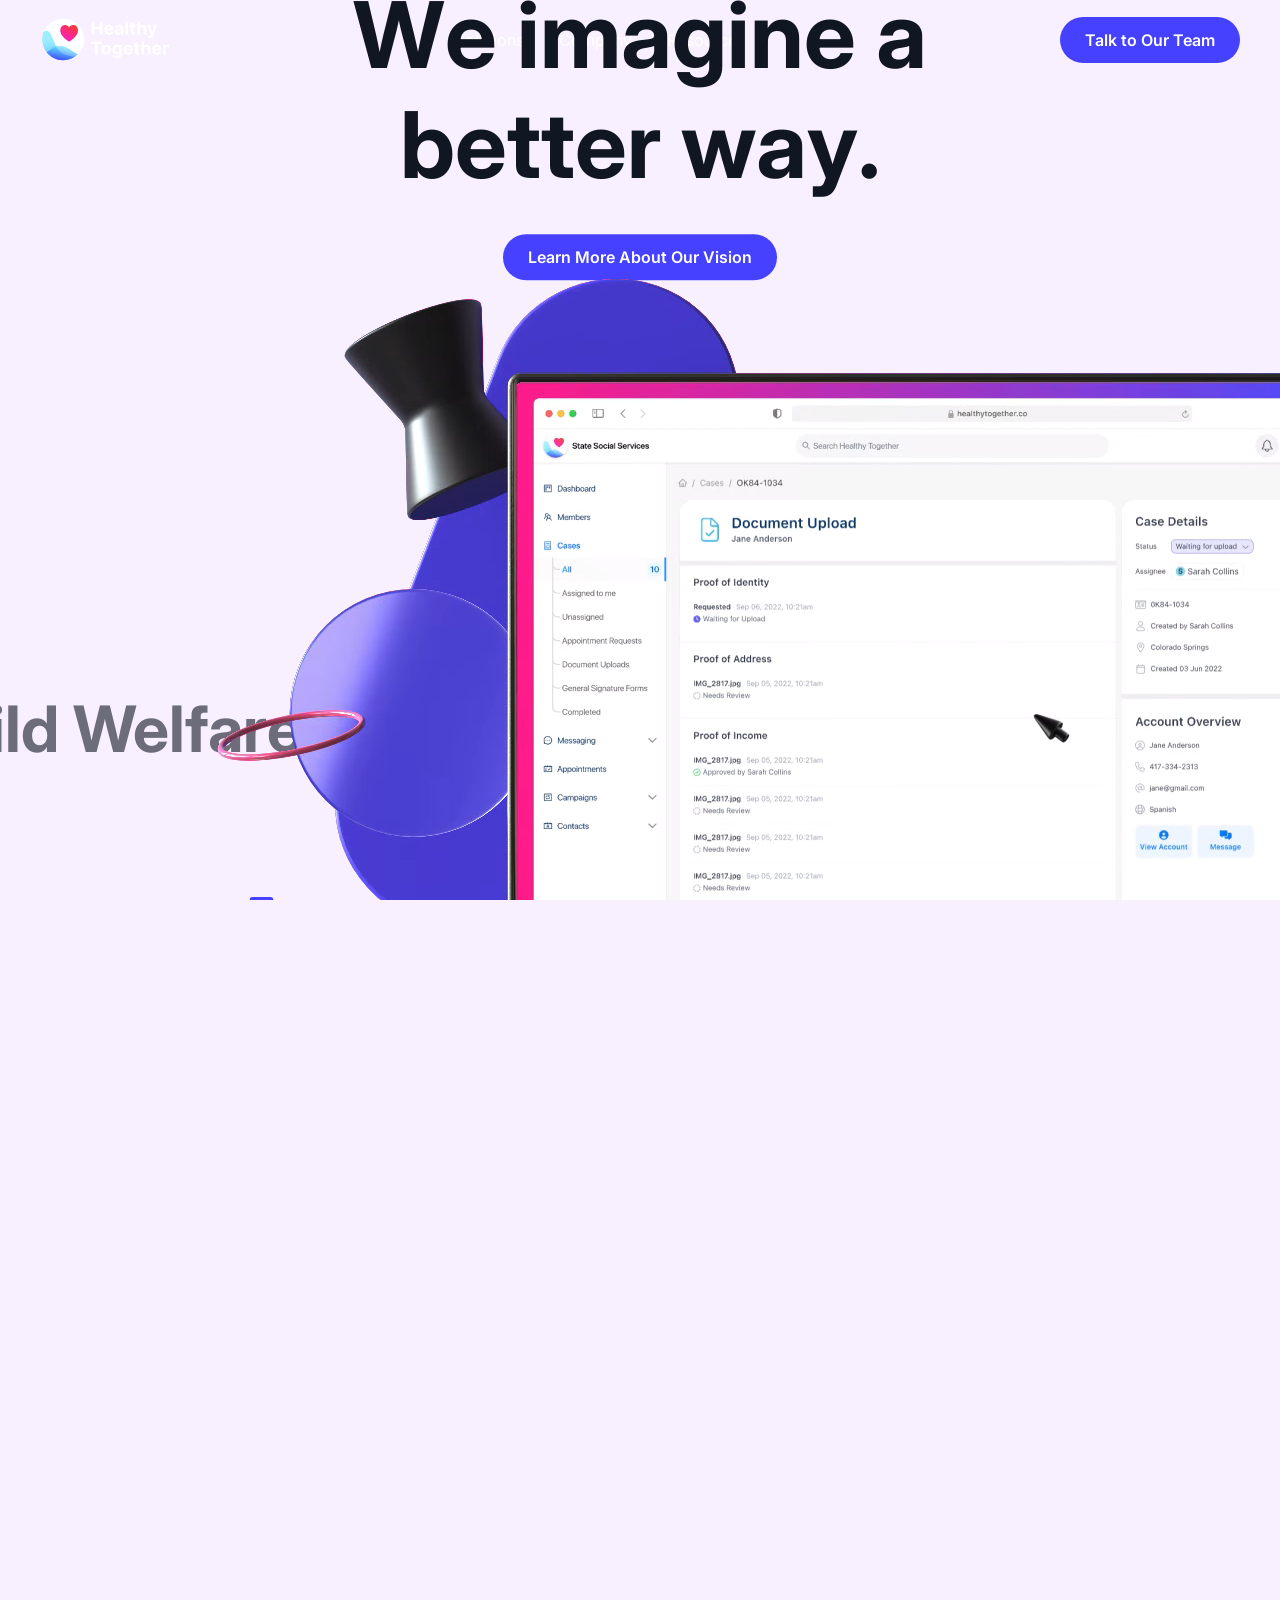
==== commit 94c7a264: "gsap" ====
--- a/index.html
+++ b/index.html
@@ -3,7 +3,7 @@
 <head>
     <meta charset="UTF-8">
     <meta name="viewport" content="width=device-width, initial-scale=1.0">
-    <title>Exdos || Home-1</title>
+    <title>Helthy Together || Home-1</title>
     <link rel="stylesheet" href="assets/css/bootstrap.min.css">
     <link rel="stylesheet" href="assets/css/magnific-popup.css">
     <link rel="stylesheet" href="assets/css/all.min.css">
@@ -37,8 +37,9 @@
         </div>
     </header> 
     <!--===== Header Area End =====-->
+    <div id="smooth-wrapper">
+        <div id="smooth-content">
     <main>
-
         <!--===== Hero Area Start =====-->
         <section class="td-hero-area td-black-bg pt-65 pb-180">
             <div class="td-hero-container p-relative">
@@ -66,8 +67,6 @@
             </div>
         </section>
         <!--===== Hero Area End =====-->
-
-
 
         <!--===== Benefits Area End =====-->
         <div class="td-benefits-area">
@@ -92,13 +91,19 @@
         <!--===== Benefits Area End =====-->
 
         <!--===== Vision Area Start =====-->
-        <section class="td-vision-area pt-130">
-            <div class="td-benefits-title-wrapper text-center pb-180">
-                <h2 class="td-hero-title title-black">We <span>imagine</span> a <br> better way.</h2>
+        <section class="td-vision-area pt-130 p-relative">
+            <div class="td-vision-video">
+                <video autoplay muted playsinline>
+                    <source src="assets/video/homepage-devices-01-part-2_VP9.webm" type="video/webm">
+                </video>
+            </div>
+            <div class="td-benefits-title-wrapper text-center  pb-180">
+                <h2 class="td-hero-title title-black">We imagine a <br> better way.</h2>
                 <div class="td-hero-btn pt-25">
                     <button class="td-btn-1">Learn More About Our Vision</button>
                 </div>
             </div>
+       
             <div class="td-vision-content pt-100">
                 <div class="td-content-title-wrapper text-center pt-20">
                     <span>Our Vision</span>
@@ -243,34 +248,30 @@
         <!--===== Feature-2 Area End =====-->
 
         <!--===== Review Area Start =====-->
-        <div class="td-review-area pt-130 pb-100">
-            <div class="container">
-                <div class="td-title-wrapper text-center">
-                    <h2 class="td-hero-title text-black">People love us and <br> it shows.</h2>
-                </div>
-                <div class="row justify-content-center">
-                    <div class="col-xl-8 d-flex justify-content-between flex-wrap">
-                        <div class="td-review-appstore" style="background-color: #4541fe;">
-                            <i class="fas fa-thumbs-up"></i>
-                            <h2>220k+</h2>
-                            <p>app store reviews*</p>
-                        </div>
-                        <img src="assets/img/home01/people/ad_heart-remap.svg" alt="">
-                        <div class="td-review-appstore" style="background-color: #fff;">
-                            <h2 class="text-black">50%</h2>
-                            <p class="text-black">of households in the <br> State of Florida utilize <br> Healthy Together.</p>
-                            <img src="assets/img/home01/people/helthy.svg" alt="">
-                        </div>
-                        <div class="td-review-appstore br-right-1 mt-30" style="background-color: #d9c6fe;">
-                            <img src="assets/img/home01/people/star.svg" alt="">
-                            <h2 class="text-black">4.9/5</h2>
-                            <p>star rating*</p>
-                        </div>
-                        <div class="td-review-appstore td-review-paragraph br-right-2 mt-30" style="background-color: #101622;">
-                            <p>“After manually screening the <br> campus population during the first <br> wave of the pandemic, bringing in <br> this app made my life better! It was <br> impossible to keep up with the case <br> load in a timely manner.”</p>
-                            <img src="assets/img/home01/people/logo.svg" alt="">
-                        </div>
-                    </div>
+        <div class="td-review-area pt-130 ">
+            <div class="td-title-wrapper text-center">
+                <h2 class="td-hero-title text-black">People love us and <br> it shows.</h2>
+            </div>
+            <div class="td-review-wrapper p-relative">
+                <div class="td-review-appstore card-1" style="background-color: #4541fe;">
+                    <i class="fas fa-thumbs-up"></i>
+                    <h2>220k+</h2>
+                    <p>app store reviews*</p>
+                </div>
+                <img class="heart-img"  src="assets/img/home01/people/ad_heart-remap.svg" alt="">
+                <div class="td-review-appstore card-2" style="background-color: #fff;">
+                    <h2 class="text-black">50%</h2>
+                    <p class="text-black">of households in the <br> State of Florida utilize <br> Healthy Together.</p>
+                    <img src="assets/img/home01/people/helthy.svg" alt="">
+                </div>
+                <div class="td-review-appstore card-3 br-right-1 mt-30" style="background-color: #d9c6fe;">
+                    <img src="assets/img/home01/people/star.svg" alt="">
+                    <h2 class="text-black">4.9/5</h2>
+                    <p>star rating*</p>
+                </div>
+                <div class="td-review-appstore card-4 td-review-paragraph br-right-2 mt-30" style="background-color: #101622;">
+                    <p>“After manually screening the <br> campus population during the first <br> wave of the pandemic, bringing in <br> this app made my life better! It was <br> impossible to keep up with the case <br> load in a timely manner.”</p>
+                    <img src="assets/img/home01/people/logo.svg" alt="">
                 </div>
             </div>
         </div>
@@ -481,6 +482,8 @@
         </div>
     </footer>
     <!--===== Footer Area End =====-->
+</div>
+</div>
 
 
 
@@ -490,6 +493,11 @@
     <script src="assets/js/isotope.pkgd.min.js"></script>
     <script src="assets/js/jquery.magnific-popup.min.js"></script>
     <script src="assets/js/swiper-bundle.min.js"></script>
+    <script src="assets/js/gsap-scroll-smoother.js"></script>
+    <script src="assets/js/gsap-scroll-trigger.js"></script>
+    <script src="assets/js/gsap-split-text.js"></script>
+    <script src="assets/js/gsap-scroll-to-plugin.js"></script>
+    <script src="https://cdnjs.cloudflare.com/ajax/libs/gsap/3.12.5/gsap.min.js" integrity="sha512-7eHRwcbYkK4d9g/6tD/mhkf++eoTHwpNM9woBxtPUBWm67zeAfFC+HrdoE2GanKeocly/VxeLvIqwvCdk7qScg==" crossorigin="anonymous" referrerpolicy="no-referrer"></script>
     <script src="assets/js/imageloaded.js"></script>
     <script src="assets/js/main.js"></script>
 </body>
--- a/assets/css/style.css
+++ b/assets/css/style.css
@@ -3961,6 +3961,7 @@
 
 .td-review-appstore {
   padding: 50px 30px;
+  display: inline-block;
   border-radius: 50px 50px 50px 0px;
 }
 .td-review-appstore i {
@@ -3976,6 +3977,38 @@
   color: #fff;
 }
 
+img.heart-img {
+  top: 35px;
+  left: 43%;
+  position: absolute;
+}
+
+.card-1 {
+  left: 10%;
+  position: absolute;
+}
+
+.card-2 {
+  right: 10%;
+  position: absolute;
+}
+
+.card-3 {
+  left: 10%;
+  margin-top: 290px;
+  position: absolute;
+}
+
+.card-4 {
+  right: 10%;
+  margin-top: 360px;
+  position: absolute;
+}
+
+.td-review-wrapper {
+  margin-bottom: 665px;
+}
+
 .td-review-paragraph p {
   font-size: 24px;
   font-weight: 400;
@@ -3991,6 +4024,10 @@
   border-radius: 0px 40px 40px 40px;
 }
 
+.td-vision-area {
+  padding-bottom: 1000px;
+}
+
 .td-people-area {
   padding-bottom: 550px;
 }
@@ -4000,6 +4037,10 @@
   max-width: 530px;
 }
 
+.td-vision-video {
+  position: absolute;
+  z-index: 2;
+}
 .td-featured-img img {
   width: 100%;
   height: 100%;
@@ -4052,8 +4093,8 @@
 
 .td-benefits-area {
   height: 90vh;
+  margin: 0 auto;
   position: relative;
-  border-radius: 50px;
   background-color: var(--td-theme-color);
 }
 .td-benefits-area video {
